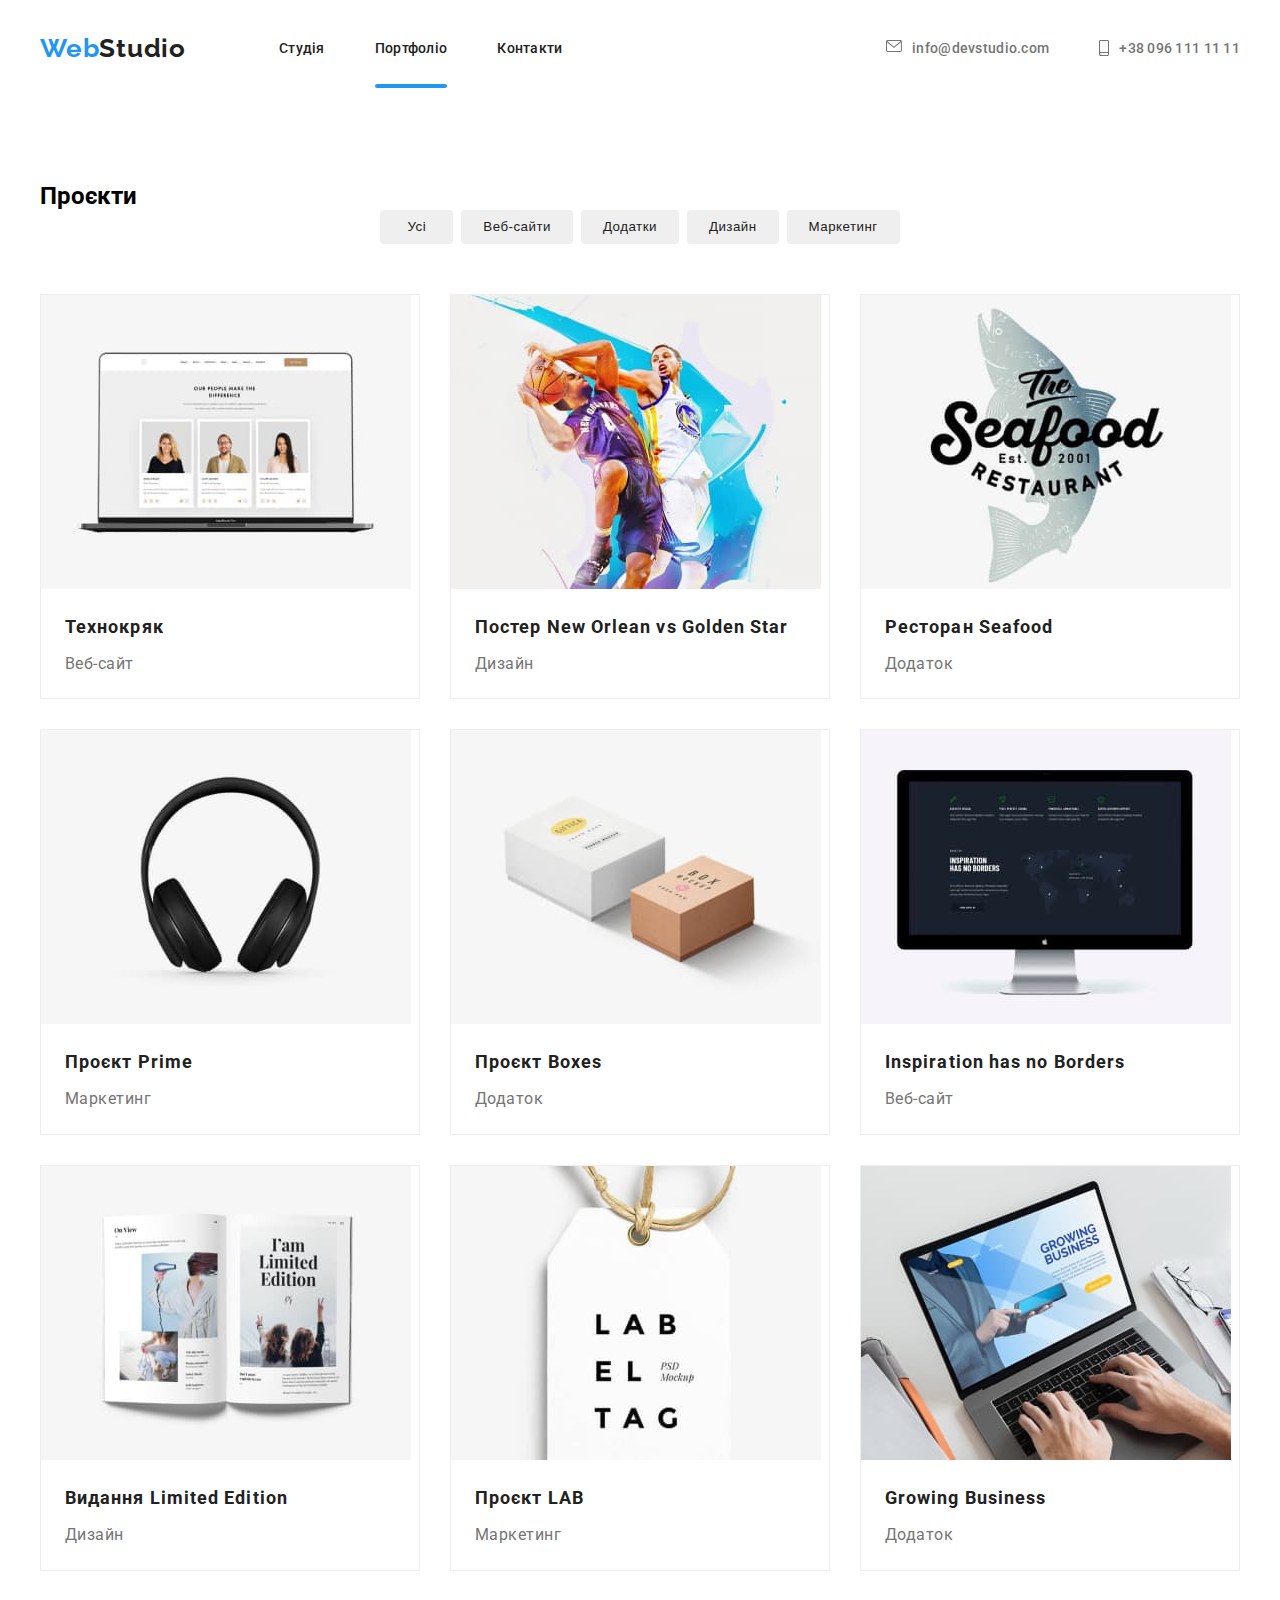
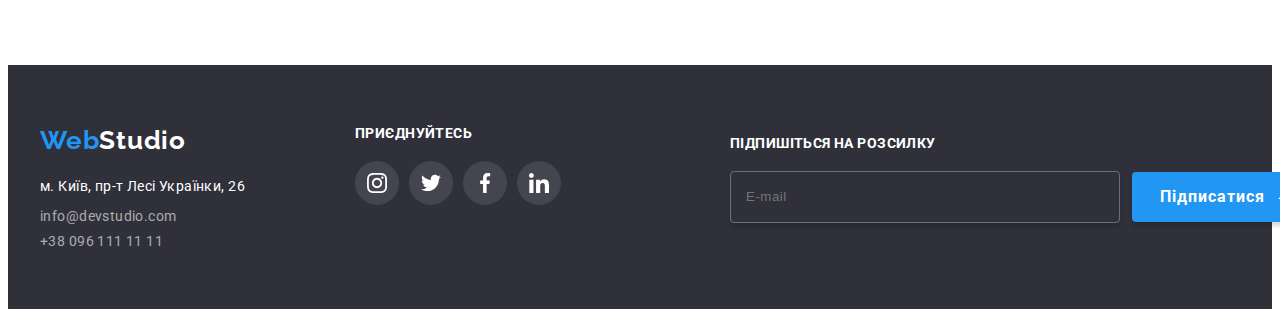
==== portfolio.html @ 6ad3b15b "finish homework" ====
<!DOCTYPE html>
<html lang="en">

<head>
  <meta charset="UTF-8" />
  <meta name="viewport" content="width=device-width, initial-scale=1.0" />
  <title>portfolio</title>
  <link rel="shortcut icon" href="./images/favicon.svg" type="image/x-icon">
  <link rel="stylesheet" href="https://cdnjs.cloudflare.com/ajax/libs/modern-normalize/2.0.0/modern-normalize.min.css"
    integrity="sha512-4xo8blKMVCiXpTaLzQSLSw3KFOVPWhm/TRtuPVc4WG6kUgjH6J03IBuG7JZPkcWMxJ5huwaBpOpnwYElP/m6wg=="
    crossorigin="anonymous" referrerpolicy="no-referrer" />
  <link rel="preconnect" href="https://fonts.googleapis.com" />
  <link rel="preconnect" href="https://fonts.gstatic.com" crossorigin />
  <link href="https://fonts.googleapis.com/css2?family=Raleway:wght@700&family=Roboto:wght@400;500;700;900&display=swap"
    rel="stylesheet" />
  <link rel="stylesheet" href="./css/main.min.css">
</head>

<body class="body">
  <header class="header">
    <div class="container">
      <a class="header__logo" href="./index.html"><span class="logo__colortext">Web</span>Studio</a>
      <nav class="nav">
        <ul class="list nav__list">
          <li class="nav__item"><a href="./index.html" class="nav__link">Студія</a></li>
          <li class="nav__item"><a href="./portfolio.html" class="nav__link nav__link--current">Портфоліо</a></li>
          <li class="nav__item"><a href="./index.html" class=" nav__link">Контакти</a></li>
        </ul>
      </nav>
      <ul class="list contact__list">
        <li class="contact-list__item">
          <a class="contact-list__link" href="mailto:info@devstudio.com"><svg class="contact-list__icon" width="16"
              height="12">
              <use href="./images/icon/symbol-defs.svg#icon-email"></use>
            </svg>info@devstudio.com</a>
        </li>
        <li class="contact-list__item"><a class="contact-list__link" href="tel+380961111111"><svg
              class="contact-list__icon" width="10" height="16">
              <use href="./images/icon/symbol-defs.svg#icon-smartphone"></use>
            </svg>+38 096 111 11 11</a>
        </li>
      </ul>
    </div>
  </header>
  <main class="main">
    <section class="project">
      <div class="container">
        <h2 class="visually__hidden">Проєкти</h2>
        <ul class="list filters__list">
          <li class="filters__item"><button class="filters__btn" type="button">Усі</button></li>
          <li class="filters__item"><button class="filters__btn" type="button">Веб-сайти</button></li>
          <li class="filters__item"><button class="filters__btn" type="button">Додатки</button></li>
          <li class="filters__item"><button class="filters__btn" type="button">Дизайн</button></li>
          <li class="filters__item"><button class="filters__btn" type="button">Маркетинг</button></li>
        </ul>
        <ul class="list projects__list">
          <li class="projects__item">
            <a class="projects__link" href="">
              <div class="project__wrapper-img">
                <img src="./images/advertising/advertising_img9.jpg" alt="laptop" class="pages__img" />
                <div class="project__overlay">
                  <p class="text__overlay">Ресурс пропонує комплексні пропозиції з різним рівнем функціоналу та
                    сервісів.
                    Все це дозволить
                    відвідувачу отримати вичерпні відомості про компанію чи приватну особу.</p>
                </div>
              </div>
              <div class="project__wrapper-info">
                <h3 class="projects__title">Технокряк</h3>
                <p class="projects__text">Веб-сайт</p>

              </div>
            </a>
          </li>
          <li class="projects__item">
            <a class="projects__link" href="">
              <div class="project__wrapper-img">
                <img src="./images/advertising/advertising_img1.jpg" alt="poster" class="pages__img" />
                <div class="project__overlay">
                  <p class="text__overlay">Ресурс пропонує комплексні пропозиції з різним рівнем функціоналу та
                    сервісів.
                    Все це дозволить
                    відвідувачу отримати вичерпні відомості про компанію чи приватну особу.</p>
                </div>
              </div>
              <div class="project__wrapper-info">
                <h3 class="projects__title">Постер New Orlean vs Golden Star</h3>
                <p class="projects__text">Дизайн</p>
              </div>
            </a>
          </li>
          <li class="projects__item">
            <a class="projects__link" href="">
              <div class="project__wrapper-img">
                <img src="./images/advertising/advertising_img2.jpg" alt="restaurant" class="pages__img" />
                <div class="project__overlay">
                  <p class="text__overlay">Ресурс пропонує комплексні пропозиції з різним рівнем функціоналу та
                    сервісів.
                    Все це дозволить
                    відвідувачу отримати вичерпні відомості про компанію чи приватну особу.</p>
                </div>
              </div>
              <div class="project__wrapper-info">
                <h3 class="projects__title">Ресторан Seafood</h3>
                <p class="projects__text">Додаток</p>
              </div>
            </a>
          </li>
          <li class="projects__item">
            <a class="projects__link" href="">
              <div class="project__wrapper-img">
                <img src="./images/advertising/advertising_img3.jpg" alt="headphone" class="pages__img" />
                <div class="project__overlay">
                  <p class="text__overlay">Ресурс пропонує комплексні пропозиції з різним рівнем функціоналу та
                    сервісів.
                    Все це дозволить
                    відвідувачу отримати вичерпні відомості про компанію чи приватну особу.</p>
                </div>
              </div>
              <div class="project__wrapper-info">
                <h3 class="projects__title">Проєкт Prime</h3>
                <p class="projects__text">Маркетинг</p>
              </div>
            </a>
          </li>
          <li class="projects__item">
            <a class="projects__link" href="">
              <div class="project__wrapper-img">
                <img src="./images/advertising/advertising_img4.jpg" alt="boxes" class="pages__img" />
                <div class="project__overlay">
                  <p class="text__overlay">Ресурс пропонує комплексні пропозиції з різним рівнем функціоналу та
                    сервісів.
                    Все це дозволить
                    відвідувачу отримати вичерпні відомості про компанію чи приватну особу.</p>
                </div>
              </div>
              <div class="project__wrapper-info">
                <h3 class="projects__title">Проєкт Boxes</h3>
                <p class="projects__text">Додаток</p>
              </div>
            </a>
          </li>
          <li class="projects__item">
            <a class="projects__link" href="">
              <div class="project__wrapper-img">
                <img src="./images/advertising/advertising_img5.jpg" alt="computer" class="pages__img" />
                <div class="project__overlay">
                  <p class="text__overlay">Ресурс пропонує комплексні пропозиції з різним рівнем функціоналу та
                    сервісів.
                    Все це дозволить
                    відвідувачу отримати вичерпні відомості про компанію чи приватну особу.</p>
                </div>
              </div>
              <div class="project__wrapper-info">
                <h3 class="projects__title">Inspiration has no Borders</h3>
                <p class="projects__text">Веб-сайт</p>
              </div>
            </a>
          </li>
          <li class="projects__item">
            <a class="projects__link" href="">
              <div class="project__wrapper-img">
                <img src="./images/advertising/advertising_img6.jpg" alt="book" class="pages__img" />
                <div class="project__overlay">
                  <p class="text__overlay">Ресурс пропонує комплексні пропозиції з різним рівнем функціоналу та
                    сервісів.
                    Все це дозволить
                    відвідувачу отримати вичерпні відомості про компанію чи приватну особу.</p>
                </div>
              </div>

              <div class="project__wrapper-info">
                <h3 class="projects__title">Видання Limited Edition</h3>
                <p class="projects__text">Дизайн</p>
              </div>
            </a>
          </li>
          <li class="projects__item">
            <a class="projects__link" href="">
              <div class="project__wrapper-img">
                <img src="./images/advertising/advertising_img7.jpg" alt="tag" class="pages__img" />
                <div class="project__overlay">
                  <p class="text__overlay">Ресурс пропонує комплексні пропозиції з різним рівнем функціоналу та
                    сервісів.
                    Все це дозволить
                    відвідувачу отримати вичерпні відомості про компанію чи приватну особу.</p>
                </div>
              </div>
              <div class="project__wrapper-info">
                <h3 class="projects__title">Проєкт LAB</h3>
                <p class="projects__text">Маркетинг</p>
              </div>
            </a>
          </li>
          <li class="projects__item">
            <a class="projects__link" href="">
              <div class="project__wrapper-img">
                <img src="./images/advertising/advertising_img8.jpg" alt="laptop" class="pages__img" />
                <div class="project__overlay">
                  <p class="text__overlay">Ресурс пропонує комплексні пропозиції з різним рівнем функціоналу та
                    сервісів.
                    Все це дозволить
                    відвідувачу отримати вичерпні відомості про компанію чи приватну особу.</p>
                </div>
              </div>
              <div class="project__wrapper-info">
                <h3 class="projects__title">Growing Business</h3>
                <p class="projects__text">Додаток</p>
              </div>
            </a>
          </li>
        </ul>
      </div>
    </section>
  </main>
  <footer class="footer">
    <div class="container">
      <div class="footer__container">
        <div class="footer__date-container">
          <p class="logo logo__footer"><span class="logo__colortext">Web</span>Studio</p>
          <address class="footer__content-address">
            <a class="footer__map" href="https://goo.gl/maps/a296i8g7qxYp3x9m8" target="_blank">м. Київ, пр-т Лесі
              Українки,
              26</a>
            <a class="footer__date" href="mailto:info@devstudio.com">info@devstudio.com</a>
            <a class="footer__date" href="tel:+380961111111">+38 096 111 11 11</a>
          </address>
        </div>
        <div class="join">
          <h2 class="join__title">приєднуйтесь</h2>
          <ul class="list footer-soc__list">
            <li class="footer-soc__item"><a href="https://www.instagram.com/" class="footer-soc__link"><svg
                  class="footer-soc__icon" width="20" height="20">
                  <use href="./images/icon/symbol-defs.svg#icon-instagram"></use>
                </svg>
              </a>
            </li>
            <li class="footer-soc__item"><a class="footer-soc__link" href="https://twitter.com/i/flow/login"><svg
                  class="footer-soc__icon" width="20" height="20">
                  <use href="./images/icon/symbol-defs.svg#icon-twitter"></use>
                </svg>
              </a>
            </li>
            <li class="footer-soc__item"><a class="footer-soc__link" href="https://pl-pl.facebook.com/facebook/"><svg
                  class="footer-soc__icon" width="20" height="20">
                  <use href="./images/icon/symbol-defs.svg#icon-facebook"></use>
                </svg>
              </a>
            </li>
            <li class="footer-soc__item"><a class="footer-soc__link" href="https://www.linkedin.com/"> <svg
                  class="footer-soc__icon" width="20" height="20">
                  <use href="./images/icon/symbol-defs.svg#icon-linkedin"></use>
                </svg>
              </a>
            </li>
          </ul>
        </div>
        <div class="footer__form-subscribe">
          <p class="footer__form-text">Підпишіться на розсилку</p>
          <form class="footer__form">
            <input type="email" name="email" placeholder="E-mail" class="footer__form-input">
            <button type="submit" class="footer__btn btn">Підписатися
              <svg class="btn__icon" width="24" height="24">
                <use href="./images/icon/symbol-defs.svg#icon-send"></use>
              </svg>
            </button>
          </form>
        </div>
      </div>
  
    </div>
  </footer>
</body>

</html>
---- css/main.min.css ----
.body{font-family:Roboto}h1,h2,h3,h4,p{margin-top:0;margin-bottom:0}ul{margin-top:0;margin-bottom:0;padding-left:0}img{display:block;max-width:100%;height:auto}.list{list-style:none;padding:0}.link{text-decoration:none}.visually-hidden{position:absolute;width:1px;height:1px;margin:-1px;border:0;padding:0;white-space:nowrap;-webkit-clip-path:inset(100%);clip-path:inset(100%);clip:rect(0 0 0 0);overflow:hidden}.container{width:1200px;margin:0 auto;padding:0 15px}.logo{font-family:Raleway;font-size:26px;font-weight:700;letter-spacing:.78px;margin-right:93px;text-decoration:none}.header__logo{font-family:Raleway;font-size:26px;font-weight:700;letter-spacing:.78px;color:#212121;margin-right:93px;text-decoration:none}.logo__footer{margin-bottom:20px;color:#fff}.btn{font-family:Roboto;color:#fff;font-weight:700;-webkit-transition:opacity 250ms cubic-bezier(0.4, 0, 0.2, 1);transition:opacity 250ms cubic-bezier(0.4, 0, 0.2, 1);background-color:#2196f3;line-height:1.87;letter-spacing:.96px;border:none;border-radius:4px;display:block;margin:0 auto;font-size:16px}.btn:hover,.btn:focus{opacity:.8;cursor:pointer}.business__btn{text-align:center;padding:10px 32px;min-width:73px}.footer__btn{display:-webkit-box;display:-ms-flexbox;display:flex;-webkit-box-align:center;-ms-flex-align:center;align-items:center;-webkit-box-shadow:0px 4px 4px 0px rgba(0,0,0,.15);box-shadow:0px 4px 4px 0px rgba(0,0,0,.15);padding-top:10px;padding-bottom:10px;padding-left:28px;position:relative;width:200px;height:50px;padding-right:28px}.order__btn-send{-webkit-box-shadow:0px 4px 4px 0px rgba(0,0,0,.15);box-shadow:0px 4px 4px 0px rgba(0,0,0,.15);padding:10px 52px;margin-top:30px}.header>.container{display:-webkit-box;display:-ms-flexbox;display:flex;-webkit-box-align:center;-ms-flex-align:center;align-items:center}.logo__colortext{color:#2196f3}.nav__list{display:-webkit-box;display:-ms-flexbox;display:flex;gap:50px}.nav__link{color:#212121;font-size:14px;font-weight:500;letter-spacing:.28px;text-decoration:none;display:block;padding:32px 0;position:relative;-webkit-transition:color 250ms cubic-bezier(0.4, 0, 0.2, 1);transition:color 250ms cubic-bezier(0.4, 0, 0.2, 1)}.nav__link:hover,.nav__link:focus{color:#2196f3}.nav__link--current::after{content:"";display:block;height:4px;width:100%;background-color:#2196f3;position:absolute;bottom:0;border-radius:4px;-webkit-transition:-webkit-transform 250ms cubic-bezier(0.4, 0, 0.2, 1);transition:-webkit-transform 250ms cubic-bezier(0.4, 0, 0.2, 1);transition:transform 250ms cubic-bezier(0.4, 0, 0.2, 1);transition:transform 250ms cubic-bezier(0.4, 0, 0.2, 1), -webkit-transform 250ms cubic-bezier(0.4, 0, 0.2, 1)}.nav__link--current::after:focus::after,.nav__link--current::after:hover::after{-webkit-transform:translateY(-10px);-ms-transform:translateY(-10px);transform:translateY(-10px)}.contact__list{display:-webkit-box;display:-ms-flexbox;display:flex;gap:50px;margin-left:auto}.contact-list__link{color:#757575;font-size:14px;font-weight:500;letter-spacing:.28px;text-decoration:none;display:-webkit-box;display:-ms-flexbox;display:flex;-webkit-box-pack:center;-ms-flex-pack:center;justify-content:center;-webkit-transition:color 250ms cubic-bezier(0.4, 0, 0.2, 1);transition:color 250ms cubic-bezier(0.4, 0, 0.2, 1)}.contact-list__link:hover,.contact-list__link:focus{color:#2196f3}.contact-list__icon{fill:#757575;margin-right:10px;-webkit-transition:fill 250ms cubic-bezier(0.4, 0, 0.2, 1);transition:fill 250ms cubic-bezier(0.4, 0, 0.2, 1)}.contact-list__link:hover .contact-list__icon,.contact-list__link:focus .contact-list__icon{fill:#2196f3}.business{padding-top:200px;padding-bottom:200px;background-image:-webkit-gradient(linear, left top, left bottom, from(rgba(47, 48, 58, 0.4)), to(rgba(47, 48, 58, 0.4))),url("../images/bussines/business_bg1.jpg");background-image:linear-gradient(rgba(47, 48, 58, 0.4), rgba(47, 48, 58, 0.4)),url("../images/bussines/business_bg1.jpg");background-repeat:no-repeat;background-position:center}.business__title{color:#fff;text-align:center;font-size:44px;line-height:1.36;letter-spacing:2.64px;text-transform:uppercase;margin-bottom:30px;white-space:nowrap}.rules{padding-top:94px;padding-bottom:94px}.rules__list{display:-webkit-box;display:-ms-flexbox;display:flex;-webkit-box-pack:center;-ms-flex-pack:center;justify-content:center;gap:30px}.rules__item::before{content:"";display:block;border-radius:4px;width:270px;height:120px;background-color:#f5f4fa;margin-bottom:30px}.rules__item::before{background-repeat:no-repeat;background-position:center}.rules__item:nth-child(1)::before{background-image:url("../images/rules/rules_img.1.svg")}.rules__item:nth-child(2)::before{background-image:url("../images/rules/rules_img.2.svg")}.rules__item:nth-child(3)::before{background-image:url("../images/rules/rules_img.3.svg")}.rules__item:nth-child(4)::before{background-image:url("../images/rules/rules_img.4.svg")}.rules__title{color:#212121;font-size:14px;letter-spacing:.42px;margin-bottom:10px}.rules__text{color:#757575;font-size:14px;line-height:1.71;letter-spacing:.42px}.do{padding-bottom:94px}.do__list{display:-webkit-box;display:-ms-flexbox;display:flex;-webkit-box-pack:center;-ms-flex-pack:center;justify-content:center;gap:30px}.do__title{color:#212121;text-align:center;font-size:36px;letter-spacing:1.08px;margin-bottom:50px}.do__item{position:relative}.do__subtitle{color:#fff;background-color:rgba(47,48,58,.8);text-align:center;font-size:14px;line-height:normal;letter-spacing:.42px;text-transform:uppercase;width:370px;position:absolute;bottom:0;padding-bottom:27px;padding-top:27px}.team{background-color:#f5f4fa;padding-top:94px;padding-bottom:94px}.team__list{display:-webkit-box;display:-ms-flexbox;display:flex;-webkit-box-pack:center;-ms-flex-pack:center;justify-content:center;gap:30px}.team__wrapper-info{background-color:#fff;padding-bottom:30px;padding-top:30px;-webkit-box-shadow:0px 2px 1px 0px rgba(0,0,0,.2),0px 1px 1px 0px rgba(0,0,0,.14),0px 1px 3px 0px rgba(0,0,0,.12);box-shadow:0px 2px 1px 0px rgba(0,0,0,.2),0px 1px 1px 0px rgba(0,0,0,.14),0px 1px 3px 0px rgba(0,0,0,.12);border-radius:0px 0px 4px 4px}.teams__title{color:#212121;text-align:center;font-size:36px;letter-spacing:1.08px;margin-bottom:50px}.team__title{color:#212121;font-size:16px;font-weight:500;letter-spacing:.48px;text-align:center;margin-bottom:10px}.team__text{color:#757575;letter-spacing:.48px;text-align:center}.social{display:-webkit-box;display:-ms-flexbox;display:flex;gap:10px;-webkit-box-pack:center;-ms-flex-pack:center;justify-content:center;margin-top:16px}.social__link{display:-webkit-box;display:-ms-flexbox;display:flex;border-radius:50%;width:44px;height:44px;-webkit-box-align:center;-ms-flex-align:center;align-items:center;-webkit-box-pack:center;-ms-flex-pack:center;justify-content:center;-webkit-transition:background-color 250ms cubic-bezier(0.4, 0, 0.2, 1);transition:background-color 250ms cubic-bezier(0.4, 0, 0.2, 1)}.social__link:hover,.social__link:focus{background-color:#2196f3;fill:#fff}.social__icon{fill:#afb1b8;-webkit-transition:fill 250ms cubic-bezier(0.4, 0, 0.2, 1);transition:fill 250ms cubic-bezier(0.4, 0, 0.2, 1)}.social__icon:hover,.social__icon:focus{fill:#fff}.client{padding-top:94px;padding-bottom:94px}.client__title{color:#212121;text-align:center;font-size:36px;line-height:normal;letter-spacing:1.08px;margin-bottom:50px}.client__list{display:-webkit-box;display:-ms-flexbox;display:flex;-webkit-box-pack:center;-ms-flex-pack:center;justify-content:center;gap:30px}.client__link{border-radius:4px;border:1px solid #afb1b8;width:170px;height:92px;display:-webkit-box;display:-ms-flexbox;display:flex;-webkit-box-align:center;-ms-flex-align:center;align-items:center;-webkit-box-pack:center;-ms-flex-pack:center;justify-content:center;-webkit-transition:border-color 250ms cubic-bezier(0.4, 0, 0.2, 1);transition:border-color 250ms cubic-bezier(0.4, 0, 0.2, 1)}.client__link:hover,.client__link:focus{border-color:#2196f3;fill:#2196f3}.client__icon{fill:#afb1b8;-webkit-transition:fill 250ms cubic-bezier(0.4, 0, 0.2, 1);transition:fill 250ms cubic-bezier(0.4, 0, 0.2, 1)}.client__icon:hover .client__icon:focus{fill:#2196f3}.footer{padding-top:60px;padding-bottom:60px;background-color:#2f303a}.footer__content-address{display:-webkit-box;display:-ms-flexbox;display:flex;-webkit-box-orient:vertical;-webkit-box-direction:normal;-ms-flex-direction:column;flex-direction:column;gap:9px}.footer__map{color:#fff;font-size:14px;font-style:normal;line-height:1.71;letter-spacing:.42px;text-decoration:none}.footer__date{color:rgba(255,255,255,.6);font-size:14px;font-style:normal;letter-spacing:.42px;text-decoration:none;-webkit-transition:opacity 250ms cubic-bezier(0.4, 0, 0.2, 1);transition:opacity 250ms cubic-bezier(0.4, 0, 0.2, 1)}.footer__date:hover,.footer__date:focus{opacity:.6}.logo__footer{margin-bottom:20px;color:#fff}.join__title{color:#fff;font-size:14px;line-height:normal;letter-spacing:.42px;text-transform:uppercase;margin-bottom:20px}.footer-soc__list{display:-webkit-box;display:-ms-flexbox;display:flex;gap:10px;-webkit-box-align:center;-ms-flex-align:center;align-items:center;-webkit-box-pack:center;-ms-flex-pack:center;justify-content:center}.footer-soc__link{background-color:rgba(255,255,255,.1019607843);display:-webkit-box;display:-ms-flexbox;display:flex;-webkit-box-pack:center;-ms-flex-pack:center;justify-content:center;-webkit-box-align:center;-ms-flex-align:center;align-items:center;width:44px;height:44px;border-radius:50%;-webkit-transition:background-color 250ms cubic-bezier(0.4, 0, 0.2, 1);transition:background-color 250ms cubic-bezier(0.4, 0, 0.2, 1)}.footer-soc__link:hover,.footer-soc__link:focus{background-color:#2196f3}.footer-soc__icon{fill:#fff}.footer__container{display:-webkit-box;display:-ms-flexbox;display:flex;gap:76px}.footer__form{display:-webkit-box;display:-ms-flexbox;display:flex;-webkit-box-align:center;-ms-flex-align:center;align-items:center;gap:12px}.footer__form-subscribe{margin-left:93px;padding-top:10px}.footer__form-text{color:#fff;font-size:14px;font-weight:700;line-height:normal;letter-spacing:.42px;text-transform:uppercase;margin-bottom:20px}.footer__form-input{color:rgba(255,255,255,.6);line-height:20px;letter-spacing:.48px;background:rgba(0,0,0,0);border-radius:4px;border:1px solid rgba(255,255,255,.3);-webkit-box-shadow:0px 4px 4px 0px rgba(0,0,0,.15);box-shadow:0px 4px 4px 0px rgba(0,0,0,.15);padding:15px;width:358px;-webkit-transition:border-color 250ms cubic-bezier(0.4, 0, 0.2, 1);transition:border-color 250ms cubic-bezier(0.4, 0, 0.2, 1)}.footer__form-input:hover,.footer__form-input:focus{border-color:#2196f3;outline:none}.btn__icon{fill:#fff;position:absolute;right:30px}.backdrop{position:fixed;top:0;left:0;width:100%;height:100%;background-color:rgba(0,0,0,.5);opacity:1;-webkit-transition:opacity 250ms cubic-bezier(0.4, 0, 0.2, 1);transition:opacity 250ms cubic-bezier(0.4, 0, 0.2, 1)}.backdrop.is-hidden{opacity:0;pointer-events:none}.no-scroll{overflow:hidden}.backdrop.is-hidden .order{-webkit-transform:translate(-50%, -50%) scale(0);-ms-transform:translate(-50%, -50%) scale(0);transform:translate(-50%, -50%) scale(0)}.order{position:absolute;top:50%;left:50%;min-width:528px;min-height:581px;padding:41px;background-color:#fff;-webkit-transform:translate(-50%, -50%) scale(1);-ms-transform:translate(-50%, -50%) scale(1);transform:translate(-50%, -50%) scale(1);-webkit-transition:opacity 250ms cubic-bezier(0.4, 0, 0.2, 1),-webkit-transform 250ms cubic-bezier(0.4, 0, 0.2, 1);transition:opacity 250ms cubic-bezier(0.4, 0, 0.2, 1),-webkit-transform 250ms cubic-bezier(0.4, 0, 0.2, 1);transition:transform 250ms cubic-bezier(0.4, 0, 0.2, 1),opacity 250ms cubic-bezier(0.4, 0, 0.2, 1);transition:transform 250ms cubic-bezier(0.4, 0, 0.2, 1),opacity 250ms cubic-bezier(0.4, 0, 0.2, 1),-webkit-transform 250ms cubic-bezier(0.4, 0, 0.2, 1);border-radius:4px;-webkit-box-shadow:0px 2px 1px 0px rgba(0,0,0,.2),0px 1px 1px 0px rgba(0,0,0,.14),0px 1px 3px 0px rgba(0,0,0,.12);box-shadow:0px 2px 1px 0px rgba(0,0,0,.2),0px 1px 1px 0px rgba(0,0,0,.14),0px 1px 3px 0px rgba(0,0,0,.12)}.order__btn{border:1px solid rgba(0,0,0,.1);border-radius:50%;padding:6px;display:-webkit-box;display:-ms-flexbox;display:flex;-webkit-box-align:center;-ms-flex-align:center;align-items:center;-webkit-box-pack:center;-ms-flex-pack:center;justify-content:center;background:none;position:absolute;right:8px;top:8px;-webkit-transition:fill 250ms cubic-bezier(0.4, 0, 0.2, 1);transition:fill 250ms cubic-bezier(0.4, 0, 0.2, 1)}.order__btn:focus,.order__btn:hover{fill:#2196f3;cursor:pointer}.order__title{color:#212121;text-align:center;font-size:20px;font-weight:700;line-height:normal;letter-spacing:.6px;margin-bottom:12px}.order__label{color:#757575;font-size:12px;letter-spacing:.12px;position:relative;display:-webkit-box;display:-ms-flexbox;display:flex;-webkit-box-orient:vertical;-webkit-box-direction:normal;-ms-flex-direction:column;flex-direction:column}.order__label:not(:first-child){margin-top:10px}.order__input{width:448px;height:40px;border-radius:4px;border:1px solid rgba(33,33,33,.2);display:block;padding-left:42px;outline:none;margin-top:4px;-webkit-transition:border-color 250ms cubic-bezier(0.4, 0, 0.2, 1);transition:border-color 250ms cubic-bezier(0.4, 0, 0.2, 1)}.order__input:hover,.order__input:focus{border-color:#2196f3;cursor:pointer}.order__icon{position:absolute;top:28px;left:8px;-webkit-transition:fill 250ms cubic-bezier(0.4, 0, 0.2, 1);transition:fill 250ms cubic-bezier(0.4, 0, 0.2, 1)}.order__input:hover+.order__icon,.order__input:focus+.order__icon{fill:#2196f3}.order__textarea{border-radius:4px;border:1px solid rgba(33,33,33,.2);width:448px;height:120px;resize:none;color:rgba(117,117,117,.5);line-height:normal;letter-spacing:.12px;margin-top:4px;padding:12px 16px;-webkit-transition:border-color 250ms cubic-bezier(0.4, 0, 0.2, 1);transition:border-color 250ms cubic-bezier(0.4, 0, 0.2, 1)}.order__textarea:hover,.order__textarea:focus{border-color:#2196f3}.order__label-agree{color:#757575;font-size:14px;line-height:24px;letter-spacing:.42px;display:-webkit-box;display:-ms-flexbox;display:flex;-webkit-box-align:center;-ms-flex-align:center;align-items:center;margin-top:20px;-webkit-box-pack:center;-ms-flex-pack:center;justify-content:center;gap:7px}.order__input-agree{color:#212121;margin-right:7px;margin-left:7px}.order__link{color:#2196f3;padding-left:5px}.project{padding-top:94px;padding-bottom:94px}.filters__list{display:-webkit-box;display:-ms-flexbox;display:flex;-webkit-box-pack:center;-ms-flex-pack:center;justify-content:center;gap:8px}.filters__btn{color:#212121;min-width:73px;padding:6px 22px;font-weight:500;line-height:1.62;letter-spacing:.48px;border-radius:4px;border-color:rgba(0,0,0,0);border:none;min-width:73px;-webkit-transition:color 250ms cubic-bezier(0.4, 0, 0.2, 1),background-color 250ms cubic-bezier(0.4, 0, 0.2, 1),-webkit-box-shadow 250ms cubic-bezier(0.4, 0, 0.2, 1);transition:color 250ms cubic-bezier(0.4, 0, 0.2, 1),background-color 250ms cubic-bezier(0.4, 0, 0.2, 1),-webkit-box-shadow 250ms cubic-bezier(0.4, 0, 0.2, 1);transition:color 250ms cubic-bezier(0.4, 0, 0.2, 1),background-color 250ms cubic-bezier(0.4, 0, 0.2, 1),box-shadow 250ms cubic-bezier(0.4, 0, 0.2, 1);transition:color 250ms cubic-bezier(0.4, 0, 0.2, 1),background-color 250ms cubic-bezier(0.4, 0, 0.2, 1),box-shadow 250ms cubic-bezier(0.4, 0, 0.2, 1),-webkit-box-shadow 250ms cubic-bezier(0.4, 0, 0.2, 1)}.filters__btn:hover,.filters__btn:focus{background-color:#2196f3;color:#fff;cursor:pointer;-webkit-box-shadow:0px 2px 2px 0px rgba(0,0,0,.12),0px 1px 2px 0px rgba(0,0,0,.08),0px 3px 1px 0px rgba(0,0,0,.1);box-shadow:0px 2px 2px 0px rgba(0,0,0,.12),0px 1px 2px 0px rgba(0,0,0,.08),0px 3px 1px 0px rgba(0,0,0,.1)}.projects__list{margin-top:50px;display:-webkit-box;display:-ms-flexbox;display:flex;-webkit-box-pack:center;-ms-flex-pack:center;justify-content:center;-ms-flex-wrap:wrap;flex-wrap:wrap;gap:30px}.projects__item{-ms-flex-preferred-size:calc((100% - 60px)/3);flex-basis:calc((100% - 60px)/3)}.projects__item:hover .project__overlay{-webkit-transform:translateY(0);-ms-transform:translateY(0);transform:translateY(0)}.project__overlay{position:absolute;top:0;left:0;height:100%;width:100%;background-color:rgba(33,149,243,.7882352941);-webkit-transform:translateY(100%);-ms-transform:translateY(100%);transform:translateY(100%);-webkit-transition:-webkit-transform 250ms cubic-bezier(0.4, 0, 0.2, 1);transition:-webkit-transform 250ms cubic-bezier(0.4, 0, 0.2, 1);transition:transform 250ms cubic-bezier(0.4, 0, 0.2, 1);transition:transform 250ms cubic-bezier(0.4, 0, 0.2, 1), -webkit-transform 250ms cubic-bezier(0.4, 0, 0.2, 1)}.text__overlay{color:#fff;font-size:18px;font-weight:400;line-height:28px;letter-spacing:.54px;padding:63px 24px}.project__subtitle{color:#fff;font-size:16px;line-height:1.87;letter-spacing:.48px}.project__wrapper-img{overflow:hidden;position:relative}.project__wrapper-info{background-color:#fff;padding-top:20px;padding-left:24px;padding-bottom:20px}.projects__link{text-decoration:none;display:block;border:1px solid #eee;-webkit-transition:-webkit-box-shadow 250ms cubic-bezier(0.4, 0, 0.2, 1);transition:-webkit-box-shadow 250ms cubic-bezier(0.4, 0, 0.2, 1);transition:box-shadow 250ms cubic-bezier(0.4, 0, 0.2, 1);transition:box-shadow 250ms cubic-bezier(0.4, 0, 0.2, 1), -webkit-box-shadow 250ms cubic-bezier(0.4, 0, 0.2, 1)}.projects__link:focus,.projects__link:hover{-webkit-box-shadow:1px 4px 6px 0px rgba(0,0,0,.16),0px 4px 4px 0px rgba(0,0,0,.06),0px 1px 1px 0px rgba(0,0,0,.12);box-shadow:1px 4px 6px 0px rgba(0,0,0,.16),0px 4px 4px 0px rgba(0,0,0,.06),0px 1px 1px 0px rgba(0,0,0,.12);cursor:pointer}.projects__title{color:#212121;font-size:18px;line-height:2;letter-spacing:1.08px;margin-bottom:4px}.projects__text{color:#757575;line-height:1.87;letter-spacing:.48px}/*# sourceMappingURL=main.min.css.map */
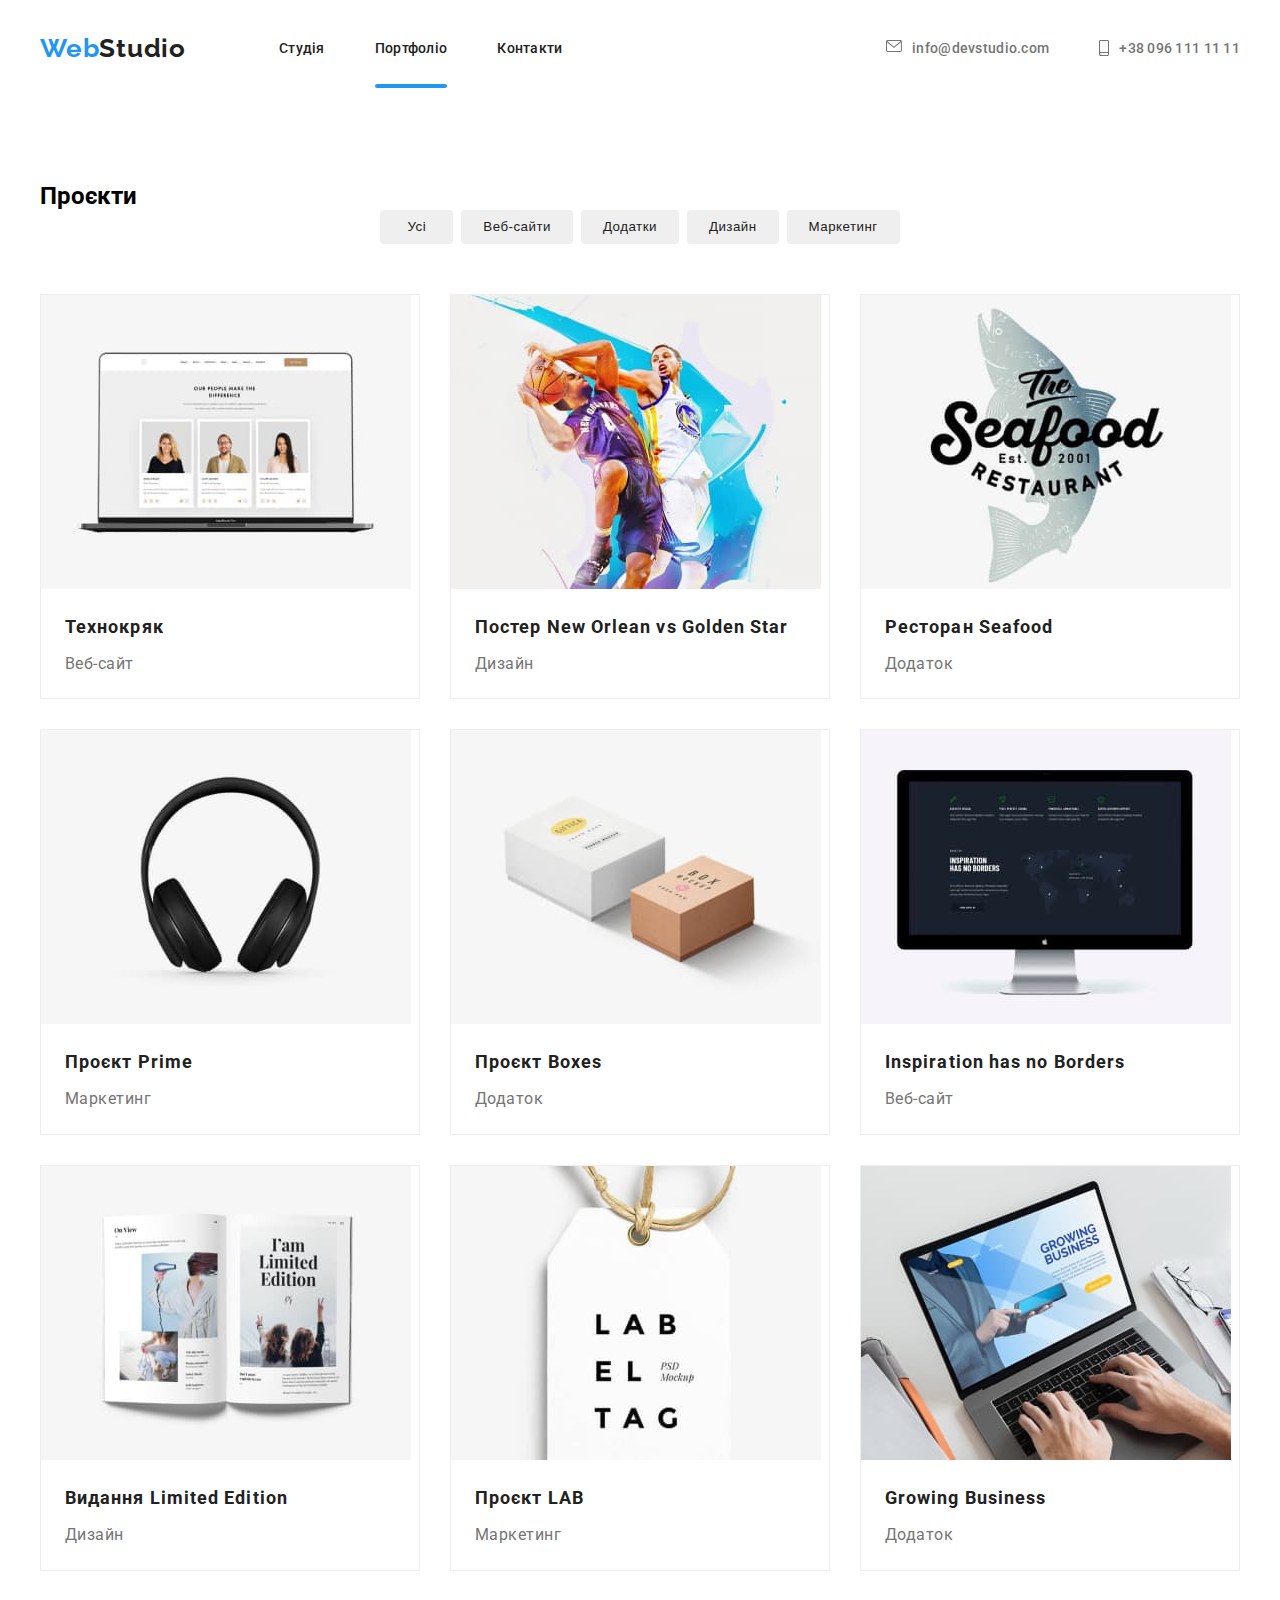
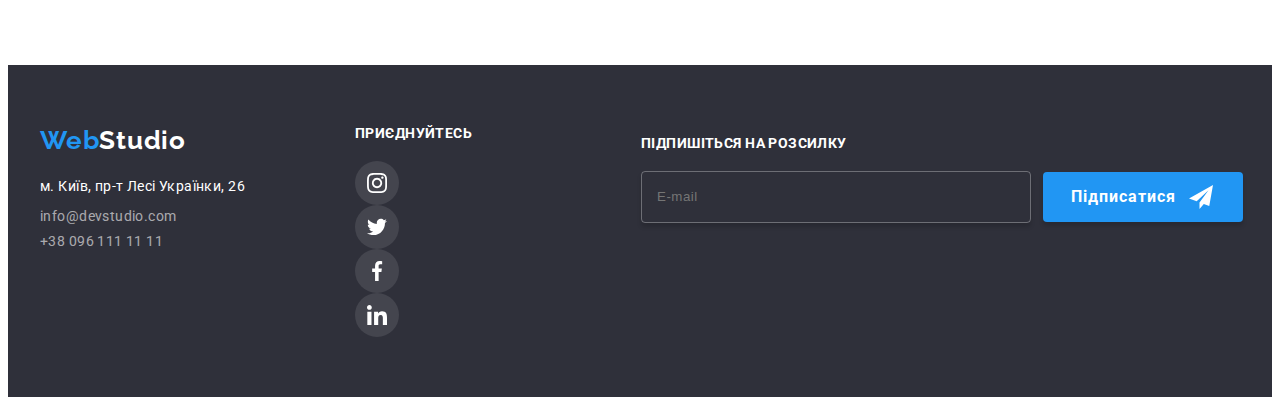
==== commit e4820c5c: "finish homework" ====
--- a/portfolio.html
+++ b/portfolio.html
@@ -19,7 +19,7 @@
 <body class="body">
   <header class="header">
     <div class="container">
-      <a class="header__logo" href="./index.html"><span class="logo__colortext">Web</span>Studio</a>
+      <a class="logo header__logo" href="./index.html"><span class="logo__colortext">Web</span>Studio</a>
       <nav class="nav">
         <ul class="list nav__list">
           <li class="nav__item"><a href="./index.html" class="nav__link">Студія</a></li>
@@ -27,7 +27,7 @@
           <li class="nav__item"><a href="./index.html" class=" nav__link">Контакти</a></li>
         </ul>
       </nav>
-      <ul class="list contact__list">
+      <ul class="list contact-list">
         <li class="contact-list__item">
           <a class="contact-list__link" href="mailto:info@devstudio.com"><svg class="contact-list__icon" width="16"
               height="12">
@@ -46,7 +46,7 @@
     <section class="project">
       <div class="container">
         <h2 class="visually__hidden">Проєкти</h2>
-        <ul class="list filters__list">
+        <ul class="list filters">
           <li class="filters__item"><button class="filters__btn" type="button">Усі</button></li>
           <li class="filters__item"><button class="filters__btn" type="button">Веб-сайти</button></li>
           <li class="filters__item"><button class="filters__btn" type="button">Додатки</button></li>
@@ -58,7 +58,7 @@
             <a class="projects__link" href="">
               <div class="project__wrapper-img">
                 <img src="./images/advertising/advertising_img9.jpg" alt="laptop" class="pages__img" />
-                <div class="project__overlay">
+                <div class="project__overlay-text">
                   <p class="text__overlay">Ресурс пропонує комплексні пропозиції з різним рівнем функціоналу та
                     сервісів.
                     Все це дозволить
@@ -76,7 +76,7 @@
             <a class="projects__link" href="">
               <div class="project__wrapper-img">
                 <img src="./images/advertising/advertising_img1.jpg" alt="poster" class="pages__img" />
-                <div class="project__overlay">
+                <div class="project__overlay-text">
                   <p class="text__overlay">Ресурс пропонує комплексні пропозиції з різним рівнем функціоналу та
                     сервісів.
                     Все це дозволить
@@ -93,7 +93,7 @@
             <a class="projects__link" href="">
               <div class="project__wrapper-img">
                 <img src="./images/advertising/advertising_img2.jpg" alt="restaurant" class="pages__img" />
-                <div class="project__overlay">
+                <div class="project__overlay-text">
                   <p class="text__overlay">Ресурс пропонує комплексні пропозиції з різним рівнем функціоналу та
                     сервісів.
                     Все це дозволить
@@ -110,7 +110,7 @@
             <a class="projects__link" href="">
               <div class="project__wrapper-img">
                 <img src="./images/advertising/advertising_img3.jpg" alt="headphone" class="pages__img" />
-                <div class="project__overlay">
+                <div class="project__overlay-text">
                   <p class="text__overlay">Ресурс пропонує комплексні пропозиції з різним рівнем функціоналу та
                     сервісів.
                     Все це дозволить
@@ -127,7 +127,7 @@
             <a class="projects__link" href="">
               <div class="project__wrapper-img">
                 <img src="./images/advertising/advertising_img4.jpg" alt="boxes" class="pages__img" />
-                <div class="project__overlay">
+                <div class="project__overlay-text">
                   <p class="text__overlay">Ресурс пропонує комплексні пропозиції з різним рівнем функціоналу та
                     сервісів.
                     Все це дозволить
@@ -144,7 +144,7 @@
             <a class="projects__link" href="">
               <div class="project__wrapper-img">
                 <img src="./images/advertising/advertising_img5.jpg" alt="computer" class="pages__img" />
-                <div class="project__overlay">
+                <div class="project__overlay-text">
                   <p class="text__overlay">Ресурс пропонує комплексні пропозиції з різним рівнем функціоналу та
                     сервісів.
                     Все це дозволить
@@ -161,7 +161,7 @@
             <a class="projects__link" href="">
               <div class="project__wrapper-img">
                 <img src="./images/advertising/advertising_img6.jpg" alt="book" class="pages__img" />
-                <div class="project__overlay">
+                <div class="project__overlay-text">
                   <p class="text__overlay">Ресурс пропонує комплексні пропозиції з різним рівнем функціоналу та
                     сервісів.
                     Все це дозволить
@@ -179,7 +179,7 @@
             <a class="projects__link" href="">
               <div class="project__wrapper-img">
                 <img src="./images/advertising/advertising_img7.jpg" alt="tag" class="pages__img" />
-                <div class="project__overlay">
+                <div class="project__overlay-text">
                   <p class="text__overlay">Ресурс пропонує комплексні пропозиції з різним рівнем функціоналу та
                     сервісів.
                     Все це дозволить
@@ -196,7 +196,7 @@
             <a class="projects__link" href="">
               <div class="project__wrapper-img">
                 <img src="./images/advertising/advertising_img8.jpg" alt="laptop" class="pages__img" />
-                <div class="project__overlay">
+                <div class="project__overlay-text">
                   <p class="text__overlay">Ресурс пропонує комплексні пропозиції з різним рівнем функціоналу та
                     сервісів.
                     Все це дозволить
@@ -267,7 +267,7 @@
           </form>
         </div>
       </div>
-  
+
     </div>
   </footer>
 </body>
--- a/css/main.min.css
+++ b/css/main.min.css
@@ -1 +1 @@
-.body{font-family:Roboto}h1,h2,h3,h4,p{margin-top:0;margin-bottom:0}ul{margin-top:0;margin-bottom:0;padding-left:0}img{display:block;max-width:100%;height:auto}.list{list-style:none;padding:0}.link{text-decoration:none}.visually-hidden{position:absolute;width:1px;height:1px;margin:-1px;border:0;padding:0;white-space:nowrap;-webkit-clip-path:inset(100%);clip-path:inset(100%);clip:rect(0 0 0 0);overflow:hidden}.container{width:1200px;margin:0 auto;padding:0 15px}.logo{font-family:Raleway;font-size:26px;font-weight:700;letter-spacing:.78px;margin-right:93px;text-decoration:none}.header__logo{font-family:Raleway;font-size:26px;font-weight:700;letter-spacing:.78px;color:#212121;margin-right:93px;text-decoration:none}.logo__footer{margin-bottom:20px;color:#fff}.btn{font-family:Roboto;color:#fff;font-weight:700;-webkit-transition:opacity 250ms cubic-bezier(0.4, 0, 0.2, 1);transition:opacity 250ms cubic-bezier(0.4, 0, 0.2, 1);background-color:#2196f3;line-height:1.87;letter-spacing:.96px;border:none;border-radius:4px;display:block;margin:0 auto;font-size:16px}.btn:hover,.btn:focus{opacity:.8;cursor:pointer}.business__btn{text-align:center;padding:10px 32px;min-width:73px}.footer__btn{display:-webkit-box;display:-ms-flexbox;display:flex;-webkit-box-align:center;-ms-flex-align:center;align-items:center;-webkit-box-shadow:0px 4px 4px 0px rgba(0,0,0,.15);box-shadow:0px 4px 4px 0px rgba(0,0,0,.15);padding-top:10px;padding-bottom:10px;padding-left:28px;position:relative;width:200px;height:50px;padding-right:28px}.order__btn-send{-webkit-box-shadow:0px 4px 4px 0px rgba(0,0,0,.15);box-shadow:0px 4px 4px 0px rgba(0,0,0,.15);padding:10px 52px;margin-top:30px}.header>.container{display:-webkit-box;display:-ms-flexbox;display:flex;-webkit-box-align:center;-ms-flex-align:center;align-items:center}.logo__colortext{color:#2196f3}.nav__list{display:-webkit-box;display:-ms-flexbox;display:flex;gap:50px}.nav__link{color:#212121;font-size:14px;font-weight:500;letter-spacing:.28px;text-decoration:none;display:block;padding:32px 0;position:relative;-webkit-transition:color 250ms cubic-bezier(0.4, 0, 0.2, 1);transition:color 250ms cubic-bezier(0.4, 0, 0.2, 1)}.nav__link:hover,.nav__link:focus{color:#2196f3}.nav__link--current::after{content:"";display:block;height:4px;width:100%;background-color:#2196f3;position:absolute;bottom:0;border-radius:4px;-webkit-transition:-webkit-transform 250ms cubic-bezier(0.4, 0, 0.2, 1);transition:-webkit-transform 250ms cubic-bezier(0.4, 0, 0.2, 1);transition:transform 250ms cubic-bezier(0.4, 0, 0.2, 1);transition:transform 250ms cubic-bezier(0.4, 0, 0.2, 1), -webkit-transform 250ms cubic-bezier(0.4, 0, 0.2, 1)}.nav__link--current::after:focus::after,.nav__link--current::after:hover::after{-webkit-transform:translateY(-10px);-ms-transform:translateY(-10px);transform:translateY(-10px)}.contact__list{display:-webkit-box;display:-ms-flexbox;display:flex;gap:50px;margin-left:auto}.contact-list__link{color:#757575;font-size:14px;font-weight:500;letter-spacing:.28px;text-decoration:none;display:-webkit-box;display:-ms-flexbox;display:flex;-webkit-box-pack:center;-ms-flex-pack:center;justify-content:center;-webkit-transition:color 250ms cubic-bezier(0.4, 0, 0.2, 1);transition:color 250ms cubic-bezier(0.4, 0, 0.2, 1)}.contact-list__link:hover,.contact-list__link:focus{color:#2196f3}.contact-list__icon{fill:#757575;margin-right:10px;-webkit-transition:fill 250ms cubic-bezier(0.4, 0, 0.2, 1);transition:fill 250ms cubic-bezier(0.4, 0, 0.2, 1)}.contact-list__link:hover .contact-list__icon,.contact-list__link:focus .contact-list__icon{fill:#2196f3}.business{padding-top:200px;padding-bottom:200px;background-image:-webkit-gradient(linear, left top, left bottom, from(rgba(47, 48, 58, 0.4)), to(rgba(47, 48, 58, 0.4))),url("../images/bussines/business_bg1.jpg");background-image:linear-gradient(rgba(47, 48, 58, 0.4), rgba(47, 48, 58, 0.4)),url("../images/bussines/business_bg1.jpg");background-repeat:no-repeat;background-position:center}.business__title{color:#fff;text-align:center;font-size:44px;line-height:1.36;letter-spacing:2.64px;text-transform:uppercase;margin-bottom:30px;white-space:nowrap}.rules{padding-top:94px;padding-bottom:94px}.rules__list{display:-webkit-box;display:-ms-flexbox;display:flex;-webkit-box-pack:center;-ms-flex-pack:center;justify-content:center;gap:30px}.rules__item::before{content:"";display:block;border-radius:4px;width:270px;height:120px;background-color:#f5f4fa;margin-bottom:30px}.rules__item::before{background-repeat:no-repeat;background-position:center}.rules__item:nth-child(1)::before{background-image:url("../images/rules/rules_img.1.svg")}.rules__item:nth-child(2)::before{background-image:url("../images/rules/rules_img.2.svg")}.rules__item:nth-child(3)::before{background-image:url("../images/rules/rules_img.3.svg")}.rules__item:nth-child(4)::before{background-image:url("../images/rules/rules_img.4.svg")}.rules__title{color:#212121;font-size:14px;letter-spacing:.42px;margin-bottom:10px}.rules__text{color:#757575;font-size:14px;line-height:1.71;letter-spacing:.42px}.do{padding-bottom:94px}.do__list{display:-webkit-box;display:-ms-flexbox;display:flex;-webkit-box-pack:center;-ms-flex-pack:center;justify-content:center;gap:30px}.do__title{color:#212121;text-align:center;font-size:36px;letter-spacing:1.08px;margin-bottom:50px}.do__item{position:relative}.do__subtitle{color:#fff;background-color:rgba(47,48,58,.8);text-align:center;font-size:14px;line-height:normal;letter-spacing:.42px;text-transform:uppercase;width:370px;position:absolute;bottom:0;padding-bottom:27px;padding-top:27px}.team{background-color:#f5f4fa;padding-top:94px;padding-bottom:94px}.team__list{display:-webkit-box;display:-ms-flexbox;display:flex;-webkit-box-pack:center;-ms-flex-pack:center;justify-content:center;gap:30px}.team__wrapper-info{background-color:#fff;padding-bottom:30px;padding-top:30px;-webkit-box-shadow:0px 2px 1px 0px rgba(0,0,0,.2),0px 1px 1px 0px rgba(0,0,0,.14),0px 1px 3px 0px rgba(0,0,0,.12);box-shadow:0px 2px 1px 0px rgba(0,0,0,.2),0px 1px 1px 0px rgba(0,0,0,.14),0px 1px 3px 0px rgba(0,0,0,.12);border-radius:0px 0px 4px 4px}.teams__title{color:#212121;text-align:center;font-size:36px;letter-spacing:1.08px;margin-bottom:50px}.team__title{color:#212121;font-size:16px;font-weight:500;letter-spacing:.48px;text-align:center;margin-bottom:10px}.team__text{color:#757575;letter-spacing:.48px;text-align:center}.social{display:-webkit-box;display:-ms-flexbox;display:flex;gap:10px;-webkit-box-pack:center;-ms-flex-pack:center;justify-content:center;margin-top:16px}.social__link{display:-webkit-box;display:-ms-flexbox;display:flex;border-radius:50%;width:44px;height:44px;-webkit-box-align:center;-ms-flex-align:center;align-items:center;-webkit-box-pack:center;-ms-flex-pack:center;justify-content:center;-webkit-transition:background-color 250ms cubic-bezier(0.4, 0, 0.2, 1);transition:background-color 250ms cubic-bezier(0.4, 0, 0.2, 1)}.social__link:hover,.social__link:focus{background-color:#2196f3;fill:#fff}.social__icon{fill:#afb1b8;-webkit-transition:fill 250ms cubic-bezier(0.4, 0, 0.2, 1);transition:fill 250ms cubic-bezier(0.4, 0, 0.2, 1)}.social__icon:hover,.social__icon:focus{fill:#fff}.client{padding-top:94px;padding-bottom:94px}.client__title{color:#212121;text-align:center;font-size:36px;line-height:normal;letter-spacing:1.08px;margin-bottom:50px}.client__list{display:-webkit-box;display:-ms-flexbox;display:flex;-webkit-box-pack:center;-ms-flex-pack:center;justify-content:center;gap:30px}.client__link{border-radius:4px;border:1px solid #afb1b8;width:170px;height:92px;display:-webkit-box;display:-ms-flexbox;display:flex;-webkit-box-align:center;-ms-flex-align:center;align-items:center;-webkit-box-pack:center;-ms-flex-pack:center;justify-content:center;-webkit-transition:border-color 250ms cubic-bezier(0.4, 0, 0.2, 1);transition:border-color 250ms cubic-bezier(0.4, 0, 0.2, 1)}.client__link:hover,.client__link:focus{border-color:#2196f3;fill:#2196f3}.client__icon{fill:#afb1b8;-webkit-transition:fill 250ms cubic-bezier(0.4, 0, 0.2, 1);transition:fill 250ms cubic-bezier(0.4, 0, 0.2, 1)}.client__icon:hover .client__icon:focus{fill:#2196f3}.footer{padding-top:60px;padding-bottom:60px;background-color:#2f303a}.footer__content-address{display:-webkit-box;display:-ms-flexbox;display:flex;-webkit-box-orient:vertical;-webkit-box-direction:normal;-ms-flex-direction:column;flex-direction:column;gap:9px}.footer__map{color:#fff;font-size:14px;font-style:normal;line-height:1.71;letter-spacing:.42px;text-decoration:none}.footer__date{color:rgba(255,255,255,.6);font-size:14px;font-style:normal;letter-spacing:.42px;text-decoration:none;-webkit-transition:opacity 250ms cubic-bezier(0.4, 0, 0.2, 1);transition:opacity 250ms cubic-bezier(0.4, 0, 0.2, 1)}.footer__date:hover,.footer__date:focus{opacity:.6}.logo__footer{margin-bottom:20px;color:#fff}.join__title{color:#fff;font-size:14px;line-height:normal;letter-spacing:.42px;text-transform:uppercase;margin-bottom:20px}.footer-soc__list{display:-webkit-box;display:-ms-flexbox;display:flex;gap:10px;-webkit-box-align:center;-ms-flex-align:center;align-items:center;-webkit-box-pack:center;-ms-flex-pack:center;justify-content:center}.footer-soc__link{background-color:rgba(255,255,255,.1019607843);display:-webkit-box;display:-ms-flexbox;display:flex;-webkit-box-pack:center;-ms-flex-pack:center;justify-content:center;-webkit-box-align:center;-ms-flex-align:center;align-items:center;width:44px;height:44px;border-radius:50%;-webkit-transition:background-color 250ms cubic-bezier(0.4, 0, 0.2, 1);transition:background-color 250ms cubic-bezier(0.4, 0, 0.2, 1)}.footer-soc__link:hover,.footer-soc__link:focus{background-color:#2196f3}.footer-soc__icon{fill:#fff}.footer__container{display:-webkit-box;display:-ms-flexbox;display:flex;gap:76px}.footer__form{display:-webkit-box;display:-ms-flexbox;display:flex;-webkit-box-align:center;-ms-flex-align:center;align-items:center;gap:12px}.footer__form-subscribe{margin-left:93px;padding-top:10px}.footer__form-text{color:#fff;font-size:14px;font-weight:700;line-height:normal;letter-spacing:.42px;text-transform:uppercase;margin-bottom:20px}.footer__form-input{color:rgba(255,255,255,.6);line-height:20px;letter-spacing:.48px;background:rgba(0,0,0,0);border-radius:4px;border:1px solid rgba(255,255,255,.3);-webkit-box-shadow:0px 4px 4px 0px rgba(0,0,0,.15);box-shadow:0px 4px 4px 0px rgba(0,0,0,.15);padding:15px;width:358px;-webkit-transition:border-color 250ms cubic-bezier(0.4, 0, 0.2, 1);transition:border-color 250ms cubic-bezier(0.4, 0, 0.2, 1)}.footer__form-input:hover,.footer__form-input:focus{border-color:#2196f3;outline:none}.btn__icon{fill:#fff;position:absolute;right:30px}.backdrop{position:fixed;top:0;left:0;width:100%;height:100%;background-color:rgba(0,0,0,.5);opacity:1;-webkit-transition:opacity 250ms cubic-bezier(0.4, 0, 0.2, 1);transition:opacity 250ms cubic-bezier(0.4, 0, 0.2, 1)}.backdrop.is-hidden{opacity:0;pointer-events:none}.no-scroll{overflow:hidden}.backdrop.is-hidden .order{-webkit-transform:translate(-50%, -50%) scale(0);-ms-transform:translate(-50%, -50%) scale(0);transform:translate(-50%, -50%) scale(0)}.order{position:absolute;top:50%;left:50%;min-width:528px;min-height:581px;padding:41px;background-color:#fff;-webkit-transform:translate(-50%, -50%) scale(1);-ms-transform:translate(-50%, -50%) scale(1);transform:translate(-50%, -50%) scale(1);-webkit-transition:opacity 250ms cubic-bezier(0.4, 0, 0.2, 1),-webkit-transform 250ms cubic-bezier(0.4, 0, 0.2, 1);transition:opacity 250ms cubic-bezier(0.4, 0, 0.2, 1),-webkit-transform 250ms cubic-bezier(0.4, 0, 0.2, 1);transition:transform 250ms cubic-bezier(0.4, 0, 0.2, 1),opacity 250ms cubic-bezier(0.4, 0, 0.2, 1);transition:transform 250ms cubic-bezier(0.4, 0, 0.2, 1),opacity 250ms cubic-bezier(0.4, 0, 0.2, 1),-webkit-transform 250ms cubic-bezier(0.4, 0, 0.2, 1);border-radius:4px;-webkit-box-shadow:0px 2px 1px 0px rgba(0,0,0,.2),0px 1px 1px 0px rgba(0,0,0,.14),0px 1px 3px 0px rgba(0,0,0,.12);box-shadow:0px 2px 1px 0px rgba(0,0,0,.2),0px 1px 1px 0px rgba(0,0,0,.14),0px 1px 3px 0px rgba(0,0,0,.12)}.order__btn{border:1px solid rgba(0,0,0,.1);border-radius:50%;padding:6px;display:-webkit-box;display:-ms-flexbox;display:flex;-webkit-box-align:center;-ms-flex-align:center;align-items:center;-webkit-box-pack:center;-ms-flex-pack:center;justify-content:center;background:none;position:absolute;right:8px;top:8px;-webkit-transition:fill 250ms cubic-bezier(0.4, 0, 0.2, 1);transition:fill 250ms cubic-bezier(0.4, 0, 0.2, 1)}.order__btn:focus,.order__btn:hover{fill:#2196f3;cursor:pointer}.order__title{color:#212121;text-align:center;font-size:20px;font-weight:700;line-height:normal;letter-spacing:.6px;margin-bottom:12px}.order__label{color:#757575;font-size:12px;letter-spacing:.12px;position:relative;display:-webkit-box;display:-ms-flexbox;display:flex;-webkit-box-orient:vertical;-webkit-box-direction:normal;-ms-flex-direction:column;flex-direction:column}.order__label:not(:first-child){margin-top:10px}.order__input{width:448px;height:40px;border-radius:4px;border:1px solid rgba(33,33,33,.2);display:block;padding-left:42px;outline:none;margin-top:4px;-webkit-transition:border-color 250ms cubic-bezier(0.4, 0, 0.2, 1);transition:border-color 250ms cubic-bezier(0.4, 0, 0.2, 1)}.order__input:hover,.order__input:focus{border-color:#2196f3;cursor:pointer}.order__icon{position:absolute;top:28px;left:8px;-webkit-transition:fill 250ms cubic-bezier(0.4, 0, 0.2, 1);transition:fill 250ms cubic-bezier(0.4, 0, 0.2, 1)}.order__input:hover+.order__icon,.order__input:focus+.order__icon{fill:#2196f3}.order__textarea{border-radius:4px;border:1px solid rgba(33,33,33,.2);width:448px;height:120px;resize:none;color:rgba(117,117,117,.5);line-height:normal;letter-spacing:.12px;margin-top:4px;padding:12px 16px;-webkit-transition:border-color 250ms cubic-bezier(0.4, 0, 0.2, 1);transition:border-color 250ms cubic-bezier(0.4, 0, 0.2, 1)}.order__textarea:hover,.order__textarea:focus{border-color:#2196f3}.order__label-agree{color:#757575;font-size:14px;line-height:24px;letter-spacing:.42px;display:-webkit-box;display:-ms-flexbox;display:flex;-webkit-box-align:center;-ms-flex-align:center;align-items:center;margin-top:20px;-webkit-box-pack:center;-ms-flex-pack:center;justify-content:center;gap:7px}.order__input-agree{color:#212121;margin-right:7px;margin-left:7px}.order__link{color:#2196f3;padding-left:5px}.project{padding-top:94px;padding-bottom:94px}.filters__list{display:-webkit-box;display:-ms-flexbox;display:flex;-webkit-box-pack:center;-ms-flex-pack:center;justify-content:center;gap:8px}.filters__btn{color:#212121;min-width:73px;padding:6px 22px;font-weight:500;line-height:1.62;letter-spacing:.48px;border-radius:4px;border-color:rgba(0,0,0,0);border:none;min-width:73px;-webkit-transition:color 250ms cubic-bezier(0.4, 0, 0.2, 1),background-color 250ms cubic-bezier(0.4, 0, 0.2, 1),-webkit-box-shadow 250ms cubic-bezier(0.4, 0, 0.2, 1);transition:color 250ms cubic-bezier(0.4, 0, 0.2, 1),background-color 250ms cubic-bezier(0.4, 0, 0.2, 1),-webkit-box-shadow 250ms cubic-bezier(0.4, 0, 0.2, 1);transition:color 250ms cubic-bezier(0.4, 0, 0.2, 1),background-color 250ms cubic-bezier(0.4, 0, 0.2, 1),box-shadow 250ms cubic-bezier(0.4, 0, 0.2, 1);transition:color 250ms cubic-bezier(0.4, 0, 0.2, 1),background-color 250ms cubic-bezier(0.4, 0, 0.2, 1),box-shadow 250ms cubic-bezier(0.4, 0, 0.2, 1),-webkit-box-shadow 250ms cubic-bezier(0.4, 0, 0.2, 1)}.filters__btn:hover,.filters__btn:focus{background-color:#2196f3;color:#fff;cursor:pointer;-webkit-box-shadow:0px 2px 2px 0px rgba(0,0,0,.12),0px 1px 2px 0px rgba(0,0,0,.08),0px 3px 1px 0px rgba(0,0,0,.1);box-shadow:0px 2px 2px 0px rgba(0,0,0,.12),0px 1px 2px 0px rgba(0,0,0,.08),0px 3px 1px 0px rgba(0,0,0,.1)}.projects__list{margin-top:50px;display:-webkit-box;display:-ms-flexbox;display:flex;-webkit-box-pack:center;-ms-flex-pack:center;justify-content:center;-ms-flex-wrap:wrap;flex-wrap:wrap;gap:30px}.projects__item{-ms-flex-preferred-size:calc((100% - 60px)/3);flex-basis:calc((100% - 60px)/3)}.projects__item:hover .project__overlay{-webkit-transform:translateY(0);-ms-transform:translateY(0);transform:translateY(0)}.project__overlay{position:absolute;top:0;left:0;height:100%;width:100%;background-color:rgba(33,149,243,.7882352941);-webkit-transform:translateY(100%);-ms-transform:translateY(100%);transform:translateY(100%);-webkit-transition:-webkit-transform 250ms cubic-bezier(0.4, 0, 0.2, 1);transition:-webkit-transform 250ms cubic-bezier(0.4, 0, 0.2, 1);transition:transform 250ms cubic-bezier(0.4, 0, 0.2, 1);transition:transform 250ms cubic-bezier(0.4, 0, 0.2, 1), -webkit-transform 250ms cubic-bezier(0.4, 0, 0.2, 1)}.text__overlay{color:#fff;font-size:18px;font-weight:400;line-height:28px;letter-spacing:.54px;padding:63px 24px}.project__subtitle{color:#fff;font-size:16px;line-height:1.87;letter-spacing:.48px}.project__wrapper-img{overflow:hidden;position:relative}.project__wrapper-info{background-color:#fff;padding-top:20px;padding-left:24px;padding-bottom:20px}.projects__link{text-decoration:none;display:block;border:1px solid #eee;-webkit-transition:-webkit-box-shadow 250ms cubic-bezier(0.4, 0, 0.2, 1);transition:-webkit-box-shadow 250ms cubic-bezier(0.4, 0, 0.2, 1);transition:box-shadow 250ms cubic-bezier(0.4, 0, 0.2, 1);transition:box-shadow 250ms cubic-bezier(0.4, 0, 0.2, 1), -webkit-box-shadow 250ms cubic-bezier(0.4, 0, 0.2, 1)}.projects__link:focus,.projects__link:hover{-webkit-box-shadow:1px 4px 6px 0px rgba(0,0,0,.16),0px 4px 4px 0px rgba(0,0,0,.06),0px 1px 1px 0px rgba(0,0,0,.12);box-shadow:1px 4px 6px 0px rgba(0,0,0,.16),0px 4px 4px 0px rgba(0,0,0,.06),0px 1px 1px 0px rgba(0,0,0,.12);cursor:pointer}.projects__title{color:#212121;font-size:18px;line-height:2;letter-spacing:1.08px;margin-bottom:4px}.projects__text{color:#757575;line-height:1.87;letter-spacing:.48px}/*# sourceMappingURL=main.min.css.map */+.body{font-family:Roboto}h1,h2,h3,h4,p{margin-top:0;margin-bottom:0}ul{margin-top:0;margin-bottom:0;padding-left:0}img{display:block;max-width:100%;height:auto}.list{list-style:none;padding:0}.link{text-decoration:none}.visually-hidden{position:absolute;width:1px;height:1px;margin:-1px;border:0;padding:0;white-space:nowrap;-webkit-clip-path:inset(100%);clip-path:inset(100%);clip:rect(0 0 0 0);overflow:hidden}.container{width:1200px;margin:0 auto;padding:0 15px}.logo{font-family:Raleway;font-size:26px;font-weight:700;letter-spacing:.78px;margin-right:93px;text-decoration:none}.header__logo{color:#212121}.logo__footer{margin-bottom:20px;color:#fff}.btn{font-family:Roboto;color:#fff;font-weight:700;-webkit-transition:opacity 250ms cubic-bezier(0.4, 0, 0.2, 1);transition:opacity 250ms cubic-bezier(0.4, 0, 0.2, 1);background-color:#2196f3;line-height:1.87;letter-spacing:.96px;border:none;border-radius:4px;display:block;margin:0 auto;font-size:16px}.btn:hover,.btn:focus{opacity:.8;cursor:pointer}.business__btn{text-align:center;padding:10px 32px;min-width:73px}.footer__btn{display:-webkit-box;display:-ms-flexbox;display:flex;-webkit-box-align:center;-ms-flex-align:center;align-items:center;-webkit-box-shadow:0px 4px 4px 0px rgba(0,0,0,.15);box-shadow:0px 4px 4px 0px rgba(0,0,0,.15);padding-top:10px;padding-bottom:10px;padding-left:28px;position:relative;width:200px;height:50px;padding-right:28px}.order__btn-send{-webkit-box-shadow:0px 4px 4px 0px rgba(0,0,0,.15);box-shadow:0px 4px 4px 0px rgba(0,0,0,.15);padding:10px 52px;margin-top:30px}.header>.container{display:-webkit-box;display:-ms-flexbox;display:flex;-webkit-box-align:center;-ms-flex-align:center;align-items:center}.logo__colortext{color:#2196f3}.nav__list{display:-webkit-box;display:-ms-flexbox;display:flex;gap:50px}.nav__link{color:#212121;font-size:14px;font-weight:500;letter-spacing:.28px;text-decoration:none;display:block;padding:32px 0;position:relative;-webkit-transition:color 250ms cubic-bezier(0.4, 0, 0.2, 1);transition:color 250ms cubic-bezier(0.4, 0, 0.2, 1)}.nav__link:hover,.nav__link:focus{color:#2196f3}.nav__link--current::after{content:"";display:block;height:4px;width:100%;background-color:#2196f3;position:absolute;bottom:0;border-radius:4px;-webkit-transition:-webkit-transform 250ms cubic-bezier(0.4, 0, 0.2, 1);transition:-webkit-transform 250ms cubic-bezier(0.4, 0, 0.2, 1);transition:transform 250ms cubic-bezier(0.4, 0, 0.2, 1);transition:transform 250ms cubic-bezier(0.4, 0, 0.2, 1), -webkit-transform 250ms cubic-bezier(0.4, 0, 0.2, 1)}.nav__link--current:focus::after,.nav__link--current:hover::after{-webkit-transform:translateY(-10px);-ms-transform:translateY(-10px);transform:translateY(-10px)}.contact-list{display:-webkit-box;display:-ms-flexbox;display:flex;gap:50px;margin-left:auto}.contact-list__link{color:#757575;font-size:14px;font-weight:500;letter-spacing:.28px;text-decoration:none;display:-webkit-box;display:-ms-flexbox;display:flex;-webkit-box-pack:center;-ms-flex-pack:center;justify-content:center;-webkit-transition:color 250ms cubic-bezier(0.4, 0, 0.2, 1);transition:color 250ms cubic-bezier(0.4, 0, 0.2, 1)}.contact-list__link:hover,.contact-list__link:focus{color:#2196f3}.contact-list__icon{fill:#757575;margin-right:10px;-webkit-transition:fill 250ms cubic-bezier(0.4, 0, 0.2, 1);transition:fill 250ms cubic-bezier(0.4, 0, 0.2, 1)}.contact-list__link:hover .contact-list__icon,.contact-list__link:focus .contact-list__icon{fill:#2196f3}.business{padding-top:200px;padding-bottom:200px;background-image:-webkit-gradient(linear, left top, left bottom, from(rgba(47, 48, 58, 0.4)), to(rgba(47, 48, 58, 0.4))),url("../images/bussines/business_bg1.jpg");background-image:linear-gradient(rgba(47, 48, 58, 0.4), rgba(47, 48, 58, 0.4)),url("../images/bussines/business_bg1.jpg");background-repeat:no-repeat;background-position:center}.business__title{color:#fff;text-align:center;font-size:44px;line-height:1.36;letter-spacing:2.64px;text-transform:uppercase;margin-bottom:30px;white-space:nowrap}.rules{padding-top:94px;padding-bottom:94px}.rules__list{display:-webkit-box;display:-ms-flexbox;display:flex;-webkit-box-pack:center;-ms-flex-pack:center;justify-content:center;gap:30px}.rules__item::before{content:"";display:block;border-radius:4px;width:270px;height:120px;background-color:#f5f4fa;margin-bottom:30px}.rules__item::before{background-repeat:no-repeat;background-position:center}.rules__item:nth-child(1)::before{background-image:url("../images/rules/rules_img.1.svg")}.rules__item:nth-child(2)::before{background-image:url("../images/rules/rules_img.2.svg")}.rules__item:nth-child(3)::before{background-image:url("../images/rules/rules_img.3.svg")}.rules__item:nth-child(4)::before{background-image:url("../images/rules/rules_img.4.svg")}.rules__title{color:#212121;font-size:14px;letter-spacing:.42px;margin-bottom:10px}.rules__text{color:#757575;font-size:14px;line-height:1.71;letter-spacing:.42px}.do{padding-bottom:94px}.do__list{display:-webkit-box;display:-ms-flexbox;display:flex;-webkit-box-pack:center;-ms-flex-pack:center;justify-content:center;gap:30px}.do__title{color:#212121;text-align:center;font-size:36px;letter-spacing:1.08px;margin-bottom:50px}.do__item{position:relative}.do__subtitle{color:#fff;background-color:rgba(47,48,58,.8);text-align:center;font-size:14px;line-height:normal;letter-spacing:.42px;text-transform:uppercase;width:370px;position:absolute;bottom:0;padding-bottom:27px;padding-top:27px}.team{background-color:#f5f4fa;padding-top:94px;padding-bottom:94px}.team__list{display:-webkit-box;display:-ms-flexbox;display:flex;-webkit-box-pack:center;-ms-flex-pack:center;justify-content:center;gap:30px}.team__wrapper-info{background-color:#fff;padding-bottom:30px;padding-top:30px;-webkit-box-shadow:0px 2px 1px 0px rgba(0,0,0,.2),0px 1px 1px 0px rgba(0,0,0,.14),0px 1px 3px 0px rgba(0,0,0,.12);box-shadow:0px 2px 1px 0px rgba(0,0,0,.2),0px 1px 1px 0px rgba(0,0,0,.14),0px 1px 3px 0px rgba(0,0,0,.12);border-radius:0px 0px 4px 4px}.teams__title{color:#212121;text-align:center;font-size:36px;letter-spacing:1.08px;margin-bottom:50px}.team__title{color:#212121;font-size:16px;font-weight:500;letter-spacing:.48px;text-align:center;margin-bottom:10px}.team__text{color:#757575;letter-spacing:.48px;text-align:center}.social{display:-webkit-box;display:-ms-flexbox;display:flex;gap:10px;-webkit-box-pack:center;-ms-flex-pack:center;justify-content:center;margin-top:16px}.social__link{display:-webkit-box;display:-ms-flexbox;display:flex;border-radius:50%;width:44px;height:44px;-webkit-box-align:center;-ms-flex-align:center;align-items:center;-webkit-box-pack:center;-ms-flex-pack:center;justify-content:center;-webkit-transition:background-color 250ms cubic-bezier(0.4, 0, 0.2, 1);transition:background-color 250ms cubic-bezier(0.4, 0, 0.2, 1)}.social__link:hover,.social__link:focus{background-color:#2196f3}.social__icon{fill:#afb1b8;-webkit-transition:fill 250ms cubic-bezier(0.4, 0, 0.2, 1);transition:fill 250ms cubic-bezier(0.4, 0, 0.2, 1)}.social__link:hover .social__icon,.social__link:focus .social__icon{fill:#fff}.client{padding-top:94px;padding-bottom:94px}.client__title{color:#212121;text-align:center;font-size:36px;line-height:normal;letter-spacing:1.08px;margin-bottom:50px}.client__list{display:-webkit-box;display:-ms-flexbox;display:flex;-webkit-box-pack:center;-ms-flex-pack:center;justify-content:center;gap:30px}.client__link{border-radius:4px;border:1px solid #afb1b8;width:170px;height:92px;display:-webkit-box;display:-ms-flexbox;display:flex;-webkit-box-align:center;-ms-flex-align:center;align-items:center;-webkit-box-pack:center;-ms-flex-pack:center;justify-content:center;-webkit-transition:border-color 250ms cubic-bezier(0.4, 0, 0.2, 1);transition:border-color 250ms cubic-bezier(0.4, 0, 0.2, 1)}.client__link:hover,.client__link:focus{border-color:#2196f3}.client__icon{fill:#afb1b8;-webkit-transition:fill 250ms cubic-bezier(0.4, 0, 0.2, 1);transition:fill 250ms cubic-bezier(0.4, 0, 0.2, 1)}.client__link:hover .client__icon,.client__link:focus .client__icon{fill:#2196f3}.footer{padding-top:60px;padding-bottom:60px;background-color:#2f303a}.footer__content-address{display:-webkit-box;display:-ms-flexbox;display:flex;-webkit-box-orient:vertical;-webkit-box-direction:normal;-ms-flex-direction:column;flex-direction:column;gap:9px}.footer__map{color:#fff;font-size:14px;font-style:normal;line-height:1.71;letter-spacing:.42px;text-decoration:none}.footer__date{color:rgba(255,255,255,.6);font-size:14px;font-style:normal;letter-spacing:.42px;text-decoration:none;-webkit-transition:opacity 250ms cubic-bezier(0.4, 0, 0.2, 1);transition:opacity 250ms cubic-bezier(0.4, 0, 0.2, 1)}.footer__date:hover,.footer__date:focus{opacity:.6}.logo__footer{margin-bottom:20px;color:#fff}.join__title{color:#fff;font-size:14px;line-height:normal;letter-spacing:.42px;text-transform:uppercase;margin-bottom:20px}.footer-soc{display:-webkit-box;display:-ms-flexbox;display:flex;gap:10px;-webkit-box-align:center;-ms-flex-align:center;align-items:center;-webkit-box-pack:center;-ms-flex-pack:center;justify-content:center}.footer-soc__link{background-color:rgba(255,255,255,.1019607843);display:-webkit-box;display:-ms-flexbox;display:flex;-webkit-box-pack:center;-ms-flex-pack:center;justify-content:center;-webkit-box-align:center;-ms-flex-align:center;align-items:center;width:44px;height:44px;border-radius:50%;-webkit-transition:background-color 250ms cubic-bezier(0.4, 0, 0.2, 1);transition:background-color 250ms cubic-bezier(0.4, 0, 0.2, 1)}.footer-soc__link:hover,.footer-soc__link:focus{background-color:#2196f3}.footer-soc__icon{fill:#fff}.footer__container{display:-webkit-box;display:-ms-flexbox;display:flex;gap:76px}.footer__form{display:-webkit-box;display:-ms-flexbox;display:flex;-webkit-box-align:center;-ms-flex-align:center;align-items:center;gap:12px}.footer__form-subscribe{margin-left:93px;padding-top:10px}.footer__form-text{color:#fff;font-size:14px;font-weight:700;line-height:normal;letter-spacing:.42px;text-transform:uppercase;margin-bottom:20px}.footer__form-input{color:rgba(255,255,255,.6);line-height:20px;letter-spacing:.48px;background:rgba(0,0,0,0);border-radius:4px;border:1px solid rgba(255,255,255,.3);-webkit-box-shadow:0px 4px 4px 0px rgba(0,0,0,.15);box-shadow:0px 4px 4px 0px rgba(0,0,0,.15);padding:15px;width:358px;-webkit-transition:border-color 250ms cubic-bezier(0.4, 0, 0.2, 1);transition:border-color 250ms cubic-bezier(0.4, 0, 0.2, 1)}.footer__form-input:hover,.footer__form-input:focus{border-color:#2196f3;outline:none}.btn__icon{fill:#fff;position:absolute;right:30px}.backdrop{position:fixed;top:0;left:0;width:100%;height:100%;background-color:rgba(0,0,0,.5);opacity:1;-webkit-transition:opacity 250ms cubic-bezier(0.4, 0, 0.2, 1);transition:opacity 250ms cubic-bezier(0.4, 0, 0.2, 1)}.backdrop.is-hidden{opacity:0;pointer-events:none}.no-scroll{overflow:hidden}.backdrop.is-hidden .order{-webkit-transform:translate(-50%, -50%) scale(0);-ms-transform:translate(-50%, -50%) scale(0);transform:translate(-50%, -50%) scale(0)}.order{position:absolute;top:50%;left:50%;min-width:528px;min-height:581px;padding:41px;background-color:#fff;-webkit-transform:translate(-50%, -50%) scale(1);-ms-transform:translate(-50%, -50%) scale(1);transform:translate(-50%, -50%) scale(1);-webkit-transition:opacity 250ms cubic-bezier(0.4, 0, 0.2, 1),-webkit-transform 250ms cubic-bezier(0.4, 0, 0.2, 1);transition:opacity 250ms cubic-bezier(0.4, 0, 0.2, 1),-webkit-transform 250ms cubic-bezier(0.4, 0, 0.2, 1);transition:transform 250ms cubic-bezier(0.4, 0, 0.2, 1),opacity 250ms cubic-bezier(0.4, 0, 0.2, 1);transition:transform 250ms cubic-bezier(0.4, 0, 0.2, 1),opacity 250ms cubic-bezier(0.4, 0, 0.2, 1),-webkit-transform 250ms cubic-bezier(0.4, 0, 0.2, 1);border-radius:4px;-webkit-box-shadow:0px 2px 1px 0px rgba(0,0,0,.2),0px 1px 1px 0px rgba(0,0,0,.14),0px 1px 3px 0px rgba(0,0,0,.12);box-shadow:0px 2px 1px 0px rgba(0,0,0,.2),0px 1px 1px 0px rgba(0,0,0,.14),0px 1px 3px 0px rgba(0,0,0,.12)}.order__btn{border:1px solid rgba(0,0,0,.1);border-radius:50%;padding:6px;display:-webkit-box;display:-ms-flexbox;display:flex;-webkit-box-align:center;-ms-flex-align:center;align-items:center;-webkit-box-pack:center;-ms-flex-pack:center;justify-content:center;background:none;position:absolute;right:8px;top:8px;-webkit-transition:fill 250ms cubic-bezier(0.4, 0, 0.2, 1);transition:fill 250ms cubic-bezier(0.4, 0, 0.2, 1)}.order__btn:focus,.order__btn:hover{fill:#2196f3;cursor:pointer}.order__title{color:#212121;text-align:center;font-size:20px;font-weight:700;line-height:normal;letter-spacing:.6px;margin-bottom:12px}.order__label{color:#757575;font-size:12px;letter-spacing:.12px;position:relative;display:-webkit-box;display:-ms-flexbox;display:flex;-webkit-box-orient:vertical;-webkit-box-direction:normal;-ms-flex-direction:column;flex-direction:column}.order__label:not(:first-child){margin-top:10px}.order__input{width:448px;height:40px;border-radius:4px;border:1px solid rgba(33,33,33,.2);display:block;padding-left:42px;outline:none;margin-top:4px;-webkit-transition:border-color 250ms cubic-bezier(0.4, 0, 0.2, 1);transition:border-color 250ms cubic-bezier(0.4, 0, 0.2, 1)}.order__input:hover,.order__input:focus{border-color:#2196f3;cursor:pointer}.order__icon{position:absolute;top:28px;left:8px;-webkit-transition:fill 250ms cubic-bezier(0.4, 0, 0.2, 1);transition:fill 250ms cubic-bezier(0.4, 0, 0.2, 1)}.order__input:hover+.order__icon,.order__input:focus+.order__icon{fill:#2196f3}.order__textarea{border-radius:4px;border:1px solid rgba(33,33,33,.2);width:448px;height:120px;resize:none;color:rgba(117,117,117,.5);line-height:normal;letter-spacing:.12px;margin-top:4px;padding:12px 16px;-webkit-transition:border-color 250ms cubic-bezier(0.4, 0, 0.2, 1);transition:border-color 250ms cubic-bezier(0.4, 0, 0.2, 1)}.order__textarea:hover,.order__textarea:focus{border-color:#2196f3}.order__label-agree{color:#757575;font-size:14px;line-height:24px;letter-spacing:.42px;display:-webkit-box;display:-ms-flexbox;display:flex;-webkit-box-align:center;-ms-flex-align:center;align-items:center;margin-top:20px;-webkit-box-pack:center;-ms-flex-pack:center;justify-content:center;gap:7px}.order__input-agree{color:#212121;margin-right:7px;margin-left:7px}.order__link{color:#2196f3;padding-left:5px}.project{padding-top:94px;padding-bottom:94px}.filters{display:-webkit-box;display:-ms-flexbox;display:flex;-webkit-box-pack:center;-ms-flex-pack:center;justify-content:center;gap:8px}.filters__btn{color:#212121;min-width:73px;padding:6px 22px;font-weight:500;line-height:1.62;letter-spacing:.48px;border-radius:4px;border-color:rgba(0,0,0,0);border:none;min-width:73px;-webkit-transition:color 250ms cubic-bezier(0.4, 0, 0.2, 1),background-color 250ms cubic-bezier(0.4, 0, 0.2, 1),-webkit-box-shadow 250ms cubic-bezier(0.4, 0, 0.2, 1);transition:color 250ms cubic-bezier(0.4, 0, 0.2, 1),background-color 250ms cubic-bezier(0.4, 0, 0.2, 1),-webkit-box-shadow 250ms cubic-bezier(0.4, 0, 0.2, 1);transition:color 250ms cubic-bezier(0.4, 0, 0.2, 1),background-color 250ms cubic-bezier(0.4, 0, 0.2, 1),box-shadow 250ms cubic-bezier(0.4, 0, 0.2, 1);transition:color 250ms cubic-bezier(0.4, 0, 0.2, 1),background-color 250ms cubic-bezier(0.4, 0, 0.2, 1),box-shadow 250ms cubic-bezier(0.4, 0, 0.2, 1),-webkit-box-shadow 250ms cubic-bezier(0.4, 0, 0.2, 1)}.filters__btn:hover,.filters__btn:focus{background-color:#2196f3;color:#fff;cursor:pointer;-webkit-box-shadow:0px 2px 2px 0px rgba(0,0,0,.12),0px 1px 2px 0px rgba(0,0,0,.08),0px 3px 1px 0px rgba(0,0,0,.1);box-shadow:0px 2px 2px 0px rgba(0,0,0,.12),0px 1px 2px 0px rgba(0,0,0,.08),0px 3px 1px 0px rgba(0,0,0,.1)}.projects__list{margin-top:50px;display:-webkit-box;display:-ms-flexbox;display:flex;-webkit-box-pack:center;-ms-flex-pack:center;justify-content:center;-ms-flex-wrap:wrap;flex-wrap:wrap;gap:30px}.projects__item{-ms-flex-preferred-size:calc((100% - 60px)/3);flex-basis:calc((100% - 60px)/3)}.projects__item:hover .project__overlay{-webkit-transform:translateY(0);-ms-transform:translateY(0);transform:translateY(0)}.project__overlay-text{position:absolute;top:0;left:0;height:100%;width:100%;background-color:rgba(33,149,243,.7882352941);-webkit-transform:translateY(100%);-ms-transform:translateY(100%);transform:translateY(100%);-webkit-transition:-webkit-transform 250ms cubic-bezier(0.4, 0, 0.2, 1);transition:-webkit-transform 250ms cubic-bezier(0.4, 0, 0.2, 1);transition:transform 250ms cubic-bezier(0.4, 0, 0.2, 1);transition:transform 250ms cubic-bezier(0.4, 0, 0.2, 1), -webkit-transform 250ms cubic-bezier(0.4, 0, 0.2, 1)}.text__overlay{color:#fff;font-size:18px;font-weight:400;line-height:28px;letter-spacing:.54px;padding:63px 24px}.project__subtitle{color:#fff;font-size:16px;line-height:1.87;letter-spacing:.48px}.project__wrapper-img{overflow:hidden;position:relative}.project__wrapper-info{background-color:#fff;padding-top:20px;padding-left:24px;padding-bottom:20px}.projects__link{text-decoration:none;display:block;border:1px solid #eee;-webkit-transition:-webkit-box-shadow 250ms cubic-bezier(0.4, 0, 0.2, 1);transition:-webkit-box-shadow 250ms cubic-bezier(0.4, 0, 0.2, 1);transition:box-shadow 250ms cubic-bezier(0.4, 0, 0.2, 1);transition:box-shadow 250ms cubic-bezier(0.4, 0, 0.2, 1), -webkit-box-shadow 250ms cubic-bezier(0.4, 0, 0.2, 1)}.projects__link:focus,.projects__link:hover{-webkit-box-shadow:1px 4px 6px 0px rgba(0,0,0,.16),0px 4px 4px 0px rgba(0,0,0,.06),0px 1px 1px 0px rgba(0,0,0,.12);box-shadow:1px 4px 6px 0px rgba(0,0,0,.16),0px 4px 4px 0px rgba(0,0,0,.06),0px 1px 1px 0px rgba(0,0,0,.12);cursor:pointer}.projects__title{color:#212121;font-size:18px;line-height:2;letter-spacing:1.08px;margin-bottom:4px}.projects__text{color:#757575;line-height:1.87;letter-spacing:.48px}/*# sourceMappingURL=main.min.css.map */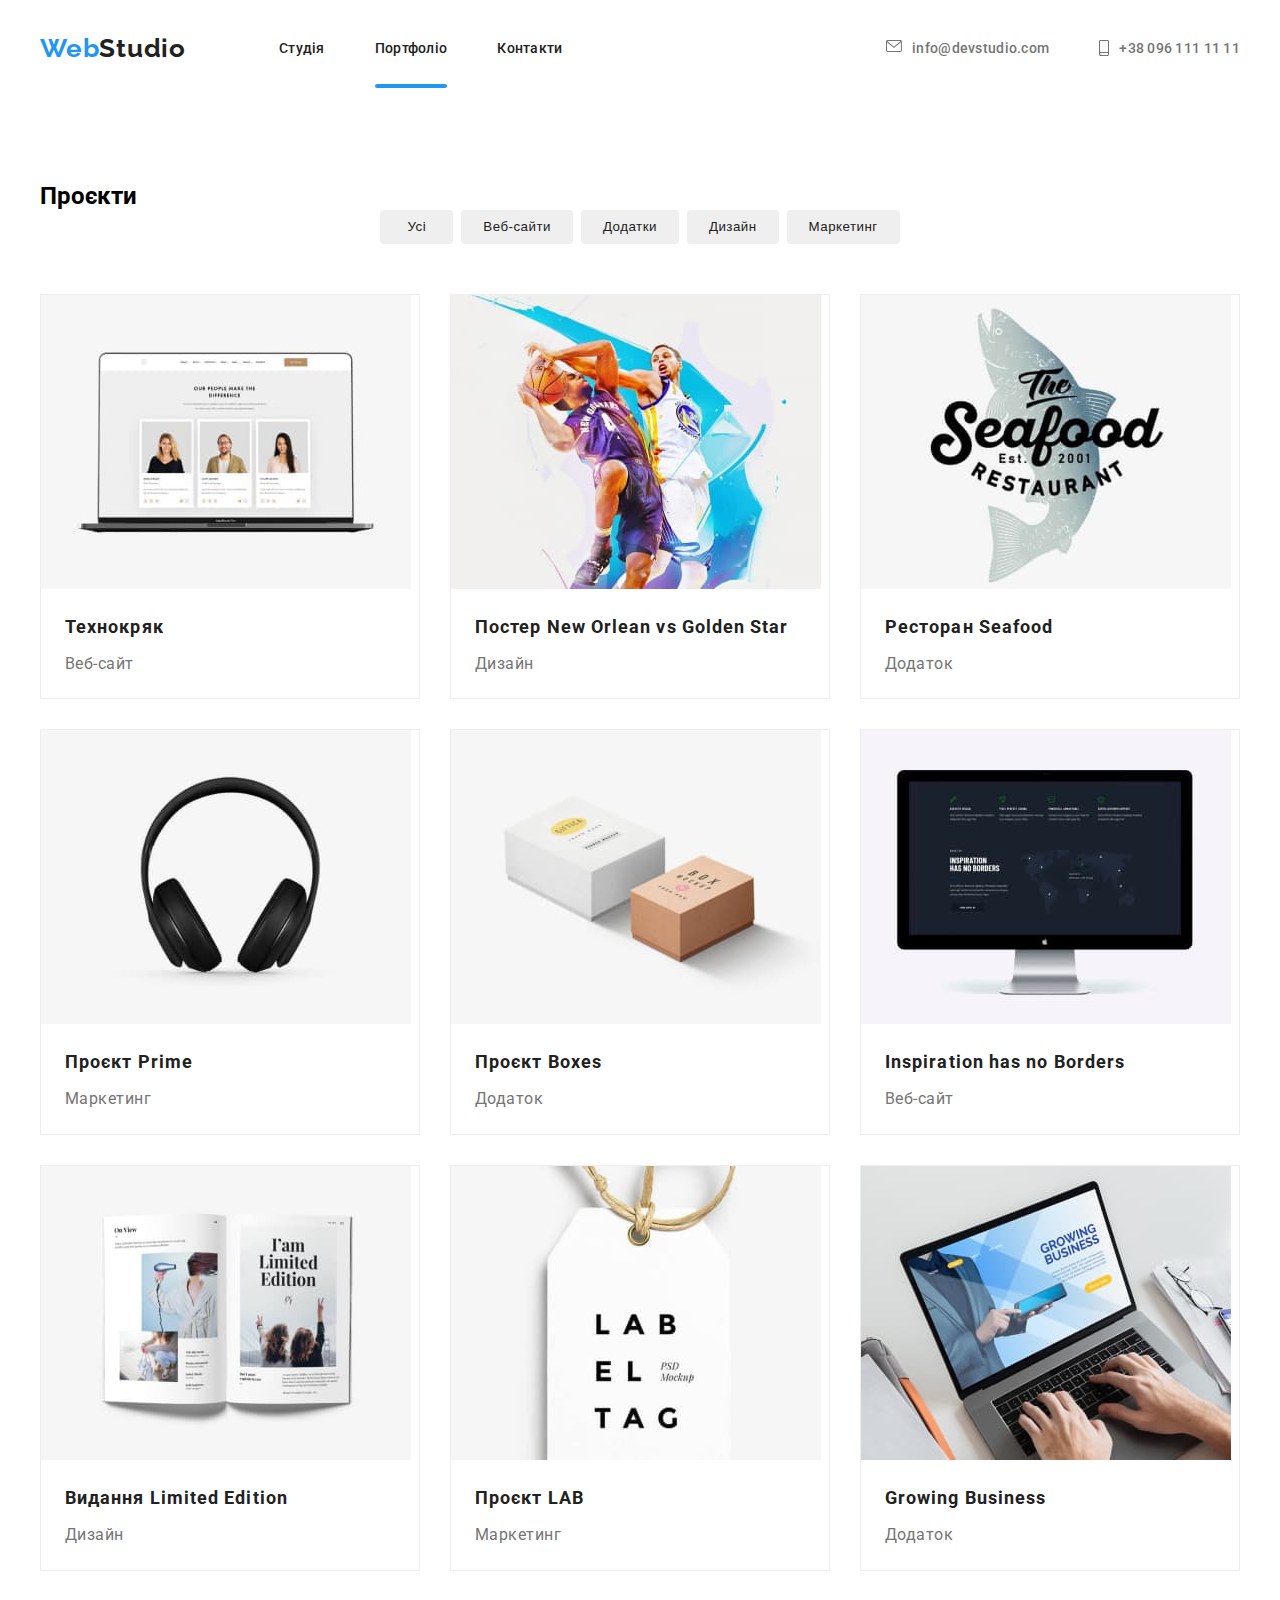
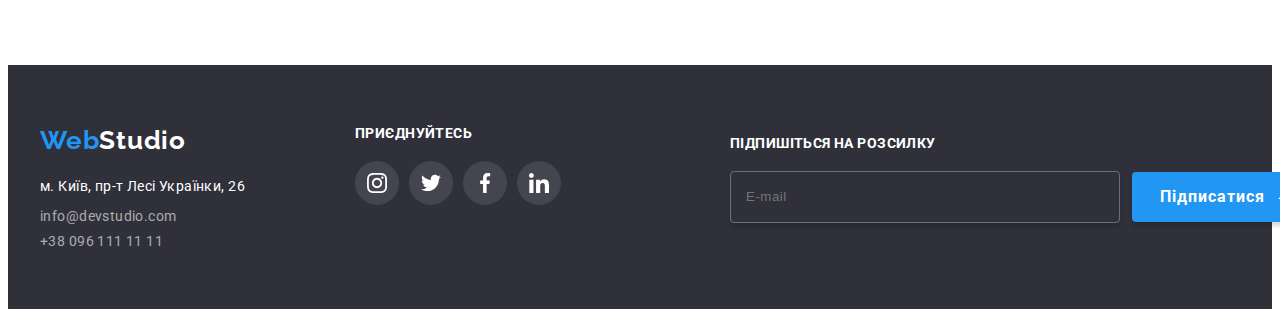
==== commit 72e09692: "finish homework" ====
--- a/portfolio.html
+++ b/portfolio.html
@@ -58,8 +58,8 @@
             <a class="projects__link" href="">
               <div class="project__wrapper-img">
                 <img src="./images/advertising/advertising_img9.jpg" alt="laptop" class="pages__img" />
-                <div class="project__overlay-text">
-                  <p class="text__overlay">Ресурс пропонує комплексні пропозиції з різним рівнем функціоналу та
+                <div class="project__overlay">
+                  <p class="project__overlay-text">Ресурс пропонує комплексні пропозиції з різним рівнем функціоналу та
                     сервісів.
                     Все це дозволить
                     відвідувачу отримати вичерпні відомості про компанію чи приватну особу.</p>
@@ -76,8 +76,8 @@
             <a class="projects__link" href="">
               <div class="project__wrapper-img">
                 <img src="./images/advertising/advertising_img1.jpg" alt="poster" class="pages__img" />
-                <div class="project__overlay-text">
-                  <p class="text__overlay">Ресурс пропонує комплексні пропозиції з різним рівнем функціоналу та
+                <div class="project__overlay">
+                  <p class="project__overlay-text">Ресурс пропонує комплексні пропозиції з різним рівнем функціоналу та
                     сервісів.
                     Все це дозволить
                     відвідувачу отримати вичерпні відомості про компанію чи приватну особу.</p>
@@ -93,8 +93,8 @@
             <a class="projects__link" href="">
               <div class="project__wrapper-img">
                 <img src="./images/advertising/advertising_img2.jpg" alt="restaurant" class="pages__img" />
-                <div class="project__overlay-text">
-                  <p class="text__overlay">Ресурс пропонує комплексні пропозиції з різним рівнем функціоналу та
+                <div class="project__overlay">
+                  <p class="project__overlay-text">Ресурс пропонує комплексні пропозиції з різним рівнем функціоналу та
                     сервісів.
                     Все це дозволить
                     відвідувачу отримати вичерпні відомості про компанію чи приватну особу.</p>
@@ -110,8 +110,8 @@
             <a class="projects__link" href="">
               <div class="project__wrapper-img">
                 <img src="./images/advertising/advertising_img3.jpg" alt="headphone" class="pages__img" />
-                <div class="project__overlay-text">
-                  <p class="text__overlay">Ресурс пропонує комплексні пропозиції з різним рівнем функціоналу та
+                <div class="project__overlay">
+                  <p class="project__overlay-text">Ресурс пропонує комплексні пропозиції з різним рівнем функціоналу та
                     сервісів.
                     Все це дозволить
                     відвідувачу отримати вичерпні відомості про компанію чи приватну особу.</p>
@@ -127,8 +127,8 @@
             <a class="projects__link" href="">
               <div class="project__wrapper-img">
                 <img src="./images/advertising/advertising_img4.jpg" alt="boxes" class="pages__img" />
-                <div class="project__overlay-text">
-                  <p class="text__overlay">Ресурс пропонує комплексні пропозиції з різним рівнем функціоналу та
+                <div class="project__overlay">
+                  <p class="project__overlay-text">Ресурс пропонує комплексні пропозиції з різним рівнем функціоналу та
                     сервісів.
                     Все це дозволить
                     відвідувачу отримати вичерпні відомості про компанію чи приватну особу.</p>
@@ -144,8 +144,8 @@
             <a class="projects__link" href="">
               <div class="project__wrapper-img">
                 <img src="./images/advertising/advertising_img5.jpg" alt="computer" class="pages__img" />
-                <div class="project__overlay-text">
-                  <p class="text__overlay">Ресурс пропонує комплексні пропозиції з різним рівнем функціоналу та
+                <div class="project__overlay">
+                  <p class="project__overlay-text">Ресурс пропонує комплексні пропозиції з різним рівнем функціоналу та
                     сервісів.
                     Все це дозволить
                     відвідувачу отримати вичерпні відомості про компанію чи приватну особу.</p>
@@ -161,8 +161,8 @@
             <a class="projects__link" href="">
               <div class="project__wrapper-img">
                 <img src="./images/advertising/advertising_img6.jpg" alt="book" class="pages__img" />
-                <div class="project__overlay-text">
-                  <p class="text__overlay">Ресурс пропонує комплексні пропозиції з різним рівнем функціоналу та
+                <div class="project__overlay">
+                  <p class="project__overlay-text">Ресурс пропонує комплексні пропозиції з різним рівнем функціоналу та
                     сервісів.
                     Все це дозволить
                     відвідувачу отримати вичерпні відомості про компанію чи приватну особу.</p>
@@ -179,8 +179,8 @@
             <a class="projects__link" href="">
               <div class="project__wrapper-img">
                 <img src="./images/advertising/advertising_img7.jpg" alt="tag" class="pages__img" />
-                <div class="project__overlay-text">
-                  <p class="text__overlay">Ресурс пропонує комплексні пропозиції з різним рівнем функціоналу та
+                <div class="project__overlay">
+                  <p class="project__overlay-text">Ресурс пропонує комплексні пропозиції з різним рівнем функціоналу та
                     сервісів.
                     Все це дозволить
                     відвідувачу отримати вичерпні відомості про компанію чи приватну особу.</p>
@@ -196,8 +196,8 @@
             <a class="projects__link" href="">
               <div class="project__wrapper-img">
                 <img src="./images/advertising/advertising_img8.jpg" alt="laptop" class="pages__img" />
-                <div class="project__overlay-text">
-                  <p class="text__overlay">Ресурс пропонує комплексні пропозиції з різним рівнем функціоналу та
+                <div class="project__overlay">
+                  <p class="project__overlay-text">Ресурс пропонує комплексні пропозиції з різним рівнем функціоналу та
                     сервісів.
                     Все це дозволить
                     відвідувачу отримати вичерпні відомості про компанію чи приватну особу.</p>
@@ -228,7 +228,7 @@
         </div>
         <div class="join">
           <h2 class="join__title">приєднуйтесь</h2>
-          <ul class="list footer-soc__list">
+          <ul class="list footer-soc">
             <li class="footer-soc__item"><a href="https://www.instagram.com/" class="footer-soc__link"><svg
                   class="footer-soc__icon" width="20" height="20">
                   <use href="./images/icon/symbol-defs.svg#icon-instagram"></use>
@@ -267,7 +267,7 @@
           </form>
         </div>
       </div>
-
+  
     </div>
   </footer>
 </body>
--- a/css/main.min.css
+++ b/css/main.min.css
@@ -1 +1 @@
-.body{font-family:Roboto}h1,h2,h3,h4,p{margin-top:0;margin-bottom:0}ul{margin-top:0;margin-bottom:0;padding-left:0}img{display:block;max-width:100%;height:auto}.list{list-style:none;padding:0}.link{text-decoration:none}.visually-hidden{position:absolute;width:1px;height:1px;margin:-1px;border:0;padding:0;white-space:nowrap;-webkit-clip-path:inset(100%);clip-path:inset(100%);clip:rect(0 0 0 0);overflow:hidden}.container{width:1200px;margin:0 auto;padding:0 15px}.logo{font-family:Raleway;font-size:26px;font-weight:700;letter-spacing:.78px;margin-right:93px;text-decoration:none}.header__logo{color:#212121}.logo__footer{margin-bottom:20px;color:#fff}.btn{font-family:Roboto;color:#fff;font-weight:700;-webkit-transition:opacity 250ms cubic-bezier(0.4, 0, 0.2, 1);transition:opacity 250ms cubic-bezier(0.4, 0, 0.2, 1);background-color:#2196f3;line-height:1.87;letter-spacing:.96px;border:none;border-radius:4px;display:block;margin:0 auto;font-size:16px}.btn:hover,.btn:focus{opacity:.8;cursor:pointer}.business__btn{text-align:center;padding:10px 32px;min-width:73px}.footer__btn{display:-webkit-box;display:-ms-flexbox;display:flex;-webkit-box-align:center;-ms-flex-align:center;align-items:center;-webkit-box-shadow:0px 4px 4px 0px rgba(0,0,0,.15);box-shadow:0px 4px 4px 0px rgba(0,0,0,.15);padding-top:10px;padding-bottom:10px;padding-left:28px;position:relative;width:200px;height:50px;padding-right:28px}.order__btn-send{-webkit-box-shadow:0px 4px 4px 0px rgba(0,0,0,.15);box-shadow:0px 4px 4px 0px rgba(0,0,0,.15);padding:10px 52px;margin-top:30px}.header>.container{display:-webkit-box;display:-ms-flexbox;display:flex;-webkit-box-align:center;-ms-flex-align:center;align-items:center}.logo__colortext{color:#2196f3}.nav__list{display:-webkit-box;display:-ms-flexbox;display:flex;gap:50px}.nav__link{color:#212121;font-size:14px;font-weight:500;letter-spacing:.28px;text-decoration:none;display:block;padding:32px 0;position:relative;-webkit-transition:color 250ms cubic-bezier(0.4, 0, 0.2, 1);transition:color 250ms cubic-bezier(0.4, 0, 0.2, 1)}.nav__link:hover,.nav__link:focus{color:#2196f3}.nav__link--current::after{content:"";display:block;height:4px;width:100%;background-color:#2196f3;position:absolute;bottom:0;border-radius:4px;-webkit-transition:-webkit-transform 250ms cubic-bezier(0.4, 0, 0.2, 1);transition:-webkit-transform 250ms cubic-bezier(0.4, 0, 0.2, 1);transition:transform 250ms cubic-bezier(0.4, 0, 0.2, 1);transition:transform 250ms cubic-bezier(0.4, 0, 0.2, 1), -webkit-transform 250ms cubic-bezier(0.4, 0, 0.2, 1)}.nav__link--current:focus::after,.nav__link--current:hover::after{-webkit-transform:translateY(-10px);-ms-transform:translateY(-10px);transform:translateY(-10px)}.contact-list{display:-webkit-box;display:-ms-flexbox;display:flex;gap:50px;margin-left:auto}.contact-list__link{color:#757575;font-size:14px;font-weight:500;letter-spacing:.28px;text-decoration:none;display:-webkit-box;display:-ms-flexbox;display:flex;-webkit-box-pack:center;-ms-flex-pack:center;justify-content:center;-webkit-transition:color 250ms cubic-bezier(0.4, 0, 0.2, 1);transition:color 250ms cubic-bezier(0.4, 0, 0.2, 1)}.contact-list__link:hover,.contact-list__link:focus{color:#2196f3}.contact-list__icon{fill:#757575;margin-right:10px;-webkit-transition:fill 250ms cubic-bezier(0.4, 0, 0.2, 1);transition:fill 250ms cubic-bezier(0.4, 0, 0.2, 1)}.contact-list__link:hover .contact-list__icon,.contact-list__link:focus .contact-list__icon{fill:#2196f3}.business{padding-top:200px;padding-bottom:200px;background-image:-webkit-gradient(linear, left top, left bottom, from(rgba(47, 48, 58, 0.4)), to(rgba(47, 48, 58, 0.4))),url("../images/bussines/business_bg1.jpg");background-image:linear-gradient(rgba(47, 48, 58, 0.4), rgba(47, 48, 58, 0.4)),url("../images/bussines/business_bg1.jpg");background-repeat:no-repeat;background-position:center}.business__title{color:#fff;text-align:center;font-size:44px;line-height:1.36;letter-spacing:2.64px;text-transform:uppercase;margin-bottom:30px;white-space:nowrap}.rules{padding-top:94px;padding-bottom:94px}.rules__list{display:-webkit-box;display:-ms-flexbox;display:flex;-webkit-box-pack:center;-ms-flex-pack:center;justify-content:center;gap:30px}.rules__item::before{content:"";display:block;border-radius:4px;width:270px;height:120px;background-color:#f5f4fa;margin-bottom:30px}.rules__item::before{background-repeat:no-repeat;background-position:center}.rules__item:nth-child(1)::before{background-image:url("../images/rules/rules_img.1.svg")}.rules__item:nth-child(2)::before{background-image:url("../images/rules/rules_img.2.svg")}.rules__item:nth-child(3)::before{background-image:url("../images/rules/rules_img.3.svg")}.rules__item:nth-child(4)::before{background-image:url("../images/rules/rules_img.4.svg")}.rules__title{color:#212121;font-size:14px;letter-spacing:.42px;margin-bottom:10px}.rules__text{color:#757575;font-size:14px;line-height:1.71;letter-spacing:.42px}.do{padding-bottom:94px}.do__list{display:-webkit-box;display:-ms-flexbox;display:flex;-webkit-box-pack:center;-ms-flex-pack:center;justify-content:center;gap:30px}.do__title{color:#212121;text-align:center;font-size:36px;letter-spacing:1.08px;margin-bottom:50px}.do__item{position:relative}.do__subtitle{color:#fff;background-color:rgba(47,48,58,.8);text-align:center;font-size:14px;line-height:normal;letter-spacing:.42px;text-transform:uppercase;width:370px;position:absolute;bottom:0;padding-bottom:27px;padding-top:27px}.team{background-color:#f5f4fa;padding-top:94px;padding-bottom:94px}.team__list{display:-webkit-box;display:-ms-flexbox;display:flex;-webkit-box-pack:center;-ms-flex-pack:center;justify-content:center;gap:30px}.team__wrapper-info{background-color:#fff;padding-bottom:30px;padding-top:30px;-webkit-box-shadow:0px 2px 1px 0px rgba(0,0,0,.2),0px 1px 1px 0px rgba(0,0,0,.14),0px 1px 3px 0px rgba(0,0,0,.12);box-shadow:0px 2px 1px 0px rgba(0,0,0,.2),0px 1px 1px 0px rgba(0,0,0,.14),0px 1px 3px 0px rgba(0,0,0,.12);border-radius:0px 0px 4px 4px}.teams__title{color:#212121;text-align:center;font-size:36px;letter-spacing:1.08px;margin-bottom:50px}.team__title{color:#212121;font-size:16px;font-weight:500;letter-spacing:.48px;text-align:center;margin-bottom:10px}.team__text{color:#757575;letter-spacing:.48px;text-align:center}.social{display:-webkit-box;display:-ms-flexbox;display:flex;gap:10px;-webkit-box-pack:center;-ms-flex-pack:center;justify-content:center;margin-top:16px}.social__link{display:-webkit-box;display:-ms-flexbox;display:flex;border-radius:50%;width:44px;height:44px;-webkit-box-align:center;-ms-flex-align:center;align-items:center;-webkit-box-pack:center;-ms-flex-pack:center;justify-content:center;-webkit-transition:background-color 250ms cubic-bezier(0.4, 0, 0.2, 1);transition:background-color 250ms cubic-bezier(0.4, 0, 0.2, 1)}.social__link:hover,.social__link:focus{background-color:#2196f3}.social__icon{fill:#afb1b8;-webkit-transition:fill 250ms cubic-bezier(0.4, 0, 0.2, 1);transition:fill 250ms cubic-bezier(0.4, 0, 0.2, 1)}.social__link:hover .social__icon,.social__link:focus .social__icon{fill:#fff}.client{padding-top:94px;padding-bottom:94px}.client__title{color:#212121;text-align:center;font-size:36px;line-height:normal;letter-spacing:1.08px;margin-bottom:50px}.client__list{display:-webkit-box;display:-ms-flexbox;display:flex;-webkit-box-pack:center;-ms-flex-pack:center;justify-content:center;gap:30px}.client__link{border-radius:4px;border:1px solid #afb1b8;width:170px;height:92px;display:-webkit-box;display:-ms-flexbox;display:flex;-webkit-box-align:center;-ms-flex-align:center;align-items:center;-webkit-box-pack:center;-ms-flex-pack:center;justify-content:center;-webkit-transition:border-color 250ms cubic-bezier(0.4, 0, 0.2, 1);transition:border-color 250ms cubic-bezier(0.4, 0, 0.2, 1)}.client__link:hover,.client__link:focus{border-color:#2196f3}.client__icon{fill:#afb1b8;-webkit-transition:fill 250ms cubic-bezier(0.4, 0, 0.2, 1);transition:fill 250ms cubic-bezier(0.4, 0, 0.2, 1)}.client__link:hover .client__icon,.client__link:focus .client__icon{fill:#2196f3}.footer{padding-top:60px;padding-bottom:60px;background-color:#2f303a}.footer__content-address{display:-webkit-box;display:-ms-flexbox;display:flex;-webkit-box-orient:vertical;-webkit-box-direction:normal;-ms-flex-direction:column;flex-direction:column;gap:9px}.footer__map{color:#fff;font-size:14px;font-style:normal;line-height:1.71;letter-spacing:.42px;text-decoration:none}.footer__date{color:rgba(255,255,255,.6);font-size:14px;font-style:normal;letter-spacing:.42px;text-decoration:none;-webkit-transition:opacity 250ms cubic-bezier(0.4, 0, 0.2, 1);transition:opacity 250ms cubic-bezier(0.4, 0, 0.2, 1)}.footer__date:hover,.footer__date:focus{opacity:.6}.logo__footer{margin-bottom:20px;color:#fff}.join__title{color:#fff;font-size:14px;line-height:normal;letter-spacing:.42px;text-transform:uppercase;margin-bottom:20px}.footer-soc{display:-webkit-box;display:-ms-flexbox;display:flex;gap:10px;-webkit-box-align:center;-ms-flex-align:center;align-items:center;-webkit-box-pack:center;-ms-flex-pack:center;justify-content:center}.footer-soc__link{background-color:rgba(255,255,255,.1019607843);display:-webkit-box;display:-ms-flexbox;display:flex;-webkit-box-pack:center;-ms-flex-pack:center;justify-content:center;-webkit-box-align:center;-ms-flex-align:center;align-items:center;width:44px;height:44px;border-radius:50%;-webkit-transition:background-color 250ms cubic-bezier(0.4, 0, 0.2, 1);transition:background-color 250ms cubic-bezier(0.4, 0, 0.2, 1)}.footer-soc__link:hover,.footer-soc__link:focus{background-color:#2196f3}.footer-soc__icon{fill:#fff}.footer__container{display:-webkit-box;display:-ms-flexbox;display:flex;gap:76px}.footer__form{display:-webkit-box;display:-ms-flexbox;display:flex;-webkit-box-align:center;-ms-flex-align:center;align-items:center;gap:12px}.footer__form-subscribe{margin-left:93px;padding-top:10px}.footer__form-text{color:#fff;font-size:14px;font-weight:700;line-height:normal;letter-spacing:.42px;text-transform:uppercase;margin-bottom:20px}.footer__form-input{color:rgba(255,255,255,.6);line-height:20px;letter-spacing:.48px;background:rgba(0,0,0,0);border-radius:4px;border:1px solid rgba(255,255,255,.3);-webkit-box-shadow:0px 4px 4px 0px rgba(0,0,0,.15);box-shadow:0px 4px 4px 0px rgba(0,0,0,.15);padding:15px;width:358px;-webkit-transition:border-color 250ms cubic-bezier(0.4, 0, 0.2, 1);transition:border-color 250ms cubic-bezier(0.4, 0, 0.2, 1)}.footer__form-input:hover,.footer__form-input:focus{border-color:#2196f3;outline:none}.btn__icon{fill:#fff;position:absolute;right:30px}.backdrop{position:fixed;top:0;left:0;width:100%;height:100%;background-color:rgba(0,0,0,.5);opacity:1;-webkit-transition:opacity 250ms cubic-bezier(0.4, 0, 0.2, 1);transition:opacity 250ms cubic-bezier(0.4, 0, 0.2, 1)}.backdrop.is-hidden{opacity:0;pointer-events:none}.no-scroll{overflow:hidden}.backdrop.is-hidden .order{-webkit-transform:translate(-50%, -50%) scale(0);-ms-transform:translate(-50%, -50%) scale(0);transform:translate(-50%, -50%) scale(0)}.order{position:absolute;top:50%;left:50%;min-width:528px;min-height:581px;padding:41px;background-color:#fff;-webkit-transform:translate(-50%, -50%) scale(1);-ms-transform:translate(-50%, -50%) scale(1);transform:translate(-50%, -50%) scale(1);-webkit-transition:opacity 250ms cubic-bezier(0.4, 0, 0.2, 1),-webkit-transform 250ms cubic-bezier(0.4, 0, 0.2, 1);transition:opacity 250ms cubic-bezier(0.4, 0, 0.2, 1),-webkit-transform 250ms cubic-bezier(0.4, 0, 0.2, 1);transition:transform 250ms cubic-bezier(0.4, 0, 0.2, 1),opacity 250ms cubic-bezier(0.4, 0, 0.2, 1);transition:transform 250ms cubic-bezier(0.4, 0, 0.2, 1),opacity 250ms cubic-bezier(0.4, 0, 0.2, 1),-webkit-transform 250ms cubic-bezier(0.4, 0, 0.2, 1);border-radius:4px;-webkit-box-shadow:0px 2px 1px 0px rgba(0,0,0,.2),0px 1px 1px 0px rgba(0,0,0,.14),0px 1px 3px 0px rgba(0,0,0,.12);box-shadow:0px 2px 1px 0px rgba(0,0,0,.2),0px 1px 1px 0px rgba(0,0,0,.14),0px 1px 3px 0px rgba(0,0,0,.12)}.order__btn{border:1px solid rgba(0,0,0,.1);border-radius:50%;padding:6px;display:-webkit-box;display:-ms-flexbox;display:flex;-webkit-box-align:center;-ms-flex-align:center;align-items:center;-webkit-box-pack:center;-ms-flex-pack:center;justify-content:center;background:none;position:absolute;right:8px;top:8px;-webkit-transition:fill 250ms cubic-bezier(0.4, 0, 0.2, 1);transition:fill 250ms cubic-bezier(0.4, 0, 0.2, 1)}.order__btn:focus,.order__btn:hover{fill:#2196f3;cursor:pointer}.order__title{color:#212121;text-align:center;font-size:20px;font-weight:700;line-height:normal;letter-spacing:.6px;margin-bottom:12px}.order__label{color:#757575;font-size:12px;letter-spacing:.12px;position:relative;display:-webkit-box;display:-ms-flexbox;display:flex;-webkit-box-orient:vertical;-webkit-box-direction:normal;-ms-flex-direction:column;flex-direction:column}.order__label:not(:first-child){margin-top:10px}.order__input{width:448px;height:40px;border-radius:4px;border:1px solid rgba(33,33,33,.2);display:block;padding-left:42px;outline:none;margin-top:4px;-webkit-transition:border-color 250ms cubic-bezier(0.4, 0, 0.2, 1);transition:border-color 250ms cubic-bezier(0.4, 0, 0.2, 1)}.order__input:hover,.order__input:focus{border-color:#2196f3;cursor:pointer}.order__icon{position:absolute;top:28px;left:8px;-webkit-transition:fill 250ms cubic-bezier(0.4, 0, 0.2, 1);transition:fill 250ms cubic-bezier(0.4, 0, 0.2, 1)}.order__input:hover+.order__icon,.order__input:focus+.order__icon{fill:#2196f3}.order__textarea{border-radius:4px;border:1px solid rgba(33,33,33,.2);width:448px;height:120px;resize:none;color:rgba(117,117,117,.5);line-height:normal;letter-spacing:.12px;margin-top:4px;padding:12px 16px;-webkit-transition:border-color 250ms cubic-bezier(0.4, 0, 0.2, 1);transition:border-color 250ms cubic-bezier(0.4, 0, 0.2, 1)}.order__textarea:hover,.order__textarea:focus{border-color:#2196f3}.order__label-agree{color:#757575;font-size:14px;line-height:24px;letter-spacing:.42px;display:-webkit-box;display:-ms-flexbox;display:flex;-webkit-box-align:center;-ms-flex-align:center;align-items:center;margin-top:20px;-webkit-box-pack:center;-ms-flex-pack:center;justify-content:center;gap:7px}.order__input-agree{color:#212121;margin-right:7px;margin-left:7px}.order__link{color:#2196f3;padding-left:5px}.project{padding-top:94px;padding-bottom:94px}.filters{display:-webkit-box;display:-ms-flexbox;display:flex;-webkit-box-pack:center;-ms-flex-pack:center;justify-content:center;gap:8px}.filters__btn{color:#212121;min-width:73px;padding:6px 22px;font-weight:500;line-height:1.62;letter-spacing:.48px;border-radius:4px;border-color:rgba(0,0,0,0);border:none;min-width:73px;-webkit-transition:color 250ms cubic-bezier(0.4, 0, 0.2, 1),background-color 250ms cubic-bezier(0.4, 0, 0.2, 1),-webkit-box-shadow 250ms cubic-bezier(0.4, 0, 0.2, 1);transition:color 250ms cubic-bezier(0.4, 0, 0.2, 1),background-color 250ms cubic-bezier(0.4, 0, 0.2, 1),-webkit-box-shadow 250ms cubic-bezier(0.4, 0, 0.2, 1);transition:color 250ms cubic-bezier(0.4, 0, 0.2, 1),background-color 250ms cubic-bezier(0.4, 0, 0.2, 1),box-shadow 250ms cubic-bezier(0.4, 0, 0.2, 1);transition:color 250ms cubic-bezier(0.4, 0, 0.2, 1),background-color 250ms cubic-bezier(0.4, 0, 0.2, 1),box-shadow 250ms cubic-bezier(0.4, 0, 0.2, 1),-webkit-box-shadow 250ms cubic-bezier(0.4, 0, 0.2, 1)}.filters__btn:hover,.filters__btn:focus{background-color:#2196f3;color:#fff;cursor:pointer;-webkit-box-shadow:0px 2px 2px 0px rgba(0,0,0,.12),0px 1px 2px 0px rgba(0,0,0,.08),0px 3px 1px 0px rgba(0,0,0,.1);box-shadow:0px 2px 2px 0px rgba(0,0,0,.12),0px 1px 2px 0px rgba(0,0,0,.08),0px 3px 1px 0px rgba(0,0,0,.1)}.projects__list{margin-top:50px;display:-webkit-box;display:-ms-flexbox;display:flex;-webkit-box-pack:center;-ms-flex-pack:center;justify-content:center;-ms-flex-wrap:wrap;flex-wrap:wrap;gap:30px}.projects__item{-ms-flex-preferred-size:calc((100% - 60px)/3);flex-basis:calc((100% - 60px)/3)}.projects__item:hover .project__overlay{-webkit-transform:translateY(0);-ms-transform:translateY(0);transform:translateY(0)}.project__overlay-text{position:absolute;top:0;left:0;height:100%;width:100%;background-color:rgba(33,149,243,.7882352941);-webkit-transform:translateY(100%);-ms-transform:translateY(100%);transform:translateY(100%);-webkit-transition:-webkit-transform 250ms cubic-bezier(0.4, 0, 0.2, 1);transition:-webkit-transform 250ms cubic-bezier(0.4, 0, 0.2, 1);transition:transform 250ms cubic-bezier(0.4, 0, 0.2, 1);transition:transform 250ms cubic-bezier(0.4, 0, 0.2, 1), -webkit-transform 250ms cubic-bezier(0.4, 0, 0.2, 1)}.text__overlay{color:#fff;font-size:18px;font-weight:400;line-height:28px;letter-spacing:.54px;padding:63px 24px}.project__subtitle{color:#fff;font-size:16px;line-height:1.87;letter-spacing:.48px}.project__wrapper-img{overflow:hidden;position:relative}.project__wrapper-info{background-color:#fff;padding-top:20px;padding-left:24px;padding-bottom:20px}.projects__link{text-decoration:none;display:block;border:1px solid #eee;-webkit-transition:-webkit-box-shadow 250ms cubic-bezier(0.4, 0, 0.2, 1);transition:-webkit-box-shadow 250ms cubic-bezier(0.4, 0, 0.2, 1);transition:box-shadow 250ms cubic-bezier(0.4, 0, 0.2, 1);transition:box-shadow 250ms cubic-bezier(0.4, 0, 0.2, 1), -webkit-box-shadow 250ms cubic-bezier(0.4, 0, 0.2, 1)}.projects__link:focus,.projects__link:hover{-webkit-box-shadow:1px 4px 6px 0px rgba(0,0,0,.16),0px 4px 4px 0px rgba(0,0,0,.06),0px 1px 1px 0px rgba(0,0,0,.12);box-shadow:1px 4px 6px 0px rgba(0,0,0,.16),0px 4px 4px 0px rgba(0,0,0,.06),0px 1px 1px 0px rgba(0,0,0,.12);cursor:pointer}.projects__title{color:#212121;font-size:18px;line-height:2;letter-spacing:1.08px;margin-bottom:4px}.projects__text{color:#757575;line-height:1.87;letter-spacing:.48px}/*# sourceMappingURL=main.min.css.map */+.body{font-family:Roboto}h1,h2,h3,h4,p{margin-top:0;margin-bottom:0}ul{margin-top:0;margin-bottom:0;padding-left:0}img{display:block;max-width:100%;height:auto}.list{list-style:none;padding:0}.link{text-decoration:none}.visually-hidden{position:absolute;width:1px;height:1px;margin:-1px;border:0;padding:0;white-space:nowrap;-webkit-clip-path:inset(100%);clip-path:inset(100%);clip:rect(0 0 0 0);overflow:hidden}.container{width:1200px;margin:0 auto;padding:0 15px}.logo{font-family:Raleway;font-size:26px;font-weight:700;letter-spacing:.78px;margin-right:93px;text-decoration:none}.logo__colortext{color:#2196f3}.header__logo{color:#212121}.logo__footer{margin-bottom:20px;color:#fff}.btn{font-family:Roboto;color:#fff;font-weight:700;-webkit-transition:opacity 250ms cubic-bezier(0.4, 0, 0.2, 1);transition:opacity 250ms cubic-bezier(0.4, 0, 0.2, 1);background-color:#2196f3;line-height:1.87;letter-spacing:.96px;border:none;border-radius:4px;display:block;margin:0 auto;font-size:16px}.btn:hover,.btn:focus{opacity:.8;cursor:pointer}.business__btn{text-align:center;padding:10px 32px;min-width:73px}.footer__btn{display:-webkit-box;display:-ms-flexbox;display:flex;-webkit-box-align:center;-ms-flex-align:center;align-items:center;-webkit-box-shadow:0px 4px 4px 0px rgba(0,0,0,.15);box-shadow:0px 4px 4px 0px rgba(0,0,0,.15);padding-top:10px;padding-bottom:10px;padding-left:28px;position:relative;width:200px;height:50px;padding-right:28px}.order__btn{-webkit-box-shadow:0px 4px 4px 0px rgba(0,0,0,.15);box-shadow:0px 4px 4px 0px rgba(0,0,0,.15);padding:10px 52px;margin-top:30px}.header>.container{display:-webkit-box;display:-ms-flexbox;display:flex;-webkit-box-align:center;-ms-flex-align:center;align-items:center}.nav__list{display:-webkit-box;display:-ms-flexbox;display:flex;gap:50px}.nav__link{color:#212121;font-size:14px;font-weight:500;letter-spacing:.28px;text-decoration:none;display:block;padding:32px 0;position:relative;-webkit-transition:color 250ms cubic-bezier(0.4, 0, 0.2, 1);transition:color 250ms cubic-bezier(0.4, 0, 0.2, 1)}.nav__link:hover,.nav__link:focus{color:#2196f3}.nav__link--current::after{content:"";display:block;height:4px;width:100%;background-color:#2196f3;position:absolute;bottom:0;border-radius:4px;-webkit-transition:-webkit-transform 250ms cubic-bezier(0.4, 0, 0.2, 1);transition:-webkit-transform 250ms cubic-bezier(0.4, 0, 0.2, 1);transition:transform 250ms cubic-bezier(0.4, 0, 0.2, 1);transition:transform 250ms cubic-bezier(0.4, 0, 0.2, 1), -webkit-transform 250ms cubic-bezier(0.4, 0, 0.2, 1)}.nav__link--current:focus::after,.nav__link--current:hover::after{-webkit-transform:translateY(-10px);-ms-transform:translateY(-10px);transform:translateY(-10px)}.contact-list{display:-webkit-box;display:-ms-flexbox;display:flex;gap:50px;margin-left:auto}.contact-list__link{color:#757575;font-size:14px;font-weight:500;letter-spacing:.28px;text-decoration:none;display:-webkit-box;display:-ms-flexbox;display:flex;-webkit-box-pack:center;-ms-flex-pack:center;justify-content:center;-webkit-transition:color 250ms cubic-bezier(0.4, 0, 0.2, 1);transition:color 250ms cubic-bezier(0.4, 0, 0.2, 1)}.contact-list__link:hover,.contact-list__link:focus{color:#2196f3}.contact-list__icon{fill:#757575;margin-right:10px;-webkit-transition:fill 250ms cubic-bezier(0.4, 0, 0.2, 1);transition:fill 250ms cubic-bezier(0.4, 0, 0.2, 1)}.contact-list__link:hover .contact-list__icon,.contact-list__link:focus .contact-list__icon{fill:#2196f3}.business{padding-top:200px;padding-bottom:200px;background-image:-webkit-gradient(linear, left top, left bottom, from(rgba(47, 48, 58, 0.4)), to(rgba(47, 48, 58, 0.4))),url("../images/bussines/business_bg1.jpg");background-image:linear-gradient(rgba(47, 48, 58, 0.4), rgba(47, 48, 58, 0.4)),url("../images/bussines/business_bg1.jpg");background-repeat:no-repeat;background-position:center}.business__title{color:#fff;text-align:center;font-size:44px;line-height:1.36;letter-spacing:2.64px;text-transform:uppercase;margin-bottom:30px;white-space:nowrap}.rules{padding-top:94px;padding-bottom:94px}.rules__list{display:-webkit-box;display:-ms-flexbox;display:flex;-webkit-box-pack:center;-ms-flex-pack:center;justify-content:center;gap:30px}.rules__item::before{content:"";display:block;border-radius:4px;width:270px;height:120px;background-color:#f5f4fa;margin-bottom:30px;background-repeat:no-repeat;background-position:center}.rules__item:nth-child(1)::before{background-image:url("../images/rules/rules_img.1.svg")}.rules__item:nth-child(2)::before{background-image:url("../images/rules/rules_img.2.svg")}.rules__item:nth-child(3)::before{background-image:url("../images/rules/rules_img.3.svg")}.rules__item:nth-child(4)::before{background-image:url("../images/rules/rules_img.4.svg")}.rules__title{color:#212121;font-size:14px;letter-spacing:.42px;margin-bottom:10px}.rules__text{color:#757575;font-size:14px;line-height:1.71;letter-spacing:.42px}.do{padding-bottom:94px}.do__list{display:-webkit-box;display:-ms-flexbox;display:flex;-webkit-box-pack:center;-ms-flex-pack:center;justify-content:center;gap:30px}.do__title{color:#212121;text-align:center;font-size:36px;letter-spacing:1.08px;margin-bottom:50px}.do__item{position:relative}.do__subtitle{color:#fff;background-color:rgba(47,48,58,.8);text-align:center;font-size:14px;line-height:normal;letter-spacing:.42px;text-transform:uppercase;width:370px;position:absolute;bottom:0;padding-bottom:27px;padding-top:27px}.team{background-color:#f5f4fa;padding-top:94px;padding-bottom:94px}.team__list{display:-webkit-box;display:-ms-flexbox;display:flex;-webkit-box-pack:center;-ms-flex-pack:center;justify-content:center;gap:30px}.team__wrapper-info{background-color:#fff;padding-bottom:30px;padding-top:30px;-webkit-box-shadow:0px 2px 1px 0px rgba(0,0,0,.2),0px 1px 1px 0px rgba(0,0,0,.14),0px 1px 3px 0px rgba(0,0,0,.12);box-shadow:0px 2px 1px 0px rgba(0,0,0,.2),0px 1px 1px 0px rgba(0,0,0,.14),0px 1px 3px 0px rgba(0,0,0,.12);border-radius:0px 0px 4px 4px}.team__title{color:#212121;text-align:center;font-size:36px;letter-spacing:1.08px;margin-bottom:50px}.team__subtitle{color:#212121;font-size:16px;font-weight:500;letter-spacing:.48px;text-align:center;margin-bottom:10px}.team__text{color:#757575;letter-spacing:.48px;text-align:center}.social{display:-webkit-box;display:-ms-flexbox;display:flex;gap:10px;-webkit-box-pack:center;-ms-flex-pack:center;justify-content:center;margin-top:16px}.social__link{display:-webkit-box;display:-ms-flexbox;display:flex;border-radius:50%;width:44px;height:44px;-webkit-box-align:center;-ms-flex-align:center;align-items:center;-webkit-box-pack:center;-ms-flex-pack:center;justify-content:center;-webkit-transition:background-color 250ms cubic-bezier(0.4, 0, 0.2, 1);transition:background-color 250ms cubic-bezier(0.4, 0, 0.2, 1)}.social__link:hover,.social__link:focus{background-color:#2196f3}.social__icon{fill:#afb1b8;-webkit-transition:fill 250ms cubic-bezier(0.4, 0, 0.2, 1);transition:fill 250ms cubic-bezier(0.4, 0, 0.2, 1)}.social__link:hover .social__icon,.social__link:focus .social__icon{fill:#fff}.client{padding-top:94px;padding-bottom:94px}.client__title{color:#212121;text-align:center;font-size:36px;line-height:normal;letter-spacing:1.08px;margin-bottom:50px}.client__list{display:-webkit-box;display:-ms-flexbox;display:flex;-webkit-box-pack:center;-ms-flex-pack:center;justify-content:center;gap:30px}.client__link{border-radius:4px;border:1px solid #afb1b8;width:170px;height:92px;display:-webkit-box;display:-ms-flexbox;display:flex;-webkit-box-align:center;-ms-flex-align:center;align-items:center;-webkit-box-pack:center;-ms-flex-pack:center;justify-content:center;-webkit-transition:border-color 250ms cubic-bezier(0.4, 0, 0.2, 1);transition:border-color 250ms cubic-bezier(0.4, 0, 0.2, 1)}.client__link:hover,.client__link:focus{border-color:#2196f3}.client__icon{fill:#afb1b8;-webkit-transition:fill 250ms cubic-bezier(0.4, 0, 0.2, 1);transition:fill 250ms cubic-bezier(0.4, 0, 0.2, 1)}.client__link:hover .client__icon,.client__link:focus .client__icon{fill:#2196f3}.footer{padding-top:60px;padding-bottom:60px;background-color:#2f303a}.footer__content-address{display:-webkit-box;display:-ms-flexbox;display:flex;-webkit-box-orient:vertical;-webkit-box-direction:normal;-ms-flex-direction:column;flex-direction:column;gap:9px}.footer__map{color:#fff;font-size:14px;font-style:normal;line-height:1.71;letter-spacing:.42px;text-decoration:none}.footer__date{color:rgba(255,255,255,.6);font-size:14px;font-style:normal;letter-spacing:.42px;text-decoration:none;-webkit-transition:opacity 250ms cubic-bezier(0.4, 0, 0.2, 1);transition:opacity 250ms cubic-bezier(0.4, 0, 0.2, 1)}.footer__date:hover,.footer__date:focus{opacity:.6}.logo__footer{margin-bottom:20px;color:#fff}.join__title{color:#fff;font-size:14px;line-height:normal;letter-spacing:.42px;text-transform:uppercase;margin-bottom:20px}.footer-soc{display:-webkit-box;display:-ms-flexbox;display:flex;gap:10px;-webkit-box-align:center;-ms-flex-align:center;align-items:center;-webkit-box-pack:center;-ms-flex-pack:center;justify-content:center}.footer-soc__link{background-color:rgba(255,255,255,.1019607843);display:-webkit-box;display:-ms-flexbox;display:flex;-webkit-box-pack:center;-ms-flex-pack:center;justify-content:center;-webkit-box-align:center;-ms-flex-align:center;align-items:center;width:44px;height:44px;border-radius:50%;-webkit-transition:background-color 250ms cubic-bezier(0.4, 0, 0.2, 1);transition:background-color 250ms cubic-bezier(0.4, 0, 0.2, 1)}.footer-soc__link:hover,.footer-soc__link:focus{background-color:#2196f3}.footer-soc__icon{fill:#fff}.footer__container{display:-webkit-box;display:-ms-flexbox;display:flex;gap:76px}.footer__form{display:-webkit-box;display:-ms-flexbox;display:flex;-webkit-box-align:center;-ms-flex-align:center;align-items:center;gap:12px}.footer__form-subscribe{margin-left:93px;padding-top:10px}.footer__form-text{color:#fff;font-size:14px;font-weight:700;line-height:normal;letter-spacing:.42px;text-transform:uppercase;margin-bottom:20px}.footer__form-input{color:rgba(255,255,255,.6);line-height:20px;letter-spacing:.48px;background:rgba(0,0,0,0);border-radius:4px;border:1px solid rgba(255,255,255,.3);-webkit-box-shadow:0px 4px 4px 0px rgba(0,0,0,.15);box-shadow:0px 4px 4px 0px rgba(0,0,0,.15);padding:15px;width:358px;-webkit-transition:border-color 250ms cubic-bezier(0.4, 0, 0.2, 1);transition:border-color 250ms cubic-bezier(0.4, 0, 0.2, 1)}.footer__form-input:hover,.footer__form-input:focus{border-color:#2196f3;outline:none}.btn__icon{fill:#fff;position:absolute;right:30px}.backdrop{position:fixed;top:0;left:0;width:100%;height:100%;background-color:rgba(0,0,0,.5);opacity:1;-webkit-transition:opacity 250ms cubic-bezier(0.4, 0, 0.2, 1);transition:opacity 250ms cubic-bezier(0.4, 0, 0.2, 1)}.backdrop.is-hidden{opacity:0;pointer-events:none}.no-scroll{overflow:hidden}.backdrop.is-hidden .order{-webkit-transform:translate(-50%, -50%) scale(0);-ms-transform:translate(-50%, -50%) scale(0);transform:translate(-50%, -50%) scale(0)}.order{position:absolute;top:50%;left:50%;min-width:528px;min-height:581px;padding:41px;background-color:#fff;-webkit-transform:translate(-50%, -50%) scale(1);-ms-transform:translate(-50%, -50%) scale(1);transform:translate(-50%, -50%) scale(1);-webkit-transition:opacity 250ms cubic-bezier(0.4, 0, 0.2, 1),-webkit-transform 250ms cubic-bezier(0.4, 0, 0.2, 1);transition:opacity 250ms cubic-bezier(0.4, 0, 0.2, 1),-webkit-transform 250ms cubic-bezier(0.4, 0, 0.2, 1);transition:transform 250ms cubic-bezier(0.4, 0, 0.2, 1),opacity 250ms cubic-bezier(0.4, 0, 0.2, 1);transition:transform 250ms cubic-bezier(0.4, 0, 0.2, 1),opacity 250ms cubic-bezier(0.4, 0, 0.2, 1),-webkit-transform 250ms cubic-bezier(0.4, 0, 0.2, 1);border-radius:4px;-webkit-box-shadow:0px 2px 1px 0px rgba(0,0,0,.2),0px 1px 1px 0px rgba(0,0,0,.14),0px 1px 3px 0px rgba(0,0,0,.12);box-shadow:0px 2px 1px 0px rgba(0,0,0,.2),0px 1px 1px 0px rgba(0,0,0,.14),0px 1px 3px 0px rgba(0,0,0,.12)}.order__btn-close{border:1px solid rgba(0,0,0,.1);border-radius:50%;padding:6px;display:-webkit-box;display:-ms-flexbox;display:flex;-webkit-box-align:center;-ms-flex-align:center;align-items:center;-webkit-box-pack:center;-ms-flex-pack:center;justify-content:center;background:none;position:absolute;right:8px;top:8px;-webkit-transition:fill 250ms cubic-bezier(0.4, 0, 0.2, 1);transition:fill 250ms cubic-bezier(0.4, 0, 0.2, 1)}.order__btn-close:focus,.order__btn-close:hover{fill:#2196f3;cursor:pointer}.order__title{color:#212121;text-align:center;font-size:20px;font-weight:700;line-height:normal;letter-spacing:.6px;margin-bottom:12px}.order__label{color:#757575;font-size:12px;letter-spacing:.12px;position:relative;display:-webkit-box;display:-ms-flexbox;display:flex;-webkit-box-orient:vertical;-webkit-box-direction:normal;-ms-flex-direction:column;flex-direction:column}.order__label:not(:first-child){margin-top:10px}.order__input{width:448px;height:40px;border-radius:4px;border:1px solid rgba(33,33,33,.2);display:block;padding-left:42px;outline:none;margin-top:4px;-webkit-transition:border-color 250ms cubic-bezier(0.4, 0, 0.2, 1);transition:border-color 250ms cubic-bezier(0.4, 0, 0.2, 1)}.order__input:hover,.order__input:focus{border-color:#2196f3;cursor:pointer}.order__icon{position:absolute;top:28px;left:8px;-webkit-transition:fill 250ms cubic-bezier(0.4, 0, 0.2, 1);transition:fill 250ms cubic-bezier(0.4, 0, 0.2, 1)}.order__input:hover+.order__icon,.order__input:focus+.order__icon{fill:#2196f3}.order__textarea{border-radius:4px;border:1px solid rgba(33,33,33,.2);width:448px;height:120px;resize:none;color:rgba(117,117,117,.5);line-height:normal;letter-spacing:.12px;margin-top:4px;padding:12px 16px;-webkit-transition:border-color 250ms cubic-bezier(0.4, 0, 0.2, 1);transition:border-color 250ms cubic-bezier(0.4, 0, 0.2, 1)}.order__textarea:hover,.order__textarea:focus{border-color:#2196f3}.order__label-agree{color:#757575;font-size:14px;line-height:24px;letter-spacing:.42px;display:-webkit-box;display:-ms-flexbox;display:flex;-webkit-box-align:center;-ms-flex-align:center;align-items:center;margin-top:20px;-webkit-box-pack:center;-ms-flex-pack:center;justify-content:center;gap:7px}.order__input-agree{color:#212121;margin-right:7px;margin-left:7px}.order__link{color:#2196f3;padding-left:5px}.project{padding-top:94px;padding-bottom:94px}.filters{display:-webkit-box;display:-ms-flexbox;display:flex;-webkit-box-pack:center;-ms-flex-pack:center;justify-content:center;gap:8px}.filters__btn{color:#212121;min-width:73px;padding:6px 22px;font-weight:500;line-height:1.62;letter-spacing:.48px;border-radius:4px;border-color:rgba(0,0,0,0);border:none;min-width:73px;-webkit-transition:color 250ms cubic-bezier(0.4, 0, 0.2, 1),background-color 250ms cubic-bezier(0.4, 0, 0.2, 1),-webkit-box-shadow 250ms cubic-bezier(0.4, 0, 0.2, 1);transition:color 250ms cubic-bezier(0.4, 0, 0.2, 1),background-color 250ms cubic-bezier(0.4, 0, 0.2, 1),-webkit-box-shadow 250ms cubic-bezier(0.4, 0, 0.2, 1);transition:color 250ms cubic-bezier(0.4, 0, 0.2, 1),background-color 250ms cubic-bezier(0.4, 0, 0.2, 1),box-shadow 250ms cubic-bezier(0.4, 0, 0.2, 1);transition:color 250ms cubic-bezier(0.4, 0, 0.2, 1),background-color 250ms cubic-bezier(0.4, 0, 0.2, 1),box-shadow 250ms cubic-bezier(0.4, 0, 0.2, 1),-webkit-box-shadow 250ms cubic-bezier(0.4, 0, 0.2, 1)}.filters__btn:hover,.filters__btn:focus{background-color:#2196f3;color:#fff;cursor:pointer;-webkit-box-shadow:0px 2px 2px 0px rgba(0,0,0,.12),0px 1px 2px 0px rgba(0,0,0,.08),0px 3px 1px 0px rgba(0,0,0,.1);box-shadow:0px 2px 2px 0px rgba(0,0,0,.12),0px 1px 2px 0px rgba(0,0,0,.08),0px 3px 1px 0px rgba(0,0,0,.1)}.projects__list{margin-top:50px;display:-webkit-box;display:-ms-flexbox;display:flex;-webkit-box-pack:center;-ms-flex-pack:center;justify-content:center;-ms-flex-wrap:wrap;flex-wrap:wrap;gap:30px}.projects__item{-ms-flex-preferred-size:calc((100% - 60px)/3);flex-basis:calc((100% - 60px)/3)}.projects__item:hover .project__overlay{-webkit-transform:translateY(0);-ms-transform:translateY(0);transform:translateY(0)}.project__overlay{position:absolute;top:0;left:0;height:100%;width:100%;background-color:rgba(33,149,243,.7882352941);-webkit-transform:translateY(100%);-ms-transform:translateY(100%);transform:translateY(100%);-webkit-transition:-webkit-transform 250ms cubic-bezier(0.4, 0, 0.2, 1);transition:-webkit-transform 250ms cubic-bezier(0.4, 0, 0.2, 1);transition:transform 250ms cubic-bezier(0.4, 0, 0.2, 1);transition:transform 250ms cubic-bezier(0.4, 0, 0.2, 1), -webkit-transform 250ms cubic-bezier(0.4, 0, 0.2, 1)}.project__overlay-text{color:#fff;font-size:18px;font-weight:400;line-height:28px;letter-spacing:.54px;padding:63px 24px}.project__subtitle{color:#fff;font-size:16px;line-height:1.87;letter-spacing:.48px}.project__wrapper-img{overflow:hidden;position:relative}.project__wrapper-info{background-color:#fff;padding-top:20px;padding-left:24px;padding-bottom:20px}.projects__link{text-decoration:none;display:block;border:1px solid #eee;-webkit-transition:-webkit-box-shadow 250ms cubic-bezier(0.4, 0, 0.2, 1);transition:-webkit-box-shadow 250ms cubic-bezier(0.4, 0, 0.2, 1);transition:box-shadow 250ms cubic-bezier(0.4, 0, 0.2, 1);transition:box-shadow 250ms cubic-bezier(0.4, 0, 0.2, 1), -webkit-box-shadow 250ms cubic-bezier(0.4, 0, 0.2, 1)}.projects__link:focus,.projects__link:hover{-webkit-box-shadow:1px 4px 6px 0px rgba(0,0,0,.16),0px 4px 4px 0px rgba(0,0,0,.06),0px 1px 1px 0px rgba(0,0,0,.12);box-shadow:1px 4px 6px 0px rgba(0,0,0,.16),0px 4px 4px 0px rgba(0,0,0,.06),0px 1px 1px 0px rgba(0,0,0,.12);cursor:pointer}.projects__title{color:#212121;font-size:18px;line-height:2;letter-spacing:1.08px;margin-bottom:4px}.projects__text{color:#757575;line-height:1.87;letter-spacing:.48px}/*# sourceMappingURL=main.min.css.map */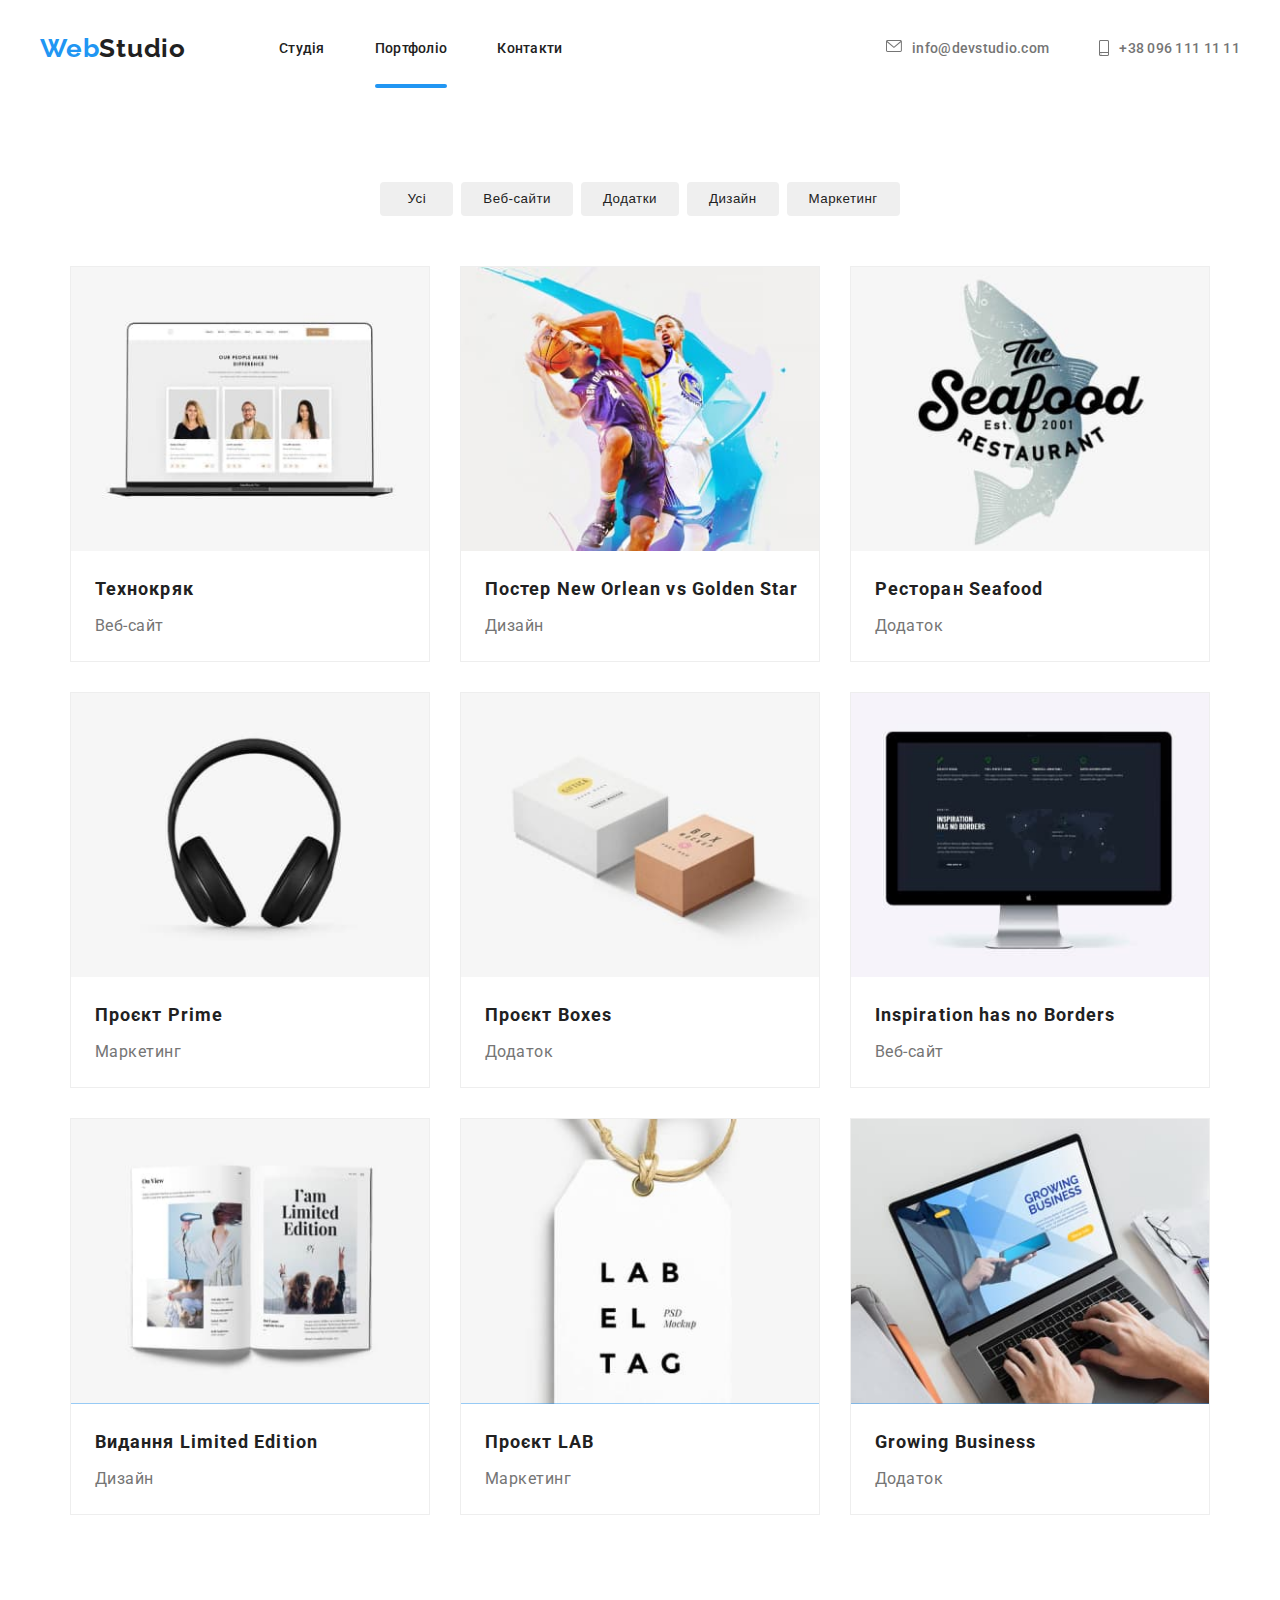
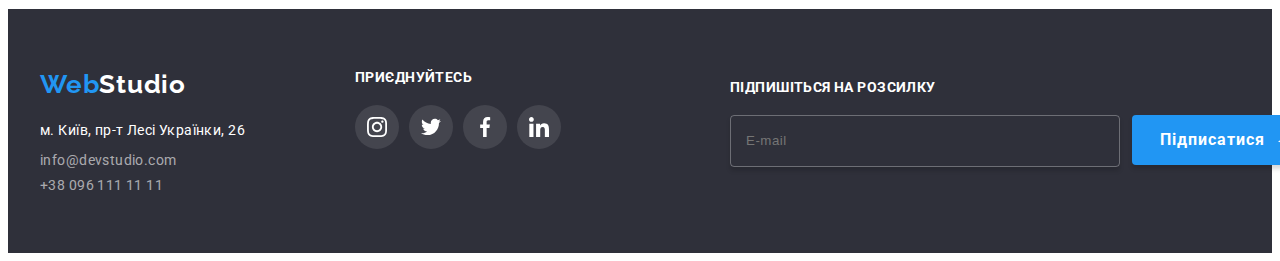
==== commit bd217e51: "finish homework" ====
--- a/portfolio.html
+++ b/portfolio.html
@@ -45,7 +45,7 @@
   <main class="main">
     <section class="project">
       <div class="container">
-        <h2 class="visually__hidden">Проєкти</h2>
+        <h2 class="visually-hidden">Проєкти</h2>
         <ul class="list filters">
           <li class="filters__item"><button class="filters__btn" type="button">Усі</button></li>
           <li class="filters__item"><button class="filters__btn" type="button">Веб-сайти</button></li>
--- a/css/main.min.css
+++ b/css/main.min.css
@@ -1 +1 @@
-.body{font-family:Roboto}h1,h2,h3,h4,p{margin-top:0;margin-bottom:0}ul{margin-top:0;margin-bottom:0;padding-left:0}img{display:block;max-width:100%;height:auto}.list{list-style:none;padding:0}.link{text-decoration:none}.visually-hidden{position:absolute;width:1px;height:1px;margin:-1px;border:0;padding:0;white-space:nowrap;-webkit-clip-path:inset(100%);clip-path:inset(100%);clip:rect(0 0 0 0);overflow:hidden}.container{width:1200px;margin:0 auto;padding:0 15px}.logo{font-family:Raleway;font-size:26px;font-weight:700;letter-spacing:.78px;margin-right:93px;text-decoration:none}.logo__colortext{color:#2196f3}.header__logo{color:#212121}.logo__footer{margin-bottom:20px;color:#fff}.btn{font-family:Roboto;color:#fff;font-weight:700;-webkit-transition:opacity 250ms cubic-bezier(0.4, 0, 0.2, 1);transition:opacity 250ms cubic-bezier(0.4, 0, 0.2, 1);background-color:#2196f3;line-height:1.87;letter-spacing:.96px;border:none;border-radius:4px;display:block;margin:0 auto;font-size:16px}.btn:hover,.btn:focus{opacity:.8;cursor:pointer}.business__btn{text-align:center;padding:10px 32px;min-width:73px}.footer__btn{display:-webkit-box;display:-ms-flexbox;display:flex;-webkit-box-align:center;-ms-flex-align:center;align-items:center;-webkit-box-shadow:0px 4px 4px 0px rgba(0,0,0,.15);box-shadow:0px 4px 4px 0px rgba(0,0,0,.15);padding-top:10px;padding-bottom:10px;padding-left:28px;position:relative;width:200px;height:50px;padding-right:28px}.order__btn{-webkit-box-shadow:0px 4px 4px 0px rgba(0,0,0,.15);box-shadow:0px 4px 4px 0px rgba(0,0,0,.15);padding:10px 52px;margin-top:30px}.header>.container{display:-webkit-box;display:-ms-flexbox;display:flex;-webkit-box-align:center;-ms-flex-align:center;align-items:center}.nav__list{display:-webkit-box;display:-ms-flexbox;display:flex;gap:50px}.nav__link{color:#212121;font-size:14px;font-weight:500;letter-spacing:.28px;text-decoration:none;display:block;padding:32px 0;position:relative;-webkit-transition:color 250ms cubic-bezier(0.4, 0, 0.2, 1);transition:color 250ms cubic-bezier(0.4, 0, 0.2, 1)}.nav__link:hover,.nav__link:focus{color:#2196f3}.nav__link--current::after{content:"";display:block;height:4px;width:100%;background-color:#2196f3;position:absolute;bottom:0;border-radius:4px;-webkit-transition:-webkit-transform 250ms cubic-bezier(0.4, 0, 0.2, 1);transition:-webkit-transform 250ms cubic-bezier(0.4, 0, 0.2, 1);transition:transform 250ms cubic-bezier(0.4, 0, 0.2, 1);transition:transform 250ms cubic-bezier(0.4, 0, 0.2, 1), -webkit-transform 250ms cubic-bezier(0.4, 0, 0.2, 1)}.nav__link--current:focus::after,.nav__link--current:hover::after{-webkit-transform:translateY(-10px);-ms-transform:translateY(-10px);transform:translateY(-10px)}.contact-list{display:-webkit-box;display:-ms-flexbox;display:flex;gap:50px;margin-left:auto}.contact-list__link{color:#757575;font-size:14px;font-weight:500;letter-spacing:.28px;text-decoration:none;display:-webkit-box;display:-ms-flexbox;display:flex;-webkit-box-pack:center;-ms-flex-pack:center;justify-content:center;-webkit-transition:color 250ms cubic-bezier(0.4, 0, 0.2, 1);transition:color 250ms cubic-bezier(0.4, 0, 0.2, 1)}.contact-list__link:hover,.contact-list__link:focus{color:#2196f3}.contact-list__icon{fill:#757575;margin-right:10px;-webkit-transition:fill 250ms cubic-bezier(0.4, 0, 0.2, 1);transition:fill 250ms cubic-bezier(0.4, 0, 0.2, 1)}.contact-list__link:hover .contact-list__icon,.contact-list__link:focus .contact-list__icon{fill:#2196f3}.business{padding-top:200px;padding-bottom:200px;background-image:-webkit-gradient(linear, left top, left bottom, from(rgba(47, 48, 58, 0.4)), to(rgba(47, 48, 58, 0.4))),url("../images/bussines/business_bg1.jpg");background-image:linear-gradient(rgba(47, 48, 58, 0.4), rgba(47, 48, 58, 0.4)),url("../images/bussines/business_bg1.jpg");background-repeat:no-repeat;background-position:center}.business__title{color:#fff;text-align:center;font-size:44px;line-height:1.36;letter-spacing:2.64px;text-transform:uppercase;margin-bottom:30px;white-space:nowrap}.rules{padding-top:94px;padding-bottom:94px}.rules__list{display:-webkit-box;display:-ms-flexbox;display:flex;-webkit-box-pack:center;-ms-flex-pack:center;justify-content:center;gap:30px}.rules__item::before{content:"";display:block;border-radius:4px;width:270px;height:120px;background-color:#f5f4fa;margin-bottom:30px;background-repeat:no-repeat;background-position:center}.rules__item:nth-child(1)::before{background-image:url("../images/rules/rules_img.1.svg")}.rules__item:nth-child(2)::before{background-image:url("../images/rules/rules_img.2.svg")}.rules__item:nth-child(3)::before{background-image:url("../images/rules/rules_img.3.svg")}.rules__item:nth-child(4)::before{background-image:url("../images/rules/rules_img.4.svg")}.rules__title{color:#212121;font-size:14px;letter-spacing:.42px;margin-bottom:10px}.rules__text{color:#757575;font-size:14px;line-height:1.71;letter-spacing:.42px}.do{padding-bottom:94px}.do__list{display:-webkit-box;display:-ms-flexbox;display:flex;-webkit-box-pack:center;-ms-flex-pack:center;justify-content:center;gap:30px}.do__title{color:#212121;text-align:center;font-size:36px;letter-spacing:1.08px;margin-bottom:50px}.do__item{position:relative}.do__subtitle{color:#fff;background-color:rgba(47,48,58,.8);text-align:center;font-size:14px;line-height:normal;letter-spacing:.42px;text-transform:uppercase;width:370px;position:absolute;bottom:0;padding-bottom:27px;padding-top:27px}.team{background-color:#f5f4fa;padding-top:94px;padding-bottom:94px}.team__list{display:-webkit-box;display:-ms-flexbox;display:flex;-webkit-box-pack:center;-ms-flex-pack:center;justify-content:center;gap:30px}.team__wrapper-info{background-color:#fff;padding-bottom:30px;padding-top:30px;-webkit-box-shadow:0px 2px 1px 0px rgba(0,0,0,.2),0px 1px 1px 0px rgba(0,0,0,.14),0px 1px 3px 0px rgba(0,0,0,.12);box-shadow:0px 2px 1px 0px rgba(0,0,0,.2),0px 1px 1px 0px rgba(0,0,0,.14),0px 1px 3px 0px rgba(0,0,0,.12);border-radius:0px 0px 4px 4px}.team__title{color:#212121;text-align:center;font-size:36px;letter-spacing:1.08px;margin-bottom:50px}.team__subtitle{color:#212121;font-size:16px;font-weight:500;letter-spacing:.48px;text-align:center;margin-bottom:10px}.team__text{color:#757575;letter-spacing:.48px;text-align:center}.social{display:-webkit-box;display:-ms-flexbox;display:flex;gap:10px;-webkit-box-pack:center;-ms-flex-pack:center;justify-content:center;margin-top:16px}.social__link{display:-webkit-box;display:-ms-flexbox;display:flex;border-radius:50%;width:44px;height:44px;-webkit-box-align:center;-ms-flex-align:center;align-items:center;-webkit-box-pack:center;-ms-flex-pack:center;justify-content:center;-webkit-transition:background-color 250ms cubic-bezier(0.4, 0, 0.2, 1);transition:background-color 250ms cubic-bezier(0.4, 0, 0.2, 1)}.social__link:hover,.social__link:focus{background-color:#2196f3}.social__icon{fill:#afb1b8;-webkit-transition:fill 250ms cubic-bezier(0.4, 0, 0.2, 1);transition:fill 250ms cubic-bezier(0.4, 0, 0.2, 1)}.social__link:hover .social__icon,.social__link:focus .social__icon{fill:#fff}.client{padding-top:94px;padding-bottom:94px}.client__title{color:#212121;text-align:center;font-size:36px;line-height:normal;letter-spacing:1.08px;margin-bottom:50px}.client__list{display:-webkit-box;display:-ms-flexbox;display:flex;-webkit-box-pack:center;-ms-flex-pack:center;justify-content:center;gap:30px}.client__link{border-radius:4px;border:1px solid #afb1b8;width:170px;height:92px;display:-webkit-box;display:-ms-flexbox;display:flex;-webkit-box-align:center;-ms-flex-align:center;align-items:center;-webkit-box-pack:center;-ms-flex-pack:center;justify-content:center;-webkit-transition:border-color 250ms cubic-bezier(0.4, 0, 0.2, 1);transition:border-color 250ms cubic-bezier(0.4, 0, 0.2, 1)}.client__link:hover,.client__link:focus{border-color:#2196f3}.client__icon{fill:#afb1b8;-webkit-transition:fill 250ms cubic-bezier(0.4, 0, 0.2, 1);transition:fill 250ms cubic-bezier(0.4, 0, 0.2, 1)}.client__link:hover .client__icon,.client__link:focus .client__icon{fill:#2196f3}.footer{padding-top:60px;padding-bottom:60px;background-color:#2f303a}.footer__content-address{display:-webkit-box;display:-ms-flexbox;display:flex;-webkit-box-orient:vertical;-webkit-box-direction:normal;-ms-flex-direction:column;flex-direction:column;gap:9px}.footer__map{color:#fff;font-size:14px;font-style:normal;line-height:1.71;letter-spacing:.42px;text-decoration:none}.footer__date{color:rgba(255,255,255,.6);font-size:14px;font-style:normal;letter-spacing:.42px;text-decoration:none;-webkit-transition:opacity 250ms cubic-bezier(0.4, 0, 0.2, 1);transition:opacity 250ms cubic-bezier(0.4, 0, 0.2, 1)}.footer__date:hover,.footer__date:focus{opacity:.6}.logo__footer{margin-bottom:20px;color:#fff}.join__title{color:#fff;font-size:14px;line-height:normal;letter-spacing:.42px;text-transform:uppercase;margin-bottom:20px}.footer-soc{display:-webkit-box;display:-ms-flexbox;display:flex;gap:10px;-webkit-box-align:center;-ms-flex-align:center;align-items:center;-webkit-box-pack:center;-ms-flex-pack:center;justify-content:center}.footer-soc__link{background-color:rgba(255,255,255,.1019607843);display:-webkit-box;display:-ms-flexbox;display:flex;-webkit-box-pack:center;-ms-flex-pack:center;justify-content:center;-webkit-box-align:center;-ms-flex-align:center;align-items:center;width:44px;height:44px;border-radius:50%;-webkit-transition:background-color 250ms cubic-bezier(0.4, 0, 0.2, 1);transition:background-color 250ms cubic-bezier(0.4, 0, 0.2, 1)}.footer-soc__link:hover,.footer-soc__link:focus{background-color:#2196f3}.footer-soc__icon{fill:#fff}.footer__container{display:-webkit-box;display:-ms-flexbox;display:flex;gap:76px}.footer__form{display:-webkit-box;display:-ms-flexbox;display:flex;-webkit-box-align:center;-ms-flex-align:center;align-items:center;gap:12px}.footer__form-subscribe{margin-left:93px;padding-top:10px}.footer__form-text{color:#fff;font-size:14px;font-weight:700;line-height:normal;letter-spacing:.42px;text-transform:uppercase;margin-bottom:20px}.footer__form-input{color:rgba(255,255,255,.6);line-height:20px;letter-spacing:.48px;background:rgba(0,0,0,0);border-radius:4px;border:1px solid rgba(255,255,255,.3);-webkit-box-shadow:0px 4px 4px 0px rgba(0,0,0,.15);box-shadow:0px 4px 4px 0px rgba(0,0,0,.15);padding:15px;width:358px;-webkit-transition:border-color 250ms cubic-bezier(0.4, 0, 0.2, 1);transition:border-color 250ms cubic-bezier(0.4, 0, 0.2, 1)}.footer__form-input:hover,.footer__form-input:focus{border-color:#2196f3;outline:none}.btn__icon{fill:#fff;position:absolute;right:30px}.backdrop{position:fixed;top:0;left:0;width:100%;height:100%;background-color:rgba(0,0,0,.5);opacity:1;-webkit-transition:opacity 250ms cubic-bezier(0.4, 0, 0.2, 1);transition:opacity 250ms cubic-bezier(0.4, 0, 0.2, 1)}.backdrop.is-hidden{opacity:0;pointer-events:none}.no-scroll{overflow:hidden}.backdrop.is-hidden .order{-webkit-transform:translate(-50%, -50%) scale(0);-ms-transform:translate(-50%, -50%) scale(0);transform:translate(-50%, -50%) scale(0)}.order{position:absolute;top:50%;left:50%;min-width:528px;min-height:581px;padding:41px;background-color:#fff;-webkit-transform:translate(-50%, -50%) scale(1);-ms-transform:translate(-50%, -50%) scale(1);transform:translate(-50%, -50%) scale(1);-webkit-transition:opacity 250ms cubic-bezier(0.4, 0, 0.2, 1),-webkit-transform 250ms cubic-bezier(0.4, 0, 0.2, 1);transition:opacity 250ms cubic-bezier(0.4, 0, 0.2, 1),-webkit-transform 250ms cubic-bezier(0.4, 0, 0.2, 1);transition:transform 250ms cubic-bezier(0.4, 0, 0.2, 1),opacity 250ms cubic-bezier(0.4, 0, 0.2, 1);transition:transform 250ms cubic-bezier(0.4, 0, 0.2, 1),opacity 250ms cubic-bezier(0.4, 0, 0.2, 1),-webkit-transform 250ms cubic-bezier(0.4, 0, 0.2, 1);border-radius:4px;-webkit-box-shadow:0px 2px 1px 0px rgba(0,0,0,.2),0px 1px 1px 0px rgba(0,0,0,.14),0px 1px 3px 0px rgba(0,0,0,.12);box-shadow:0px 2px 1px 0px rgba(0,0,0,.2),0px 1px 1px 0px rgba(0,0,0,.14),0px 1px 3px 0px rgba(0,0,0,.12)}.order__btn-close{border:1px solid rgba(0,0,0,.1);border-radius:50%;padding:6px;display:-webkit-box;display:-ms-flexbox;display:flex;-webkit-box-align:center;-ms-flex-align:center;align-items:center;-webkit-box-pack:center;-ms-flex-pack:center;justify-content:center;background:none;position:absolute;right:8px;top:8px;-webkit-transition:fill 250ms cubic-bezier(0.4, 0, 0.2, 1);transition:fill 250ms cubic-bezier(0.4, 0, 0.2, 1)}.order__btn-close:focus,.order__btn-close:hover{fill:#2196f3;cursor:pointer}.order__title{color:#212121;text-align:center;font-size:20px;font-weight:700;line-height:normal;letter-spacing:.6px;margin-bottom:12px}.order__label{color:#757575;font-size:12px;letter-spacing:.12px;position:relative;display:-webkit-box;display:-ms-flexbox;display:flex;-webkit-box-orient:vertical;-webkit-box-direction:normal;-ms-flex-direction:column;flex-direction:column}.order__label:not(:first-child){margin-top:10px}.order__input{width:448px;height:40px;border-radius:4px;border:1px solid rgba(33,33,33,.2);display:block;padding-left:42px;outline:none;margin-top:4px;-webkit-transition:border-color 250ms cubic-bezier(0.4, 0, 0.2, 1);transition:border-color 250ms cubic-bezier(0.4, 0, 0.2, 1)}.order__input:hover,.order__input:focus{border-color:#2196f3;cursor:pointer}.order__icon{position:absolute;top:28px;left:8px;-webkit-transition:fill 250ms cubic-bezier(0.4, 0, 0.2, 1);transition:fill 250ms cubic-bezier(0.4, 0, 0.2, 1)}.order__input:hover+.order__icon,.order__input:focus+.order__icon{fill:#2196f3}.order__textarea{border-radius:4px;border:1px solid rgba(33,33,33,.2);width:448px;height:120px;resize:none;color:rgba(117,117,117,.5);line-height:normal;letter-spacing:.12px;margin-top:4px;padding:12px 16px;-webkit-transition:border-color 250ms cubic-bezier(0.4, 0, 0.2, 1);transition:border-color 250ms cubic-bezier(0.4, 0, 0.2, 1)}.order__textarea:hover,.order__textarea:focus{border-color:#2196f3}.order__label-agree{color:#757575;font-size:14px;line-height:24px;letter-spacing:.42px;display:-webkit-box;display:-ms-flexbox;display:flex;-webkit-box-align:center;-ms-flex-align:center;align-items:center;margin-top:20px;-webkit-box-pack:center;-ms-flex-pack:center;justify-content:center;gap:7px}.order__input-agree{color:#212121;margin-right:7px;margin-left:7px}.order__link{color:#2196f3;padding-left:5px}.project{padding-top:94px;padding-bottom:94px}.filters{display:-webkit-box;display:-ms-flexbox;display:flex;-webkit-box-pack:center;-ms-flex-pack:center;justify-content:center;gap:8px}.filters__btn{color:#212121;min-width:73px;padding:6px 22px;font-weight:500;line-height:1.62;letter-spacing:.48px;border-radius:4px;border-color:rgba(0,0,0,0);border:none;min-width:73px;-webkit-transition:color 250ms cubic-bezier(0.4, 0, 0.2, 1),background-color 250ms cubic-bezier(0.4, 0, 0.2, 1),-webkit-box-shadow 250ms cubic-bezier(0.4, 0, 0.2, 1);transition:color 250ms cubic-bezier(0.4, 0, 0.2, 1),background-color 250ms cubic-bezier(0.4, 0, 0.2, 1),-webkit-box-shadow 250ms cubic-bezier(0.4, 0, 0.2, 1);transition:color 250ms cubic-bezier(0.4, 0, 0.2, 1),background-color 250ms cubic-bezier(0.4, 0, 0.2, 1),box-shadow 250ms cubic-bezier(0.4, 0, 0.2, 1);transition:color 250ms cubic-bezier(0.4, 0, 0.2, 1),background-color 250ms cubic-bezier(0.4, 0, 0.2, 1),box-shadow 250ms cubic-bezier(0.4, 0, 0.2, 1),-webkit-box-shadow 250ms cubic-bezier(0.4, 0, 0.2, 1)}.filters__btn:hover,.filters__btn:focus{background-color:#2196f3;color:#fff;cursor:pointer;-webkit-box-shadow:0px 2px 2px 0px rgba(0,0,0,.12),0px 1px 2px 0px rgba(0,0,0,.08),0px 3px 1px 0px rgba(0,0,0,.1);box-shadow:0px 2px 2px 0px rgba(0,0,0,.12),0px 1px 2px 0px rgba(0,0,0,.08),0px 3px 1px 0px rgba(0,0,0,.1)}.projects__list{margin-top:50px;display:-webkit-box;display:-ms-flexbox;display:flex;-webkit-box-pack:center;-ms-flex-pack:center;justify-content:center;-ms-flex-wrap:wrap;flex-wrap:wrap;gap:30px}.projects__item{-ms-flex-preferred-size:calc((100% - 60px)/3);flex-basis:calc((100% - 60px)/3)}.projects__item:hover .project__overlay{-webkit-transform:translateY(0);-ms-transform:translateY(0);transform:translateY(0)}.project__overlay{position:absolute;top:0;left:0;height:100%;width:100%;background-color:rgba(33,149,243,.7882352941);-webkit-transform:translateY(100%);-ms-transform:translateY(100%);transform:translateY(100%);-webkit-transition:-webkit-transform 250ms cubic-bezier(0.4, 0, 0.2, 1);transition:-webkit-transform 250ms cubic-bezier(0.4, 0, 0.2, 1);transition:transform 250ms cubic-bezier(0.4, 0, 0.2, 1);transition:transform 250ms cubic-bezier(0.4, 0, 0.2, 1), -webkit-transform 250ms cubic-bezier(0.4, 0, 0.2, 1)}.project__overlay-text{color:#fff;font-size:18px;font-weight:400;line-height:28px;letter-spacing:.54px;padding:63px 24px}.project__subtitle{color:#fff;font-size:16px;line-height:1.87;letter-spacing:.48px}.project__wrapper-img{overflow:hidden;position:relative}.project__wrapper-info{background-color:#fff;padding-top:20px;padding-left:24px;padding-bottom:20px}.projects__link{text-decoration:none;display:block;border:1px solid #eee;-webkit-transition:-webkit-box-shadow 250ms cubic-bezier(0.4, 0, 0.2, 1);transition:-webkit-box-shadow 250ms cubic-bezier(0.4, 0, 0.2, 1);transition:box-shadow 250ms cubic-bezier(0.4, 0, 0.2, 1);transition:box-shadow 250ms cubic-bezier(0.4, 0, 0.2, 1), -webkit-box-shadow 250ms cubic-bezier(0.4, 0, 0.2, 1)}.projects__link:focus,.projects__link:hover{-webkit-box-shadow:1px 4px 6px 0px rgba(0,0,0,.16),0px 4px 4px 0px rgba(0,0,0,.06),0px 1px 1px 0px rgba(0,0,0,.12);box-shadow:1px 4px 6px 0px rgba(0,0,0,.16),0px 4px 4px 0px rgba(0,0,0,.06),0px 1px 1px 0px rgba(0,0,0,.12);cursor:pointer}.projects__title{color:#212121;font-size:18px;line-height:2;letter-spacing:1.08px;margin-bottom:4px}.projects__text{color:#757575;line-height:1.87;letter-spacing:.48px}/*# sourceMappingURL=main.min.css.map */+.client__title,.team__title,.do__title{color:#212121;text-align:center;font-size:36px;letter-spacing:1.08px}.footer__form-text,.join__title{color:#fff;font-size:14px;margin-bottom:20px;letter-spacing:.42px}.body{font-family:Roboto}h1,h2,h3,h4,p{margin-top:0;margin-bottom:0}ul{margin-top:0;margin-bottom:0;padding-left:0}img{display:block;max-width:100%;height:auto}.list{list-style:none;padding:0}.link{text-decoration:none}.visually-hidden{position:absolute;width:1px;height:1px;margin:-1px;border:0;padding:0;white-space:nowrap;-webkit-clip-path:inset(100%);clip-path:inset(100%);clip:rect(0 0 0 0);overflow:hidden}.container{width:1200px;margin:0 auto;padding:0 15px}.logo{font-family:Raleway;font-size:26px;font-weight:700;letter-spacing:.78px;margin-right:93px;text-decoration:none}.logo__colortext{color:#2196f3}.header__logo{color:#212121}.logo__footer{margin-bottom:20px;color:#fff}.btn{font-family:Roboto;color:#fff;font-weight:700;-webkit-transition:opacity 250ms cubic-bezier(0.4, 0, 0.2, 1);transition:opacity 250ms cubic-bezier(0.4, 0, 0.2, 1);background-color:#2196f3;line-height:1.87;letter-spacing:.96px;border:none;border-radius:4px;display:block;margin:0 auto;font-size:16px}.btn:hover,.btn:focus{opacity:.8;cursor:pointer}.business__btn{text-align:center;padding:10px 32px;min-width:73px}.footer__btn{display:-webkit-box;display:-ms-flexbox;display:flex;-webkit-box-align:center;-ms-flex-align:center;align-items:center;-webkit-box-shadow:0px 4px 4px 0px rgba(0,0,0,.15);box-shadow:0px 4px 4px 0px rgba(0,0,0,.15);padding-top:10px;padding-bottom:10px;padding-left:28px;position:relative;width:200px;height:50px;padding-right:28px}.order__btn{-webkit-box-shadow:0px 4px 4px 0px rgba(0,0,0,.15);box-shadow:0px 4px 4px 0px rgba(0,0,0,.15);padding:10px 52px;margin-top:30px}.header>.container{display:-webkit-box;display:-ms-flexbox;display:flex;-webkit-box-align:center;-ms-flex-align:center;align-items:center}.nav__list{display:-webkit-box;display:-ms-flexbox;display:flex;gap:50px}.nav__link{color:#212121;font-size:14px;font-weight:500;letter-spacing:.28px;text-decoration:none;display:block;padding:32px 0;position:relative;-webkit-transition:color 250ms cubic-bezier(0.4, 0, 0.2, 1);transition:color 250ms cubic-bezier(0.4, 0, 0.2, 1)}.nav__link:hover,.nav__link:focus{color:#2196f3}.nav__link--current::after{content:"";display:block;height:4px;width:100%;background-color:#2196f3;position:absolute;bottom:0;border-radius:4px;-webkit-transition:-webkit-transform 250ms cubic-bezier(0.4, 0, 0.2, 1);transition:-webkit-transform 250ms cubic-bezier(0.4, 0, 0.2, 1);transition:transform 250ms cubic-bezier(0.4, 0, 0.2, 1);transition:transform 250ms cubic-bezier(0.4, 0, 0.2, 1), -webkit-transform 250ms cubic-bezier(0.4, 0, 0.2, 1)}.nav__link--current:focus::after,.nav__link--current:hover::after{-webkit-transform:translateY(-10px);-ms-transform:translateY(-10px);transform:translateY(-10px)}.contact-list{display:-webkit-box;display:-ms-flexbox;display:flex;gap:50px;margin-left:auto}.contact-list__link{color:#757575;font-size:14px;font-weight:500;letter-spacing:.28px;text-decoration:none;display:-webkit-box;display:-ms-flexbox;display:flex;-webkit-box-pack:center;-ms-flex-pack:center;justify-content:center;gap:0;-webkit-transition:color 250ms cubic-bezier(0.4, 0, 0.2, 1);transition:color 250ms cubic-bezier(0.4, 0, 0.2, 1)}.contact-list__link:hover,.contact-list__link:focus{color:#2196f3}.contact-list__icon{fill:#757575;margin-right:10px;-webkit-transition:fill 250ms cubic-bezier(0.4, 0, 0.2, 1);transition:fill 250ms cubic-bezier(0.4, 0, 0.2, 1)}.contact-list__link:hover .contact-list__icon,.contact-list__link:focus .contact-list__icon{fill:#2196f3}.business{padding-top:200px;padding-bottom:200px;background-image:-webkit-gradient(linear, left top, left bottom, from(rgba(47, 48, 58, 0.4)), to(rgba(47, 48, 58, 0.4))),url("../images/bussines/business_bg1.jpg");background-image:linear-gradient(rgba(47, 48, 58, 0.4), rgba(47, 48, 58, 0.4)),url("../images/bussines/business_bg1.jpg");background-repeat:no-repeat;background-position:center}.business__title{color:#fff;text-align:center;font-size:44px;line-height:1.36;letter-spacing:2.64px;text-transform:uppercase;margin-bottom:30px;white-space:nowrap}.rules{padding-top:94px;padding-bottom:94px}.rules__list{display:-webkit-box;display:-ms-flexbox;display:flex;-webkit-box-pack:center;-ms-flex-pack:center;justify-content:center;gap:30px}.rules__item::before{content:"";display:block;border-radius:4px;width:270px;height:120px;background-color:#f5f4fa;margin-bottom:30px;background-repeat:no-repeat;background-position:center}.rules__item:nth-child(1)::before{background-image:url("../images/rules/rules_img.1.svg")}.rules__item:nth-child(2)::before{background-image:url("../images/rules/rules_img.2.svg")}.rules__item:nth-child(3)::before{background-image:url("../images/rules/rules_img.3.svg")}.rules__item:nth-child(4)::before{background-image:url("../images/rules/rules_img.4.svg")}.rules__title{color:#212121;font-size:14px;letter-spacing:.42px;margin-bottom:10px}.rules__text{color:#757575;font-size:14px;line-height:1.71;letter-spacing:.42px}.do{padding-bottom:94px}.do__list{display:-webkit-box;display:-ms-flexbox;display:flex;-webkit-box-pack:center;-ms-flex-pack:center;justify-content:center;gap:30px}.do__title{margin-bottom:50px}.do__item{position:relative}.do__subtitle{color:#fff;background-color:rgba(47,48,58,.8);text-align:center;font-size:14px;line-height:normal;letter-spacing:.42px;text-transform:uppercase;width:370px;position:absolute;bottom:0;padding-bottom:27px;padding-top:27px}.team{background-color:#f5f4fa;padding-top:94px;padding-bottom:94px}.team__list{display:-webkit-box;display:-ms-flexbox;display:flex;-webkit-box-pack:center;-ms-flex-pack:center;justify-content:center;gap:30px}.team__wrapper-info{background-color:#fff;padding-bottom:30px;padding-top:30px;-webkit-box-shadow:0px 2px 1px 0px rgba(0,0,0,.2),0px 1px 1px 0px rgba(0,0,0,.14),0px 1px 3px 0px rgba(0,0,0,.12);box-shadow:0px 2px 1px 0px rgba(0,0,0,.2),0px 1px 1px 0px rgba(0,0,0,.14),0px 1px 3px 0px rgba(0,0,0,.12);border-radius:0px 0px 4px 4px}.team__title{margin-bottom:50px}.team__subtitle{color:#212121;font-size:16px;font-weight:500;letter-spacing:.48px;text-align:center;margin-bottom:10px}.team__text{color:#757575;letter-spacing:.48px;text-align:center}.social{display:-webkit-box;display:-ms-flexbox;display:flex;-webkit-box-pack:center;-ms-flex-pack:center;justify-content:center;gap:10px;margin-top:16px}.social__link{display:-webkit-box;display:-ms-flexbox;display:flex;-webkit-box-pack:center;-ms-flex-pack:center;justify-content:center;gap:0;border-radius:50%;width:44px;height:44px;-webkit-box-align:center;-ms-flex-align:center;align-items:center;-webkit-transition:background-color 250ms cubic-bezier(0.4, 0, 0.2, 1);transition:background-color 250ms cubic-bezier(0.4, 0, 0.2, 1)}.social__link:hover,.social__link:focus{background-color:#2196f3}.social__icon{fill:#afb1b8;-webkit-transition:fill 250ms cubic-bezier(0.4, 0, 0.2, 1);transition:fill 250ms cubic-bezier(0.4, 0, 0.2, 1)}.social__link:hover .social__icon,.social__link:focus .social__icon{fill:#fff}.client{padding-top:94px;padding-bottom:94px}.client__title{line-height:normal;margin-bottom:50px}.client__list{display:-webkit-box;display:-ms-flexbox;display:flex;-webkit-box-pack:center;-ms-flex-pack:center;justify-content:center;gap:30px}.client__link{border-radius:4px;border:1px solid #afb1b8;width:170px;height:92px;display:-webkit-box;display:-ms-flexbox;display:flex;-webkit-box-pack:center;-ms-flex-pack:center;justify-content:center;gap:0;-webkit-box-align:center;-ms-flex-align:center;align-items:center;-webkit-transition:border-color 250ms cubic-bezier(0.4, 0, 0.2, 1);transition:border-color 250ms cubic-bezier(0.4, 0, 0.2, 1)}.client__link:hover,.client__link:focus{border-color:#2196f3}.client__icon{fill:#afb1b8;-webkit-transition:fill 250ms cubic-bezier(0.4, 0, 0.2, 1);transition:fill 250ms cubic-bezier(0.4, 0, 0.2, 1)}.client__link:hover .client__icon,.client__link:focus .client__icon{fill:#2196f3}.footer{padding-top:60px;padding-bottom:60px;background-color:#2f303a}.footer__content-address{display:-webkit-box;display:-ms-flexbox;display:flex;-webkit-box-orient:vertical;-webkit-box-direction:normal;-ms-flex-direction:column;flex-direction:column;gap:9px}.footer__map{color:#fff;font-size:14px;font-style:normal;line-height:1.71;letter-spacing:.42px;text-decoration:none}.footer__date{color:rgba(255,255,255,.6);font-size:14px;font-style:normal;letter-spacing:.42px;text-decoration:none;-webkit-transition:opacity 250ms cubic-bezier(0.4, 0, 0.2, 1);transition:opacity 250ms cubic-bezier(0.4, 0, 0.2, 1)}.footer__date:hover,.footer__date:focus{opacity:.6}.logo__footer{margin-bottom:20px;color:#fff}.join__title{text-transform:uppercase;line-height:normal}.footer-soc{display:-webkit-box;display:-ms-flexbox;display:flex;-webkit-box-pack:center;-ms-flex-pack:center;justify-content:center;gap:10px;-webkit-box-align:center;-ms-flex-align:center;align-items:center}.footer-soc__link{background-color:rgba(255,255,255,.1019607843);display:-webkit-box;display:-ms-flexbox;display:flex;-webkit-box-pack:center;-ms-flex-pack:center;justify-content:center;gap:0;-webkit-box-align:center;-ms-flex-align:center;align-items:center;width:44px;height:44px;border-radius:50%;-webkit-transition:background-color 250ms cubic-bezier(0.4, 0, 0.2, 1);transition:background-color 250ms cubic-bezier(0.4, 0, 0.2, 1)}.footer-soc__link:hover,.footer-soc__link:focus{background-color:#2196f3}.footer-soc__icon{fill:#fff}.footer__container{display:-webkit-box;display:-ms-flexbox;display:flex;gap:76px}.footer__form{display:-webkit-box;display:-ms-flexbox;display:flex;-webkit-box-pack:center;-ms-flex-pack:center;justify-content:center;gap:12px}.footer__form-subscribe{margin-left:93px;padding-top:10px}.footer__form-text{font-weight:700;line-height:normal;text-transform:uppercase}.footer__form-input{color:rgba(255,255,255,.6);line-height:20px;letter-spacing:.48px;background:rgba(0,0,0,0);border-radius:4px;border:1px solid rgba(255,255,255,.3);-webkit-box-shadow:0px 4px 4px 0px rgba(0,0,0,.15);box-shadow:0px 4px 4px 0px rgba(0,0,0,.15);padding:15px;width:358px;-webkit-transition:border-color 250ms cubic-bezier(0.4, 0, 0.2, 1);transition:border-color 250ms cubic-bezier(0.4, 0, 0.2, 1)}.footer__form-input:hover,.footer__form-input:focus{border-color:#2196f3;outline:none}.btn__icon{fill:#fff;position:absolute;right:30px}.backdrop{position:fixed;top:0;left:0;width:100%;height:100%;background-color:rgba(0,0,0,.5);opacity:1;-webkit-transition:opacity 250ms cubic-bezier(0.4, 0, 0.2, 1);transition:opacity 250ms cubic-bezier(0.4, 0, 0.2, 1)}.backdrop.is-hidden{opacity:0;pointer-events:none}.no-scroll{overflow:hidden}.backdrop.is-hidden .order{-webkit-transform:translate(-50%, -50%) scale(0);-ms-transform:translate(-50%, -50%) scale(0);transform:translate(-50%, -50%) scale(0)}.order{position:absolute;top:50%;left:50%;min-width:528px;min-height:581px;padding:41px;background-color:#fff;-webkit-transform:translate(-50%, -50%) scale(1);-ms-transform:translate(-50%, -50%) scale(1);transform:translate(-50%, -50%) scale(1);-webkit-transition:opacity 250ms cubic-bezier(0.4, 0, 0.2, 1),-webkit-transform 250ms cubic-bezier(0.4, 0, 0.2, 1);transition:opacity 250ms cubic-bezier(0.4, 0, 0.2, 1),-webkit-transform 250ms cubic-bezier(0.4, 0, 0.2, 1);transition:transform 250ms cubic-bezier(0.4, 0, 0.2, 1),opacity 250ms cubic-bezier(0.4, 0, 0.2, 1);transition:transform 250ms cubic-bezier(0.4, 0, 0.2, 1),opacity 250ms cubic-bezier(0.4, 0, 0.2, 1),-webkit-transform 250ms cubic-bezier(0.4, 0, 0.2, 1);border-radius:4px;-webkit-box-shadow:0px 2px 1px 0px rgba(0,0,0,.2),0px 1px 1px 0px rgba(0,0,0,.14),0px 1px 3px 0px rgba(0,0,0,.12);box-shadow:0px 2px 1px 0px rgba(0,0,0,.2),0px 1px 1px 0px rgba(0,0,0,.14),0px 1px 3px 0px rgba(0,0,0,.12)}.order__btn-close{border:1px solid rgba(0,0,0,.1);border-radius:50%;padding:6px;display:-webkit-box;display:-ms-flexbox;display:flex;-webkit-box-pack:center;-ms-flex-pack:center;justify-content:center;gap:0;background:none;position:absolute;right:8px;top:8px;-webkit-transition:fill 250ms cubic-bezier(0.4, 0, 0.2, 1);transition:fill 250ms cubic-bezier(0.4, 0, 0.2, 1)}.order__btn-close:focus,.order__btn-close:hover{fill:#2196f3;cursor:pointer}.order__title{color:#212121;text-align:center;font-size:20px;font-weight:700;line-height:normal;letter-spacing:.6px;margin-bottom:12px}.order__label{color:#757575;font-size:12px;letter-spacing:.12px;position:relative;display:-webkit-box;display:-ms-flexbox;display:flex;-webkit-box-orient:vertical;-webkit-box-direction:normal;-ms-flex-direction:column;flex-direction:column}.order__label:not(:first-child){margin-top:10px}.order__input{width:448px;height:40px;border-radius:4px;border:1px solid rgba(33,33,33,.2);display:block;padding-left:42px;outline:none;margin-top:4px;-webkit-transition:border-color 250ms cubic-bezier(0.4, 0, 0.2, 1);transition:border-color 250ms cubic-bezier(0.4, 0, 0.2, 1)}.order__input:hover,.order__input:focus{border-color:#2196f3;cursor:pointer}.order__icon{position:absolute;top:28px;left:8px;-webkit-transition:fill 250ms cubic-bezier(0.4, 0, 0.2, 1);transition:fill 250ms cubic-bezier(0.4, 0, 0.2, 1)}.order__input:hover+.order__icon,.order__input:focus+.order__icon{fill:#2196f3}.order__textarea{border-radius:4px;border:1px solid rgba(33,33,33,.2);width:448px;height:120px;resize:none;color:rgba(117,117,117,.5);line-height:normal;letter-spacing:.12px;margin-top:4px;padding:12px 16px;-webkit-transition:border-color 250ms cubic-bezier(0.4, 0, 0.2, 1);transition:border-color 250ms cubic-bezier(0.4, 0, 0.2, 1)}.order__textarea:hover,.order__textarea:focus{border-color:#2196f3}.order__label-agree{color:#757575;font-size:14px;line-height:24px;letter-spacing:.42px;display:-webkit-box;display:-ms-flexbox;display:flex;-webkit-box-pack:center;-ms-flex-pack:center;justify-content:center;gap:7px;margin-top:20px}.order__input-agree{color:#212121;margin-right:7px;margin-left:7px}.order__link{color:#2196f3;padding-left:5px}.project{padding-top:94px;padding-bottom:94px}.filters{display:-webkit-box;display:-ms-flexbox;display:flex;-webkit-box-pack:center;-ms-flex-pack:center;justify-content:center;gap:8px}.filters__btn{color:#212121;min-width:73px;padding:6px 22px;font-weight:500;line-height:1.62;letter-spacing:.48px;border-radius:4px;border-color:rgba(0,0,0,0);border:none;min-width:73px;-webkit-transition:color 250ms cubic-bezier(0.4, 0, 0.2, 1),background-color 250ms cubic-bezier(0.4, 0, 0.2, 1),-webkit-box-shadow 250ms cubic-bezier(0.4, 0, 0.2, 1);transition:color 250ms cubic-bezier(0.4, 0, 0.2, 1),background-color 250ms cubic-bezier(0.4, 0, 0.2, 1),-webkit-box-shadow 250ms cubic-bezier(0.4, 0, 0.2, 1);transition:color 250ms cubic-bezier(0.4, 0, 0.2, 1),background-color 250ms cubic-bezier(0.4, 0, 0.2, 1),box-shadow 250ms cubic-bezier(0.4, 0, 0.2, 1);transition:color 250ms cubic-bezier(0.4, 0, 0.2, 1),background-color 250ms cubic-bezier(0.4, 0, 0.2, 1),box-shadow 250ms cubic-bezier(0.4, 0, 0.2, 1),-webkit-box-shadow 250ms cubic-bezier(0.4, 0, 0.2, 1)}.filters__btn:hover,.filters__btn:focus{background-color:#2196f3;color:#fff;cursor:pointer;-webkit-box-shadow:0px 2px 2px 0px rgba(0,0,0,.12),0px 1px 2px 0px rgba(0,0,0,.08),0px 3px 1px 0px rgba(0,0,0,.1);box-shadow:0px 2px 2px 0px rgba(0,0,0,.12),0px 1px 2px 0px rgba(0,0,0,.08),0px 3px 1px 0px rgba(0,0,0,.1)}.projects__list{margin-top:50px;display:-webkit-box;display:-ms-flexbox;display:flex;-webkit-box-pack:center;-ms-flex-pack:center;justify-content:center;gap:30px;-ms-flex-wrap:wrap;flex-wrap:wrap}.projects__item{-ms-flex-preferred-size:calc((100% - 60px*(3 - 1))/3);flex-basis:calc((100% - 60px*(3 - 1))/3)}.projects__item:hover .project__overlay{-webkit-transform:translateY(0);-ms-transform:translateY(0);transform:translateY(0)}.project__overlay{position:absolute;top:0;left:0;height:100%;width:100%;background-color:rgba(33,149,243,.7882352941);-webkit-transform:translateY(100%);-ms-transform:translateY(100%);transform:translateY(100%);-webkit-transition:-webkit-transform 250ms cubic-bezier(0.4, 0, 0.2, 1);transition:-webkit-transform 250ms cubic-bezier(0.4, 0, 0.2, 1);transition:transform 250ms cubic-bezier(0.4, 0, 0.2, 1);transition:transform 250ms cubic-bezier(0.4, 0, 0.2, 1), -webkit-transform 250ms cubic-bezier(0.4, 0, 0.2, 1)}.project__overlay-text{color:#fff;font-size:18px;font-weight:400;line-height:28px;letter-spacing:.54px;padding:63px 24px}.project__subtitle{color:#fff;font-size:16px;line-height:1.87;letter-spacing:.48px}.project__wrapper-img{overflow:hidden;position:relative}.project__wrapper-info{background-color:#fff;padding-top:20px;padding-left:24px;padding-bottom:20px}.projects__link{text-decoration:none;display:block;border:1px solid #eee;-webkit-transition:-webkit-box-shadow 250ms cubic-bezier(0.4, 0, 0.2, 1);transition:-webkit-box-shadow 250ms cubic-bezier(0.4, 0, 0.2, 1);transition:box-shadow 250ms cubic-bezier(0.4, 0, 0.2, 1);transition:box-shadow 250ms cubic-bezier(0.4, 0, 0.2, 1), -webkit-box-shadow 250ms cubic-bezier(0.4, 0, 0.2, 1)}.projects__link:focus,.projects__link:hover{-webkit-box-shadow:1px 4px 6px 0px rgba(0,0,0,.16),0px 4px 4px 0px rgba(0,0,0,.06),0px 1px 1px 0px rgba(0,0,0,.12);box-shadow:1px 4px 6px 0px rgba(0,0,0,.16),0px 4px 4px 0px rgba(0,0,0,.06),0px 1px 1px 0px rgba(0,0,0,.12);cursor:pointer}.projects__title{color:#212121;font-size:18px;line-height:2;letter-spacing:1.08px;margin-bottom:4px}.projects__text{color:#757575;line-height:1.87;letter-spacing:.48px}/*# sourceMappingURL=main.min.css.map */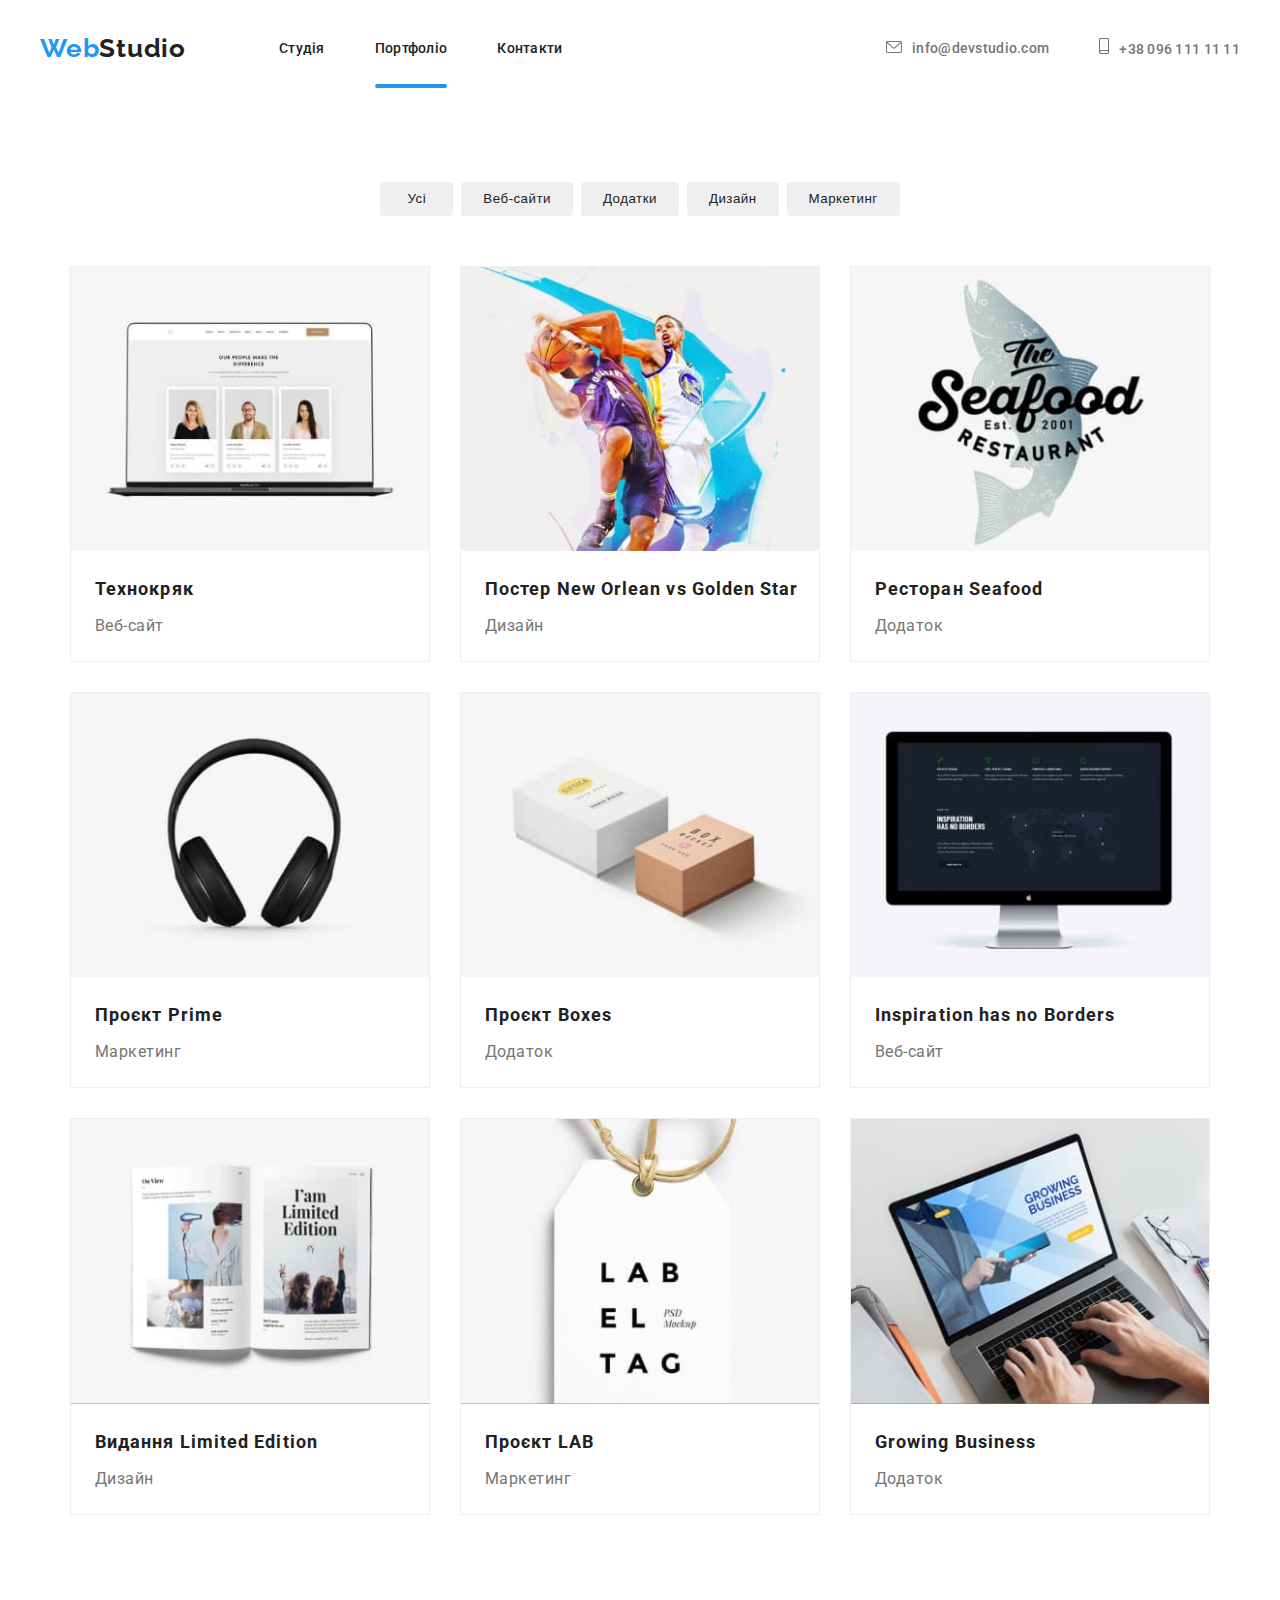
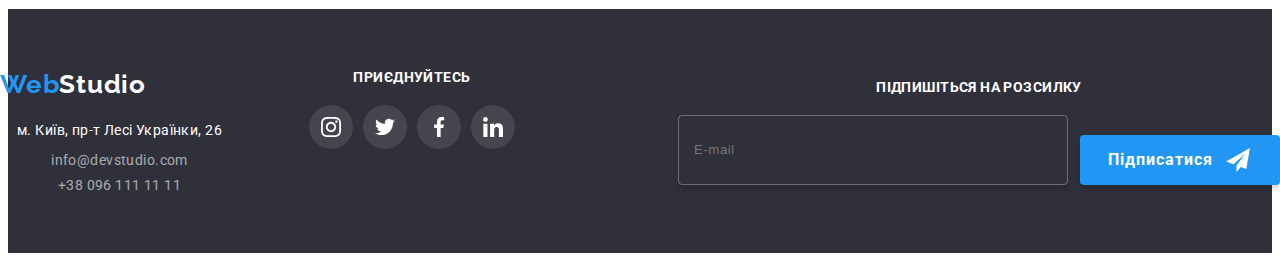
==== commit 1caf44b2: "check homework" ====
--- a/portfolio.html
+++ b/portfolio.html
@@ -20,6 +20,9 @@
   <header class="header">
     <div class="container">
       <a class="logo header__logo" href="./index.html"><span class="logo__colortext">Web</span>Studio</a>
+      <a class="btn__menu" href=""><svg class="btn__menu-icon" width="40" height="40">
+          <use href="./images/icon/symbol-defs.svg#icon-menu"></use>
+        </svg></a>
       <nav class="nav">
         <ul class="list nav__list">
           <li class="nav__item"><a href="./index.html" class="nav__link">Студія</a></li>
--- a/css/main.min.css
+++ b/css/main.min.css
@@ -1 +1 @@
-.client__title,.team__title,.do__title{color:#212121;text-align:center;font-size:36px;letter-spacing:1.08px}.footer__form-text,.join__title{color:#fff;font-size:14px;margin-bottom:20px;letter-spacing:.42px}.body{font-family:Roboto}h1,h2,h3,h4,p{margin-top:0;margin-bottom:0}ul{margin-top:0;margin-bottom:0;padding-left:0}img{display:block;max-width:100%;height:auto}.list{list-style:none;padding:0}.link{text-decoration:none}.visually-hidden{position:absolute;width:1px;height:1px;margin:-1px;border:0;padding:0;white-space:nowrap;-webkit-clip-path:inset(100%);clip-path:inset(100%);clip:rect(0 0 0 0);overflow:hidden}.container{width:1200px;margin:0 auto;padding:0 15px}.logo{font-family:Raleway;font-size:26px;font-weight:700;letter-spacing:.78px;margin-right:93px;text-decoration:none}.logo__colortext{color:#2196f3}.header__logo{color:#212121}.logo__footer{margin-bottom:20px;color:#fff}.btn{font-family:Roboto;color:#fff;font-weight:700;-webkit-transition:opacity 250ms cubic-bezier(0.4, 0, 0.2, 1);transition:opacity 250ms cubic-bezier(0.4, 0, 0.2, 1);background-color:#2196f3;line-height:1.87;letter-spacing:.96px;border:none;border-radius:4px;display:block;margin:0 auto;font-size:16px}.btn:hover,.btn:focus{opacity:.8;cursor:pointer}.business__btn{text-align:center;padding:10px 32px;min-width:73px}.footer__btn{display:-webkit-box;display:-ms-flexbox;display:flex;-webkit-box-align:center;-ms-flex-align:center;align-items:center;-webkit-box-shadow:0px 4px 4px 0px rgba(0,0,0,.15);box-shadow:0px 4px 4px 0px rgba(0,0,0,.15);padding-top:10px;padding-bottom:10px;padding-left:28px;position:relative;width:200px;height:50px;padding-right:28px}.order__btn{-webkit-box-shadow:0px 4px 4px 0px rgba(0,0,0,.15);box-shadow:0px 4px 4px 0px rgba(0,0,0,.15);padding:10px 52px;margin-top:30px}.header>.container{display:-webkit-box;display:-ms-flexbox;display:flex;-webkit-box-align:center;-ms-flex-align:center;align-items:center}.nav__list{display:-webkit-box;display:-ms-flexbox;display:flex;gap:50px}.nav__link{color:#212121;font-size:14px;font-weight:500;letter-spacing:.28px;text-decoration:none;display:block;padding:32px 0;position:relative;-webkit-transition:color 250ms cubic-bezier(0.4, 0, 0.2, 1);transition:color 250ms cubic-bezier(0.4, 0, 0.2, 1)}.nav__link:hover,.nav__link:focus{color:#2196f3}.nav__link--current::after{content:"";display:block;height:4px;width:100%;background-color:#2196f3;position:absolute;bottom:0;border-radius:4px;-webkit-transition:-webkit-transform 250ms cubic-bezier(0.4, 0, 0.2, 1);transition:-webkit-transform 250ms cubic-bezier(0.4, 0, 0.2, 1);transition:transform 250ms cubic-bezier(0.4, 0, 0.2, 1);transition:transform 250ms cubic-bezier(0.4, 0, 0.2, 1), -webkit-transform 250ms cubic-bezier(0.4, 0, 0.2, 1)}.nav__link--current:focus::after,.nav__link--current:hover::after{-webkit-transform:translateY(-10px);-ms-transform:translateY(-10px);transform:translateY(-10px)}.contact-list{display:-webkit-box;display:-ms-flexbox;display:flex;gap:50px;margin-left:auto}.contact-list__link{color:#757575;font-size:14px;font-weight:500;letter-spacing:.28px;text-decoration:none;display:-webkit-box;display:-ms-flexbox;display:flex;-webkit-box-pack:center;-ms-flex-pack:center;justify-content:center;gap:0;-webkit-transition:color 250ms cubic-bezier(0.4, 0, 0.2, 1);transition:color 250ms cubic-bezier(0.4, 0, 0.2, 1)}.contact-list__link:hover,.contact-list__link:focus{color:#2196f3}.contact-list__icon{fill:#757575;margin-right:10px;-webkit-transition:fill 250ms cubic-bezier(0.4, 0, 0.2, 1);transition:fill 250ms cubic-bezier(0.4, 0, 0.2, 1)}.contact-list__link:hover .contact-list__icon,.contact-list__link:focus .contact-list__icon{fill:#2196f3}.business{padding-top:200px;padding-bottom:200px;background-image:-webkit-gradient(linear, left top, left bottom, from(rgba(47, 48, 58, 0.4)), to(rgba(47, 48, 58, 0.4))),url("../images/bussines/business_bg1.jpg");background-image:linear-gradient(rgba(47, 48, 58, 0.4), rgba(47, 48, 58, 0.4)),url("../images/bussines/business_bg1.jpg");background-repeat:no-repeat;background-position:center}.business__title{color:#fff;text-align:center;font-size:44px;line-height:1.36;letter-spacing:2.64px;text-transform:uppercase;margin-bottom:30px;white-space:nowrap}.rules{padding-top:94px;padding-bottom:94px}.rules__list{display:-webkit-box;display:-ms-flexbox;display:flex;-webkit-box-pack:center;-ms-flex-pack:center;justify-content:center;gap:30px}.rules__item::before{content:"";display:block;border-radius:4px;width:270px;height:120px;background-color:#f5f4fa;margin-bottom:30px;background-repeat:no-repeat;background-position:center}.rules__item:nth-child(1)::before{background-image:url("../images/rules/rules_img.1.svg")}.rules__item:nth-child(2)::before{background-image:url("../images/rules/rules_img.2.svg")}.rules__item:nth-child(3)::before{background-image:url("../images/rules/rules_img.3.svg")}.rules__item:nth-child(4)::before{background-image:url("../images/rules/rules_img.4.svg")}.rules__title{color:#212121;font-size:14px;letter-spacing:.42px;margin-bottom:10px}.rules__text{color:#757575;font-size:14px;line-height:1.71;letter-spacing:.42px}.do{padding-bottom:94px}.do__list{display:-webkit-box;display:-ms-flexbox;display:flex;-webkit-box-pack:center;-ms-flex-pack:center;justify-content:center;gap:30px}.do__title{margin-bottom:50px}.do__item{position:relative}.do__subtitle{color:#fff;background-color:rgba(47,48,58,.8);text-align:center;font-size:14px;line-height:normal;letter-spacing:.42px;text-transform:uppercase;width:370px;position:absolute;bottom:0;padding-bottom:27px;padding-top:27px}.team{background-color:#f5f4fa;padding-top:94px;padding-bottom:94px}.team__list{display:-webkit-box;display:-ms-flexbox;display:flex;-webkit-box-pack:center;-ms-flex-pack:center;justify-content:center;gap:30px}.team__wrapper-info{background-color:#fff;padding-bottom:30px;padding-top:30px;-webkit-box-shadow:0px 2px 1px 0px rgba(0,0,0,.2),0px 1px 1px 0px rgba(0,0,0,.14),0px 1px 3px 0px rgba(0,0,0,.12);box-shadow:0px 2px 1px 0px rgba(0,0,0,.2),0px 1px 1px 0px rgba(0,0,0,.14),0px 1px 3px 0px rgba(0,0,0,.12);border-radius:0px 0px 4px 4px}.team__title{margin-bottom:50px}.team__subtitle{color:#212121;font-size:16px;font-weight:500;letter-spacing:.48px;text-align:center;margin-bottom:10px}.team__text{color:#757575;letter-spacing:.48px;text-align:center}.social{display:-webkit-box;display:-ms-flexbox;display:flex;-webkit-box-pack:center;-ms-flex-pack:center;justify-content:center;gap:10px;margin-top:16px}.social__link{display:-webkit-box;display:-ms-flexbox;display:flex;-webkit-box-pack:center;-ms-flex-pack:center;justify-content:center;gap:0;border-radius:50%;width:44px;height:44px;-webkit-box-align:center;-ms-flex-align:center;align-items:center;-webkit-transition:background-color 250ms cubic-bezier(0.4, 0, 0.2, 1);transition:background-color 250ms cubic-bezier(0.4, 0, 0.2, 1)}.social__link:hover,.social__link:focus{background-color:#2196f3}.social__icon{fill:#afb1b8;-webkit-transition:fill 250ms cubic-bezier(0.4, 0, 0.2, 1);transition:fill 250ms cubic-bezier(0.4, 0, 0.2, 1)}.social__link:hover .social__icon,.social__link:focus .social__icon{fill:#fff}.client{padding-top:94px;padding-bottom:94px}.client__title{line-height:normal;margin-bottom:50px}.client__list{display:-webkit-box;display:-ms-flexbox;display:flex;-webkit-box-pack:center;-ms-flex-pack:center;justify-content:center;gap:30px}.client__link{border-radius:4px;border:1px solid #afb1b8;width:170px;height:92px;display:-webkit-box;display:-ms-flexbox;display:flex;-webkit-box-pack:center;-ms-flex-pack:center;justify-content:center;gap:0;-webkit-box-align:center;-ms-flex-align:center;align-items:center;-webkit-transition:border-color 250ms cubic-bezier(0.4, 0, 0.2, 1);transition:border-color 250ms cubic-bezier(0.4, 0, 0.2, 1)}.client__link:hover,.client__link:focus{border-color:#2196f3}.client__icon{fill:#afb1b8;-webkit-transition:fill 250ms cubic-bezier(0.4, 0, 0.2, 1);transition:fill 250ms cubic-bezier(0.4, 0, 0.2, 1)}.client__link:hover .client__icon,.client__link:focus .client__icon{fill:#2196f3}.footer{padding-top:60px;padding-bottom:60px;background-color:#2f303a}.footer__content-address{display:-webkit-box;display:-ms-flexbox;display:flex;-webkit-box-orient:vertical;-webkit-box-direction:normal;-ms-flex-direction:column;flex-direction:column;gap:9px}.footer__map{color:#fff;font-size:14px;font-style:normal;line-height:1.71;letter-spacing:.42px;text-decoration:none}.footer__date{color:rgba(255,255,255,.6);font-size:14px;font-style:normal;letter-spacing:.42px;text-decoration:none;-webkit-transition:opacity 250ms cubic-bezier(0.4, 0, 0.2, 1);transition:opacity 250ms cubic-bezier(0.4, 0, 0.2, 1)}.footer__date:hover,.footer__date:focus{opacity:.6}.logo__footer{margin-bottom:20px;color:#fff}.join__title{text-transform:uppercase;line-height:normal}.footer-soc{display:-webkit-box;display:-ms-flexbox;display:flex;-webkit-box-pack:center;-ms-flex-pack:center;justify-content:center;gap:10px;-webkit-box-align:center;-ms-flex-align:center;align-items:center}.footer-soc__link{background-color:rgba(255,255,255,.1019607843);display:-webkit-box;display:-ms-flexbox;display:flex;-webkit-box-pack:center;-ms-flex-pack:center;justify-content:center;gap:0;-webkit-box-align:center;-ms-flex-align:center;align-items:center;width:44px;height:44px;border-radius:50%;-webkit-transition:background-color 250ms cubic-bezier(0.4, 0, 0.2, 1);transition:background-color 250ms cubic-bezier(0.4, 0, 0.2, 1)}.footer-soc__link:hover,.footer-soc__link:focus{background-color:#2196f3}.footer-soc__icon{fill:#fff}.footer__container{display:-webkit-box;display:-ms-flexbox;display:flex;gap:76px}.footer__form{display:-webkit-box;display:-ms-flexbox;display:flex;-webkit-box-pack:center;-ms-flex-pack:center;justify-content:center;gap:12px}.footer__form-subscribe{margin-left:93px;padding-top:10px}.footer__form-text{font-weight:700;line-height:normal;text-transform:uppercase}.footer__form-input{color:rgba(255,255,255,.6);line-height:20px;letter-spacing:.48px;background:rgba(0,0,0,0);border-radius:4px;border:1px solid rgba(255,255,255,.3);-webkit-box-shadow:0px 4px 4px 0px rgba(0,0,0,.15);box-shadow:0px 4px 4px 0px rgba(0,0,0,.15);padding:15px;width:358px;-webkit-transition:border-color 250ms cubic-bezier(0.4, 0, 0.2, 1);transition:border-color 250ms cubic-bezier(0.4, 0, 0.2, 1)}.footer__form-input:hover,.footer__form-input:focus{border-color:#2196f3;outline:none}.btn__icon{fill:#fff;position:absolute;right:30px}.backdrop{position:fixed;top:0;left:0;width:100%;height:100%;background-color:rgba(0,0,0,.5);opacity:1;-webkit-transition:opacity 250ms cubic-bezier(0.4, 0, 0.2, 1);transition:opacity 250ms cubic-bezier(0.4, 0, 0.2, 1)}.backdrop.is-hidden{opacity:0;pointer-events:none}.no-scroll{overflow:hidden}.backdrop.is-hidden .order{-webkit-transform:translate(-50%, -50%) scale(0);-ms-transform:translate(-50%, -50%) scale(0);transform:translate(-50%, -50%) scale(0)}.order{position:absolute;top:50%;left:50%;min-width:528px;min-height:581px;padding:41px;background-color:#fff;-webkit-transform:translate(-50%, -50%) scale(1);-ms-transform:translate(-50%, -50%) scale(1);transform:translate(-50%, -50%) scale(1);-webkit-transition:opacity 250ms cubic-bezier(0.4, 0, 0.2, 1),-webkit-transform 250ms cubic-bezier(0.4, 0, 0.2, 1);transition:opacity 250ms cubic-bezier(0.4, 0, 0.2, 1),-webkit-transform 250ms cubic-bezier(0.4, 0, 0.2, 1);transition:transform 250ms cubic-bezier(0.4, 0, 0.2, 1),opacity 250ms cubic-bezier(0.4, 0, 0.2, 1);transition:transform 250ms cubic-bezier(0.4, 0, 0.2, 1),opacity 250ms cubic-bezier(0.4, 0, 0.2, 1),-webkit-transform 250ms cubic-bezier(0.4, 0, 0.2, 1);border-radius:4px;-webkit-box-shadow:0px 2px 1px 0px rgba(0,0,0,.2),0px 1px 1px 0px rgba(0,0,0,.14),0px 1px 3px 0px rgba(0,0,0,.12);box-shadow:0px 2px 1px 0px rgba(0,0,0,.2),0px 1px 1px 0px rgba(0,0,0,.14),0px 1px 3px 0px rgba(0,0,0,.12)}.order__btn-close{border:1px solid rgba(0,0,0,.1);border-radius:50%;padding:6px;display:-webkit-box;display:-ms-flexbox;display:flex;-webkit-box-pack:center;-ms-flex-pack:center;justify-content:center;gap:0;background:none;position:absolute;right:8px;top:8px;-webkit-transition:fill 250ms cubic-bezier(0.4, 0, 0.2, 1);transition:fill 250ms cubic-bezier(0.4, 0, 0.2, 1)}.order__btn-close:focus,.order__btn-close:hover{fill:#2196f3;cursor:pointer}.order__title{color:#212121;text-align:center;font-size:20px;font-weight:700;line-height:normal;letter-spacing:.6px;margin-bottom:12px}.order__label{color:#757575;font-size:12px;letter-spacing:.12px;position:relative;display:-webkit-box;display:-ms-flexbox;display:flex;-webkit-box-orient:vertical;-webkit-box-direction:normal;-ms-flex-direction:column;flex-direction:column}.order__label:not(:first-child){margin-top:10px}.order__input{width:448px;height:40px;border-radius:4px;border:1px solid rgba(33,33,33,.2);display:block;padding-left:42px;outline:none;margin-top:4px;-webkit-transition:border-color 250ms cubic-bezier(0.4, 0, 0.2, 1);transition:border-color 250ms cubic-bezier(0.4, 0, 0.2, 1)}.order__input:hover,.order__input:focus{border-color:#2196f3;cursor:pointer}.order__icon{position:absolute;top:28px;left:8px;-webkit-transition:fill 250ms cubic-bezier(0.4, 0, 0.2, 1);transition:fill 250ms cubic-bezier(0.4, 0, 0.2, 1)}.order__input:hover+.order__icon,.order__input:focus+.order__icon{fill:#2196f3}.order__textarea{border-radius:4px;border:1px solid rgba(33,33,33,.2);width:448px;height:120px;resize:none;color:rgba(117,117,117,.5);line-height:normal;letter-spacing:.12px;margin-top:4px;padding:12px 16px;-webkit-transition:border-color 250ms cubic-bezier(0.4, 0, 0.2, 1);transition:border-color 250ms cubic-bezier(0.4, 0, 0.2, 1)}.order__textarea:hover,.order__textarea:focus{border-color:#2196f3}.order__label-agree{color:#757575;font-size:14px;line-height:24px;letter-spacing:.42px;display:-webkit-box;display:-ms-flexbox;display:flex;-webkit-box-pack:center;-ms-flex-pack:center;justify-content:center;gap:7px;margin-top:20px}.order__input-agree{color:#212121;margin-right:7px;margin-left:7px}.order__link{color:#2196f3;padding-left:5px}.project{padding-top:94px;padding-bottom:94px}.filters{display:-webkit-box;display:-ms-flexbox;display:flex;-webkit-box-pack:center;-ms-flex-pack:center;justify-content:center;gap:8px}.filters__btn{color:#212121;min-width:73px;padding:6px 22px;font-weight:500;line-height:1.62;letter-spacing:.48px;border-radius:4px;border-color:rgba(0,0,0,0);border:none;min-width:73px;-webkit-transition:color 250ms cubic-bezier(0.4, 0, 0.2, 1),background-color 250ms cubic-bezier(0.4, 0, 0.2, 1),-webkit-box-shadow 250ms cubic-bezier(0.4, 0, 0.2, 1);transition:color 250ms cubic-bezier(0.4, 0, 0.2, 1),background-color 250ms cubic-bezier(0.4, 0, 0.2, 1),-webkit-box-shadow 250ms cubic-bezier(0.4, 0, 0.2, 1);transition:color 250ms cubic-bezier(0.4, 0, 0.2, 1),background-color 250ms cubic-bezier(0.4, 0, 0.2, 1),box-shadow 250ms cubic-bezier(0.4, 0, 0.2, 1);transition:color 250ms cubic-bezier(0.4, 0, 0.2, 1),background-color 250ms cubic-bezier(0.4, 0, 0.2, 1),box-shadow 250ms cubic-bezier(0.4, 0, 0.2, 1),-webkit-box-shadow 250ms cubic-bezier(0.4, 0, 0.2, 1)}.filters__btn:hover,.filters__btn:focus{background-color:#2196f3;color:#fff;cursor:pointer;-webkit-box-shadow:0px 2px 2px 0px rgba(0,0,0,.12),0px 1px 2px 0px rgba(0,0,0,.08),0px 3px 1px 0px rgba(0,0,0,.1);box-shadow:0px 2px 2px 0px rgba(0,0,0,.12),0px 1px 2px 0px rgba(0,0,0,.08),0px 3px 1px 0px rgba(0,0,0,.1)}.projects__list{margin-top:50px;display:-webkit-box;display:-ms-flexbox;display:flex;-webkit-box-pack:center;-ms-flex-pack:center;justify-content:center;gap:30px;-ms-flex-wrap:wrap;flex-wrap:wrap}.projects__item{-ms-flex-preferred-size:calc((100% - 60px*(3 - 1))/3);flex-basis:calc((100% - 60px*(3 - 1))/3)}.projects__item:hover .project__overlay{-webkit-transform:translateY(0);-ms-transform:translateY(0);transform:translateY(0)}.project__overlay{position:absolute;top:0;left:0;height:100%;width:100%;background-color:rgba(33,149,243,.7882352941);-webkit-transform:translateY(100%);-ms-transform:translateY(100%);transform:translateY(100%);-webkit-transition:-webkit-transform 250ms cubic-bezier(0.4, 0, 0.2, 1);transition:-webkit-transform 250ms cubic-bezier(0.4, 0, 0.2, 1);transition:transform 250ms cubic-bezier(0.4, 0, 0.2, 1);transition:transform 250ms cubic-bezier(0.4, 0, 0.2, 1), -webkit-transform 250ms cubic-bezier(0.4, 0, 0.2, 1)}.project__overlay-text{color:#fff;font-size:18px;font-weight:400;line-height:28px;letter-spacing:.54px;padding:63px 24px}.project__subtitle{color:#fff;font-size:16px;line-height:1.87;letter-spacing:.48px}.project__wrapper-img{overflow:hidden;position:relative}.project__wrapper-info{background-color:#fff;padding-top:20px;padding-left:24px;padding-bottom:20px}.projects__link{text-decoration:none;display:block;border:1px solid #eee;-webkit-transition:-webkit-box-shadow 250ms cubic-bezier(0.4, 0, 0.2, 1);transition:-webkit-box-shadow 250ms cubic-bezier(0.4, 0, 0.2, 1);transition:box-shadow 250ms cubic-bezier(0.4, 0, 0.2, 1);transition:box-shadow 250ms cubic-bezier(0.4, 0, 0.2, 1), -webkit-box-shadow 250ms cubic-bezier(0.4, 0, 0.2, 1)}.projects__link:focus,.projects__link:hover{-webkit-box-shadow:1px 4px 6px 0px rgba(0,0,0,.16),0px 4px 4px 0px rgba(0,0,0,.06),0px 1px 1px 0px rgba(0,0,0,.12);box-shadow:1px 4px 6px 0px rgba(0,0,0,.16),0px 4px 4px 0px rgba(0,0,0,.06),0px 1px 1px 0px rgba(0,0,0,.12);cursor:pointer}.projects__title{color:#212121;font-size:18px;line-height:2;letter-spacing:1.08px;margin-bottom:4px}.projects__text{color:#757575;line-height:1.87;letter-spacing:.48px}/*# sourceMappingURL=main.min.css.map */+.client__title,.do__title{color:#212121;text-align:center;font-size:36px;letter-spacing:1.08px}.footer__form-text,.join__title{color:#fff;font-size:14px;margin-bottom:20px;letter-spacing:.42px}.body{font-family:Roboto}h1,h2,h3,h4,p{margin-top:0;margin-bottom:0}ul{margin-top:0;margin-bottom:0;padding-left:0}img{display:block;max-width:100%;height:auto}.list{list-style:none;padding:0}.link{text-decoration:none}.visually-hidden{position:absolute;width:1px;height:1px;margin:-1px;border:0;padding:0;white-space:nowrap;-webkit-clip-path:inset(100%);clip-path:inset(100%);clip:rect(0 0 0 0);overflow:hidden}.container{min-width:320px;margin:0 auto;padding:0 15px}@media screen and (min-width: 480px){.container{min-width:480px}}@media screen and (min-width: 768px){.container{min-width:768px}}@media screen and (min-width: 1200px){.container{width:1200px}}.logo{font-family:Raleway;font-size:26px;font-weight:700;letter-spacing:.78px;margin-right:93px;text-decoration:none}.logo__colortext{color:#2196f3}.header__logo{color:#212121}.logo__footer{margin-bottom:20px;color:#fff;text-align:center}@media screen and (min-width: 1200px){.logo__footer{text-align:left}}.btn{font-family:Roboto;color:#fff;font-weight:700;-webkit-transition:opacity 250ms cubic-bezier(0.4, 0, 0.2, 1);transition:opacity 250ms cubic-bezier(0.4, 0, 0.2, 1);background-color:#2196f3;line-height:1.87;letter-spacing:.96px;border:none;border-radius:4px;display:block;margin:0 auto;font-size:16px}.btn:hover,.btn:focus{opacity:.8;cursor:pointer}.business__btn{text-align:center;padding:10px 20px;min-width:73px;display:-webkit-box;display:-ms-flexbox;display:flex}@media screen and (min-width: 1200px){.business__btn{padding:10px 32px}}@media screen and (min-width: 768px){.business__btn{padding:10px 24px}}.footer__btn{display:-webkit-box;display:-ms-flexbox;display:flex;-webkit-box-align:center;-ms-flex-align:center;align-items:center;-webkit-box-shadow:0px 4px 4px 0px rgba(0,0,0,.15);box-shadow:0px 4px 4px 0px rgba(0,0,0,.15);padding-top:10px;padding-bottom:10px;padding-left:28px;position:relative;width:200px;height:50px;padding-right:28px;margin-top:20px}.order__btn{-webkit-box-shadow:0px 4px 4px 0px rgba(0,0,0,.15);box-shadow:0px 4px 4px 0px rgba(0,0,0,.15);padding:10px 52px;margin-top:30px}.header>.container{display:-webkit-box;display:-ms-flexbox;display:flex;-webkit-box-align:center;-ms-flex-align:center;align-items:center}.header{padding-top:16px;padding-bottom:16px}@media screen and (min-width: 768px){.header{padding-top:0px;padding-bottom:0px}}.btn__menu{display:inline-block;margin-left:auto}@media screen and (min-width: 768px){.btn__menu{display:none}}.nav__list{display:none;gap:50px;margin-right:auto}@media screen and (min-width: 768px){.nav__list{display:-webkit-box;display:-ms-flexbox;display:flex}}.nav__link{color:#212121;font-size:14px;font-weight:500;letter-spacing:.28px;text-decoration:none;display:block;padding:32px 0;position:relative;-webkit-transition:color 250ms cubic-bezier(0.4, 0, 0.2, 1);transition:color 250ms cubic-bezier(0.4, 0, 0.2, 1)}.nav__link:hover,.nav__link:focus{color:#2196f3}.nav__link--current::after{content:"";display:block;height:4px;width:100%;background-color:#2196f3;position:absolute;bottom:0;border-radius:4px;-webkit-transition:-webkit-transform 250ms cubic-bezier(0.4, 0, 0.2, 1);transition:-webkit-transform 250ms cubic-bezier(0.4, 0, 0.2, 1);transition:transform 250ms cubic-bezier(0.4, 0, 0.2, 1);transition:transform 250ms cubic-bezier(0.4, 0, 0.2, 1), -webkit-transform 250ms cubic-bezier(0.4, 0, 0.2, 1)}.nav__link--current:focus::after,.nav__link--current:hover::after{-webkit-transform:translateY(-10px);-ms-transform:translateY(-10px);transform:translateY(-10px)}.contact-list{display:none;margin-left:auto}@media screen and (min-width: 768px){.contact-list{display:inline-block}}@media screen and (min-width: 1200px){.contact-list{display:-webkit-box;display:-ms-flexbox;display:flex;gap:50px}}@media screen and (max-width: 1199px){.contact-list__item:first-child{margin-bottom:10px}}.contact-list__link{color:#757575;font-size:14px;font-weight:500;letter-spacing:.28px;text-decoration:none;-webkit-transition:color 250ms cubic-bezier(0.4, 0, 0.2, 1);transition:color 250ms cubic-bezier(0.4, 0, 0.2, 1)}.contact-list__link:hover,.contact-list__link:focus{color:#2196f3}.contact-list__icon{fill:#757575;margin-right:10px;-webkit-transition:fill 250ms cubic-bezier(0.4, 0, 0.2, 1);transition:fill 250ms cubic-bezier(0.4, 0, 0.2, 1)}.contact-list__link:hover .contact-list__icon,.contact-list__link:focus .contact-list__icon{fill:#2196f3}.business{padding-top:118px;padding-bottom:118px;background-image:-webkit-gradient(linear, left top, left bottom, from(rgba(47, 48, 58, 0.4)), to(rgba(47, 48, 58, 0.4))),url("../images/bussines/business_bg1.jpg");background-image:linear-gradient(rgba(47, 48, 58, 0.4), rgba(47, 48, 58, 0.4)),url("../images/bussines/business_bg1.jpg");background-repeat:no-repeat;background-position:center;background-size:cover}@media screen and (min-width: 1200px){.business{padding-top:200px;padding-bottom:200px}}.business__title{margin-bottom:30px;color:#fff;text-align:center;font-size:26px;font-weight:900;line-height:162%;letter-spacing:2.64px;text-transform:uppercase}@media screen and (min-width: 1200px){.business__title{font-size:44px;line-height:60px}}.rules{padding-top:60px;padding-bottom:60px}@media screen and (min-width: 1200px){.rules{padding-top:94px;padding-bottom:94px}}.rules__list{-webkit-box-orient:vertical;-webkit-box-direction:normal;-ms-flex-direction:column;flex-direction:column;display:-webkit-box;display:-ms-flexbox;display:flex;gap:30px}@media screen and (min-width: 1200px){.rules__list{-webkit-box-pack:center;-ms-flex-pack:center;justify-content:center}}@media screen and (min-width: 768px){.rules__list{-webkit-box-orient:horizontal;-webkit-box-direction:normal;-ms-flex-direction:row;flex-direction:row;-ms-flex-wrap:wrap;flex-wrap:wrap}}@media screen and (min-width: 768px){.rules__item{-ms-flex-preferred-size:calc((100% - 30px*(2 - 1))/2);flex-basis:calc((100% - 30px*(2 - 1))/2)}}@media screen and (min-width: 1200px){.rules__item{-ms-flex-preferred-size:calc((100% - 30px*(4 - 1))/4);flex-basis:calc((100% - 30px*(4 - 1))/4)}}.rules__item::before{content:"";display:block;border-radius:4px;height:120px;width:270px;width:100%;background-color:#f5f4fa;margin-bottom:30px;background-repeat:no-repeat;background-position:center}.rules__item:nth-child(1)::before{background-image:url(../images/rules/rules_img.1.svg)}.rules__item:nth-child(2)::before{background-image:url(../images/rules/rules_img.2.svg)}.rules__item:nth-child(3)::before{background-image:url(../images/rules/rules_img.3.svg)}.rules__item:nth-child(4)::before{background-image:url(../images/rules/rules_img.4.svg)}.rules__title{color:#212121;font-size:14px;letter-spacing:.42px;margin-bottom:10px;display:-webkit-box;display:-ms-flexbox;display:flex;-webkit-box-pack:center;-ms-flex-pack:center;justify-content:center}@media screen and (min-width: 1200px){.rules__title{display:block}}@media screen and (min-width: 768px){.rules__title{display:block}}.rules__text{color:#757575;font-size:14px;line-height:1.71;letter-spacing:.42px}.do{display:none}@media screen and (min-width: 1200px){.do{padding-bottom:94px;display:block}}.do__list{display:-webkit-box;display:-ms-flexbox;display:flex;-webkit-box-pack:center;-ms-flex-pack:center;justify-content:center;gap:30px}.do__title{margin-bottom:50px}.do__item{position:relative}.do__subtitle{color:#fff;background-color:rgba(47,48,58,.8);text-align:center;font-size:14px;line-height:normal;letter-spacing:.42px;text-transform:uppercase;width:370px;position:absolute;bottom:0;padding-bottom:27px;padding-top:27px}.team{background-color:#f5f4fa;padding-top:60px;padding-bottom:60px}@media screen and (min-width: 1200px){.team{padding-top:94px;padding-bottom:94px}}.team__list{-webkit-box-orient:vertical;-webkit-box-direction:normal;-ms-flex-direction:column;flex-direction:column;display:-webkit-box;display:-ms-flexbox;display:flex;gap:30px}@media screen and (min-width: 1200px){.team__list{-webkit-box-pack:center;-ms-flex-pack:center;justify-content:center}}@media screen and (min-width: 768px){.team__list{-webkit-box-orient:horizontal;-webkit-box-direction:normal;-ms-flex-direction:row;flex-direction:row;-ms-flex-wrap:wrap;flex-wrap:wrap}}.team__item{background-color:#fff;-webkit-box-shadow:0px 2px 1px 0px rgba(0,0,0,.2),0px 1px 1px 0px rgba(0,0,0,.14),0px 1px 3px 0px rgba(0,0,0,.12);box-shadow:0px 2px 1px 0px rgba(0,0,0,.2),0px 1px 1px 0px rgba(0,0,0,.14),0px 1px 3px 0px rgba(0,0,0,.12);border-radius:0px 0px 4px 4px}@media screen and (min-width: 768px){.team__item{-ms-flex-preferred-size:calc((100% - 30px*(2 - 1))/2);flex-basis:calc((100% - 30px*(2 - 1))/2)}}@media screen and (min-width: 1200px){.team__item{-ms-flex-preferred-size:calc((100% - 30px*(4 - 1))/4);flex-basis:calc((100% - 30px*(4 - 1))/4)}}.team__img{width:100%}.team__wrapper-info{padding-top:30px;padding-bottom:24px}@media screen and (min-width: 1200px){.team__wrapper-info{padding-bottom:30px}}.team__title{letter-spacing:1.08px;font-size:28px;color:#212121;text-align:center;margin-bottom:30px}@media screen and (min-width: 1200px){.team__title{margin-bottom:50px;font-size:36px}}.team__subtitle{color:#212121;font-size:16px;font-weight:500;letter-spacing:.48px;text-align:center;margin-bottom:10px}.team__text{color:#757575;letter-spacing:.48px;text-align:center}.social{display:-webkit-box;display:-ms-flexbox;display:flex;-webkit-box-pack:center;-ms-flex-pack:center;justify-content:center;gap:10px;margin-top:16px}.social__link{display:-webkit-box;display:-ms-flexbox;display:flex;-webkit-box-pack:center;-ms-flex-pack:center;justify-content:center;gap:0;border-radius:50%;width:44px;height:44px;-webkit-box-align:center;-ms-flex-align:center;align-items:center;-webkit-transition:background-color 250ms cubic-bezier(0.4, 0, 0.2, 1);transition:background-color 250ms cubic-bezier(0.4, 0, 0.2, 1)}.social__link:hover,.social__link:focus{background-color:#2196f3}.social__icon{fill:#afb1b8;-webkit-transition:fill 250ms cubic-bezier(0.4, 0, 0.2, 1);transition:fill 250ms cubic-bezier(0.4, 0, 0.2, 1)}.social__link:hover .social__icon,.social__link:focus .social__icon{fill:#fff}.client{padding-top:60px;padding-bottom:60px}@media screen and (min-width: 1200px){.client{padding-top:94px;padding-bottom:94px}}.client__title{line-height:normal;margin-bottom:30px}@media screen and (min-width: 1200px){.client__title{margin-bottom:50px}}.client__list{display:-webkit-box;display:-ms-flexbox;display:flex;-webkit-box-align:center;-ms-flex-align:center;align-items:center;gap:30px;-ms-flex-pack:distribute;justify-content:space-around;-ms-flex-wrap:wrap;flex-wrap:wrap}.client__item{-ms-flex-preferred-size:calc((100% - 30px*(2 - 1))/2);flex-basis:calc((100% - 30px*(2 - 1))/2)}@media screen and (min-width: 768px){.client__item{-ms-flex-preferred-size:calc((100% - 30px*(3 - 1))/3);flex-basis:calc((100% - 30px*(3 - 1))/3)}}@media screen and (min-width: 1200px){.client__item{-ms-flex-preferred-size:calc((100% - 30px*(6 - 1))/6);flex-basis:calc((100% - 30px*(6 - 1))/6)}}.client__link{border-radius:4px;border:1px solid #afb1b8;width:100%;height:92px;display:-webkit-box;display:-ms-flexbox;display:flex;-webkit-box-pack:center;-ms-flex-pack:center;justify-content:center;gap:0;-webkit-box-align:center;-ms-flex-align:center;align-items:center;-webkit-transition:border-color 250ms cubic-bezier(0.4, 0, 0.2, 1);transition:border-color 250ms cubic-bezier(0.4, 0, 0.2, 1)}.client__link:hover,.client__link:focus{border-color:#2196f3}.client__icon{fill:#afb1b8;-webkit-transition:fill 250ms cubic-bezier(0.4, 0, 0.2, 1);transition:fill 250ms cubic-bezier(0.4, 0, 0.2, 1)}.client__link:hover .client__icon,.client__link:focus .client__icon{fill:#2196f3}.footer{padding-top:60px;padding-bottom:60px;background-color:#2f303a}.footer .footer__container{display:-webkit-box;display:-ms-flexbox;display:flex;-webkit-box-pack:center;-ms-flex-pack:center;justify-content:center;-webkit-box-orient:vertical;-webkit-box-direction:normal;-ms-flex-direction:column;flex-direction:column;gap:60px}@media screen and (min-width: 768px){.footer .footer__container{-webkit-column-gap:165px;-moz-column-gap:165px;column-gap:165px;-webkit-box-orient:horizontal;-webkit-box-direction:normal;-ms-flex-direction:row;flex-direction:row;-ms-flex-wrap:wrap;flex-wrap:wrap;-webkit-box-pack:center;-ms-flex-pack:center;justify-content:center}}@media screen and (min-width: 1200px){.footer .footer__container{-webkit-box-orient:horizontal;-webkit-box-direction:normal;-ms-flex-direction:row;flex-direction:row;-ms-flex-wrap:nowrap;flex-wrap:nowrap;gap:70px;-webkit-box-align:start;-ms-flex-align:start;align-items:flex-start}}.footer__content-address{display:-webkit-box;display:-ms-flexbox;display:flex;-webkit-box-orient:vertical;-webkit-box-direction:normal;-ms-flex-direction:column;flex-direction:column;gap:9px;text-align:center}.footer__map{color:#fff;font-size:14px;font-style:normal;line-height:1.71;letter-spacing:.42px;text-decoration:none}.footer__date{color:rgba(255,255,255,.6);font-size:14px;font-style:normal;letter-spacing:.42px;text-decoration:none;-webkit-transition:opacity 250ms cubic-bezier(0.4, 0, 0.2, 1);transition:opacity 250ms cubic-bezier(0.4, 0, 0.2, 1)}.footer__date:hover,.footer__date:focus{opacity:.6}.join__title{text-transform:uppercase;line-height:normal;text-align:center}.footer-soc{display:-webkit-box;display:-ms-flexbox;display:flex;-webkit-box-pack:center;-ms-flex-pack:center;justify-content:center;gap:10px;-webkit-box-align:center;-ms-flex-align:center;align-items:center}@media screen and (min-width: 1200px){.footer-soc{text-align:left}}.footer-soc__link{background-color:rgba(255,255,255,.1019607843);display:-webkit-box;display:-ms-flexbox;display:flex;-webkit-box-pack:center;-ms-flex-pack:center;justify-content:center;gap:0;-webkit-box-align:center;-ms-flex-align:center;align-items:center;width:44px;height:44px;border-radius:50%;-webkit-transition:background-color 250ms cubic-bezier(0.4, 0, 0.2, 1);transition:background-color 250ms cubic-bezier(0.4, 0, 0.2, 1)}.footer-soc__link:hover,.footer-soc__link:focus{background-color:#2196f3}.footer-soc__icon{fill:#fff}.footer__container{display:-webkit-box;display:-ms-flexbox;display:flex;gap:76px}.footer__form{display:block}@media screen and (min-width: 1200px){.footer__form{display:-webkit-box;display:-ms-flexbox;display:flex;-webkit-box-pack:center;-ms-flex-pack:center;justify-content:center;gap:12px}}.footer__form-subscribe{margin-left:93px;padding-top:10px}.footer__form-text{font-weight:700;line-height:normal;text-transform:uppercase;text-align:center}.footer__form-input{color:rgba(255,255,255,.6);line-height:20px;letter-spacing:.48px;background:rgba(0,0,0,0);border-radius:4px;border:1px solid rgba(255,255,255,.3);-webkit-box-shadow:0px 4px 4px 0px rgba(0,0,0,.15);box-shadow:0px 4px 4px 0px rgba(0,0,0,.15);padding:15px;width:358px;-webkit-transition:border-color 250ms cubic-bezier(0.4, 0, 0.2, 1);transition:border-color 250ms cubic-bezier(0.4, 0, 0.2, 1)}.footer__form-input:hover,.footer__form-input:focus{border-color:#2196f3;outline:none}.btn__icon{fill:#fff;position:absolute;right:30px}.backdrop{position:fixed;top:0;left:0;width:100%;height:100%;background-color:rgba(0,0,0,.5);opacity:1;-webkit-transition:opacity 250ms cubic-bezier(0.4, 0, 0.2, 1);transition:opacity 250ms cubic-bezier(0.4, 0, 0.2, 1)}.backdrop.is-hidden{opacity:0;pointer-events:none}.no-scroll{overflow:hidden}.backdrop.is-hidden .order{-webkit-transform:translate(-50%, -50%) scale(0);-ms-transform:translate(-50%, -50%) scale(0);transform:translate(-50%, -50%) scale(0)}.order{position:absolute;top:50%;left:50%;min-width:528px;min-height:581px;padding:41px;background-color:#fff;-webkit-transform:translate(-50%, -50%) scale(1);-ms-transform:translate(-50%, -50%) scale(1);transform:translate(-50%, -50%) scale(1);-webkit-transition:opacity 250ms cubic-bezier(0.4, 0, 0.2, 1),-webkit-transform 250ms cubic-bezier(0.4, 0, 0.2, 1);transition:opacity 250ms cubic-bezier(0.4, 0, 0.2, 1),-webkit-transform 250ms cubic-bezier(0.4, 0, 0.2, 1);transition:transform 250ms cubic-bezier(0.4, 0, 0.2, 1),opacity 250ms cubic-bezier(0.4, 0, 0.2, 1);transition:transform 250ms cubic-bezier(0.4, 0, 0.2, 1),opacity 250ms cubic-bezier(0.4, 0, 0.2, 1),-webkit-transform 250ms cubic-bezier(0.4, 0, 0.2, 1);border-radius:4px;-webkit-box-shadow:0px 2px 1px 0px rgba(0,0,0,.2),0px 1px 1px 0px rgba(0,0,0,.14),0px 1px 3px 0px rgba(0,0,0,.12);box-shadow:0px 2px 1px 0px rgba(0,0,0,.2),0px 1px 1px 0px rgba(0,0,0,.14),0px 1px 3px 0px rgba(0,0,0,.12)}.order__btn-close{border:1px solid rgba(0,0,0,.1);border-radius:50%;padding:6px;display:-webkit-box;display:-ms-flexbox;display:flex;-webkit-box-pack:center;-ms-flex-pack:center;justify-content:center;gap:0;background:none;position:absolute;right:8px;top:8px;-webkit-transition:fill 250ms cubic-bezier(0.4, 0, 0.2, 1);transition:fill 250ms cubic-bezier(0.4, 0, 0.2, 1)}.order__btn-close:focus,.order__btn-close:hover{fill:#2196f3;cursor:pointer}.order__title{color:#212121;text-align:center;font-size:20px;font-weight:700;line-height:normal;letter-spacing:.6px;margin-bottom:12px}.order__label{color:#757575;font-size:12px;letter-spacing:.12px;position:relative;display:-webkit-box;display:-ms-flexbox;display:flex;-webkit-box-orient:vertical;-webkit-box-direction:normal;-ms-flex-direction:column;flex-direction:column}.order__label:not(:first-child){margin-top:10px}.order__input{width:448px;height:40px;border-radius:4px;border:1px solid rgba(33,33,33,.2);display:block;padding-left:42px;outline:none;margin-top:4px;-webkit-transition:border-color 250ms cubic-bezier(0.4, 0, 0.2, 1);transition:border-color 250ms cubic-bezier(0.4, 0, 0.2, 1)}.order__input:hover,.order__input:focus{border-color:#2196f3;cursor:pointer}.order__icon{position:absolute;top:28px;left:8px;-webkit-transition:fill 250ms cubic-bezier(0.4, 0, 0.2, 1);transition:fill 250ms cubic-bezier(0.4, 0, 0.2, 1)}.order__input:hover+.order__icon,.order__input:focus+.order__icon{fill:#2196f3}.order__textarea{border-radius:4px;border:1px solid rgba(33,33,33,.2);width:448px;height:120px;resize:none;color:rgba(117,117,117,.5);line-height:normal;letter-spacing:.12px;margin-top:4px;padding:12px 16px;-webkit-transition:border-color 250ms cubic-bezier(0.4, 0, 0.2, 1);transition:border-color 250ms cubic-bezier(0.4, 0, 0.2, 1)}.order__textarea:hover,.order__textarea:focus{border-color:#2196f3}.order__label-agree{color:#757575;font-size:14px;line-height:24px;letter-spacing:.42px;display:-webkit-box;display:-ms-flexbox;display:flex;-webkit-box-pack:center;-ms-flex-pack:center;justify-content:center;gap:7px;margin-top:20px}.order__input-agree{color:#212121;margin-right:7px;margin-left:7px;-webkit-box-align:center;-ms-flex-align:center;align-items:center}.order__custom-input-agree{width:16px;height:15px;border-radius:2px;border-color:#212121;border-style:solid;border-width:2px;border:2px solid #212121}.order__custom-input-agree:hover{border-color:#2196f3}.order__input-agree:focus+.order__custom-input-agree{border-color:#2196f3}.order__input-agree:checked+.order__custom-input-agree{background-color:#2196f3;background-image:url(../images/icon-check.svg);background-repeat:no-repeat;background-position:center}.order__link{color:#2196f3;padding-left:5px}.project{padding-top:40px;padding-bottom:60px}@media screen and (min-width: 768px){.project{padding-top:60px;padding-bottom:60px}}@media screen and (min-width: 1200px){.project{padding-top:94px;padding-bottom:94px}}.filters{display:-webkit-box;display:-ms-flexbox;display:flex;-ms-flex-wrap:wrap;flex-wrap:wrap;gap:8px;margin-bottom:15px}@media screen and (min-width: 768px){.filters{-webkit-box-pack:center;-ms-flex-pack:center;justify-content:center;margin-bottom:30px}}@media screen and (min-width: 1200px){.filters{-webkit-box-pack:center;-ms-flex-pack:center;justify-content:center;margin-bottom:50px}}.filters__btn{color:#212121;min-width:73px;padding:6px 22px;font-weight:500;line-height:1.62;letter-spacing:.48px;border-radius:4px;border-color:rgba(0,0,0,0);border:none;min-width:73px;-webkit-transition:color 250ms cubic-bezier(0.4, 0, 0.2, 1),background-color 250ms cubic-bezier(0.4, 0, 0.2, 1),-webkit-box-shadow 250ms cubic-bezier(0.4, 0, 0.2, 1);transition:color 250ms cubic-bezier(0.4, 0, 0.2, 1),background-color 250ms cubic-bezier(0.4, 0, 0.2, 1),-webkit-box-shadow 250ms cubic-bezier(0.4, 0, 0.2, 1);transition:color 250ms cubic-bezier(0.4, 0, 0.2, 1),background-color 250ms cubic-bezier(0.4, 0, 0.2, 1),box-shadow 250ms cubic-bezier(0.4, 0, 0.2, 1);transition:color 250ms cubic-bezier(0.4, 0, 0.2, 1),background-color 250ms cubic-bezier(0.4, 0, 0.2, 1),box-shadow 250ms cubic-bezier(0.4, 0, 0.2, 1),-webkit-box-shadow 250ms cubic-bezier(0.4, 0, 0.2, 1)}.filters__btn:hover,.filters__btn:focus{background-color:#2196f3;color:#fff;cursor:pointer;-webkit-box-shadow:0px 2px 2px 0px rgba(0,0,0,.12),0px 1px 2px 0px rgba(0,0,0,.08),0px 3px 1px 0px rgba(0,0,0,.1);box-shadow:0px 2px 2px 0px rgba(0,0,0,.12),0px 1px 2px 0px rgba(0,0,0,.08),0px 3px 1px 0px rgba(0,0,0,.1)}.projects__list{margin-top:50px;display:-webkit-box;display:-ms-flexbox;display:flex;-webkit-box-pack:center;-ms-flex-pack:center;justify-content:center;gap:30px;-ms-flex-wrap:wrap;flex-wrap:wrap}@media screen and (min-width: 768px){.projects__item{-ms-flex-preferred-size:calc((100% - 30px*(2 - 1))/2);flex-basis:calc((100% - 30px*(2 - 1))/2)}}@media screen and (min-width: 1200px){.projects__item{-ms-flex-preferred-size:calc((100% - 60px*(3 - 1))/3);flex-basis:calc((100% - 60px*(3 - 1))/3)}}.projects__item:hover .project__overlay{-webkit-transform:translateY(0);-ms-transform:translateY(0);transform:translateY(0)}.project__overlay{position:absolute;top:0;left:0;height:100%;width:100%;background-color:rgba(33,149,243,.7882352941);-webkit-transform:translateY(100%);-ms-transform:translateY(100%);transform:translateY(100%);-webkit-transition:-webkit-transform 250ms cubic-bezier(0.4, 0, 0.2, 1);transition:-webkit-transform 250ms cubic-bezier(0.4, 0, 0.2, 1);transition:transform 250ms cubic-bezier(0.4, 0, 0.2, 1);transition:transform 250ms cubic-bezier(0.4, 0, 0.2, 1), -webkit-transform 250ms cubic-bezier(0.4, 0, 0.2, 1)}.project__overlay-text{color:#fff;font-size:18px;font-weight:400;line-height:28px;letter-spacing:.54px;padding:63px 24px}.project__subtitle{color:#fff;font-size:16px;line-height:1.87;letter-spacing:.48px}.project__wrapper-img{overflow:hidden;position:relative}.project__wrapper-info{background-color:#fff;padding-top:20px;padding-left:24px;padding-bottom:20px}.projects__link{text-decoration:none;display:block;border:1px solid #eee;-webkit-transition:-webkit-box-shadow 250ms cubic-bezier(0.4, 0, 0.2, 1);transition:-webkit-box-shadow 250ms cubic-bezier(0.4, 0, 0.2, 1);transition:box-shadow 250ms cubic-bezier(0.4, 0, 0.2, 1);transition:box-shadow 250ms cubic-bezier(0.4, 0, 0.2, 1), -webkit-box-shadow 250ms cubic-bezier(0.4, 0, 0.2, 1)}.projects__link:focus,.projects__link:hover{-webkit-box-shadow:1px 4px 6px 0px rgba(0,0,0,.16),0px 4px 4px 0px rgba(0,0,0,.06),0px 1px 1px 0px rgba(0,0,0,.12);box-shadow:1px 4px 6px 0px rgba(0,0,0,.16),0px 4px 4px 0px rgba(0,0,0,.06),0px 1px 1px 0px rgba(0,0,0,.12);cursor:pointer}.projects__title{color:#212121;font-size:18px;line-height:2;letter-spacing:1.08px;margin-bottom:4px}.projects__text{color:#757575;line-height:1.87;letter-spacing:.48px}/*# sourceMappingURL=main.min.css.map */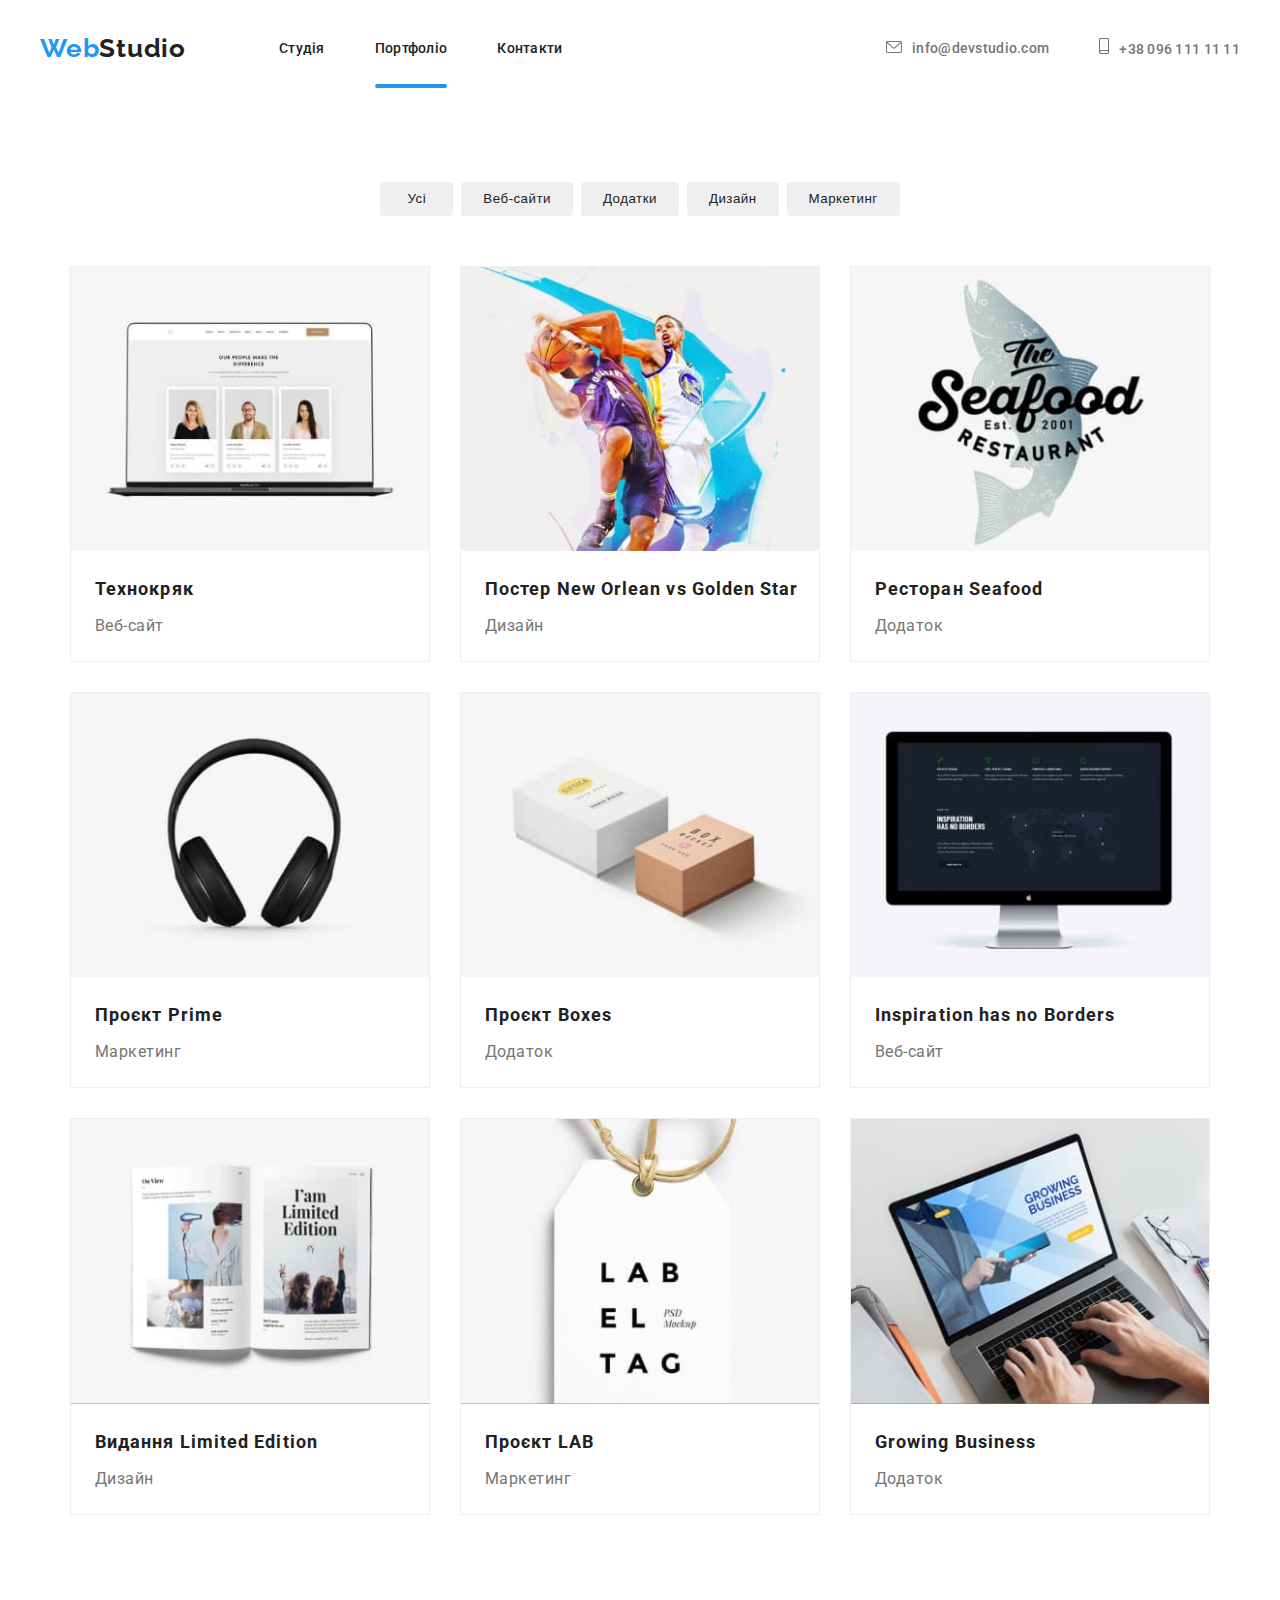
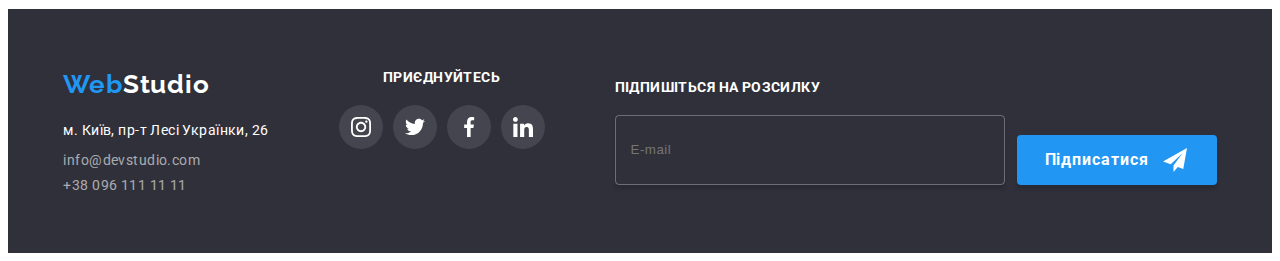
==== commit 5ffa51f0: "finish homework" ====
--- a/portfolio.html
+++ b/portfolio.html
@@ -220,7 +220,7 @@
     <div class="container">
       <div class="footer__container">
         <div class="footer__date-container">
-          <p class="logo logo__footer"><span class="logo__colortext">Web</span>Studio</p>
+          <a href="./portfolio.html" class="logo logo__footer"><span class="logo__colortext">Web</span>Studio</a>
           <address class="footer__content-address">
             <a class="footer__map" href="https://goo.gl/maps/a296i8g7qxYp3x9m8" target="_blank">м. Київ, пр-т Лесі
               Українки,
@@ -273,6 +273,7 @@
   
     </div>
   </footer>
+  <script src="./js/mobile-menu.js"></script>
 </body>
 
 </html>--- a/css/main.min.css
+++ b/css/main.min.css
@@ -1 +1 @@
-.client__title,.do__title{color:#212121;text-align:center;font-size:36px;letter-spacing:1.08px}.footer__form-text,.join__title{color:#fff;font-size:14px;margin-bottom:20px;letter-spacing:.42px}.body{font-family:Roboto}h1,h2,h3,h4,p{margin-top:0;margin-bottom:0}ul{margin-top:0;margin-bottom:0;padding-left:0}img{display:block;max-width:100%;height:auto}.list{list-style:none;padding:0}.link{text-decoration:none}.visually-hidden{position:absolute;width:1px;height:1px;margin:-1px;border:0;padding:0;white-space:nowrap;-webkit-clip-path:inset(100%);clip-path:inset(100%);clip:rect(0 0 0 0);overflow:hidden}.container{min-width:320px;margin:0 auto;padding:0 15px}@media screen and (min-width: 480px){.container{min-width:480px}}@media screen and (min-width: 768px){.container{min-width:768px}}@media screen and (min-width: 1200px){.container{width:1200px}}.logo{font-family:Raleway;font-size:26px;font-weight:700;letter-spacing:.78px;margin-right:93px;text-decoration:none}.logo__colortext{color:#2196f3}.header__logo{color:#212121}.logo__footer{margin-bottom:20px;color:#fff;text-align:center}@media screen and (min-width: 1200px){.logo__footer{text-align:left}}.btn{font-family:Roboto;color:#fff;font-weight:700;-webkit-transition:opacity 250ms cubic-bezier(0.4, 0, 0.2, 1);transition:opacity 250ms cubic-bezier(0.4, 0, 0.2, 1);background-color:#2196f3;line-height:1.87;letter-spacing:.96px;border:none;border-radius:4px;display:block;margin:0 auto;font-size:16px}.btn:hover,.btn:focus{opacity:.8;cursor:pointer}.business__btn{text-align:center;padding:10px 20px;min-width:73px;display:-webkit-box;display:-ms-flexbox;display:flex}@media screen and (min-width: 1200px){.business__btn{padding:10px 32px}}@media screen and (min-width: 768px){.business__btn{padding:10px 24px}}.footer__btn{display:-webkit-box;display:-ms-flexbox;display:flex;-webkit-box-align:center;-ms-flex-align:center;align-items:center;-webkit-box-shadow:0px 4px 4px 0px rgba(0,0,0,.15);box-shadow:0px 4px 4px 0px rgba(0,0,0,.15);padding-top:10px;padding-bottom:10px;padding-left:28px;position:relative;width:200px;height:50px;padding-right:28px;margin-top:20px}.order__btn{-webkit-box-shadow:0px 4px 4px 0px rgba(0,0,0,.15);box-shadow:0px 4px 4px 0px rgba(0,0,0,.15);padding:10px 52px;margin-top:30px}.header>.container{display:-webkit-box;display:-ms-flexbox;display:flex;-webkit-box-align:center;-ms-flex-align:center;align-items:center}.header{padding-top:16px;padding-bottom:16px}@media screen and (min-width: 768px){.header{padding-top:0px;padding-bottom:0px}}.btn__menu{display:inline-block;margin-left:auto}@media screen and (min-width: 768px){.btn__menu{display:none}}.nav__list{display:none;gap:50px;margin-right:auto}@media screen and (min-width: 768px){.nav__list{display:-webkit-box;display:-ms-flexbox;display:flex}}.nav__link{color:#212121;font-size:14px;font-weight:500;letter-spacing:.28px;text-decoration:none;display:block;padding:32px 0;position:relative;-webkit-transition:color 250ms cubic-bezier(0.4, 0, 0.2, 1);transition:color 250ms cubic-bezier(0.4, 0, 0.2, 1)}.nav__link:hover,.nav__link:focus{color:#2196f3}.nav__link--current::after{content:"";display:block;height:4px;width:100%;background-color:#2196f3;position:absolute;bottom:0;border-radius:4px;-webkit-transition:-webkit-transform 250ms cubic-bezier(0.4, 0, 0.2, 1);transition:-webkit-transform 250ms cubic-bezier(0.4, 0, 0.2, 1);transition:transform 250ms cubic-bezier(0.4, 0, 0.2, 1);transition:transform 250ms cubic-bezier(0.4, 0, 0.2, 1), -webkit-transform 250ms cubic-bezier(0.4, 0, 0.2, 1)}.nav__link--current:focus::after,.nav__link--current:hover::after{-webkit-transform:translateY(-10px);-ms-transform:translateY(-10px);transform:translateY(-10px)}.contact-list{display:none;margin-left:auto}@media screen and (min-width: 768px){.contact-list{display:inline-block}}@media screen and (min-width: 1200px){.contact-list{display:-webkit-box;display:-ms-flexbox;display:flex;gap:50px}}@media screen and (max-width: 1199px){.contact-list__item:first-child{margin-bottom:10px}}.contact-list__link{color:#757575;font-size:14px;font-weight:500;letter-spacing:.28px;text-decoration:none;-webkit-transition:color 250ms cubic-bezier(0.4, 0, 0.2, 1);transition:color 250ms cubic-bezier(0.4, 0, 0.2, 1)}.contact-list__link:hover,.contact-list__link:focus{color:#2196f3}.contact-list__icon{fill:#757575;margin-right:10px;-webkit-transition:fill 250ms cubic-bezier(0.4, 0, 0.2, 1);transition:fill 250ms cubic-bezier(0.4, 0, 0.2, 1)}.contact-list__link:hover .contact-list__icon,.contact-list__link:focus .contact-list__icon{fill:#2196f3}.business{padding-top:118px;padding-bottom:118px;background-image:-webkit-gradient(linear, left top, left bottom, from(rgba(47, 48, 58, 0.4)), to(rgba(47, 48, 58, 0.4))),url("../images/bussines/business_bg1.jpg");background-image:linear-gradient(rgba(47, 48, 58, 0.4), rgba(47, 48, 58, 0.4)),url("../images/bussines/business_bg1.jpg");background-repeat:no-repeat;background-position:center;background-size:cover}@media screen and (min-width: 1200px){.business{padding-top:200px;padding-bottom:200px}}.business__title{margin-bottom:30px;color:#fff;text-align:center;font-size:26px;font-weight:900;line-height:162%;letter-spacing:2.64px;text-transform:uppercase}@media screen and (min-width: 1200px){.business__title{font-size:44px;line-height:60px}}.rules{padding-top:60px;padding-bottom:60px}@media screen and (min-width: 1200px){.rules{padding-top:94px;padding-bottom:94px}}.rules__list{-webkit-box-orient:vertical;-webkit-box-direction:normal;-ms-flex-direction:column;flex-direction:column;display:-webkit-box;display:-ms-flexbox;display:flex;gap:30px}@media screen and (min-width: 1200px){.rules__list{-webkit-box-pack:center;-ms-flex-pack:center;justify-content:center}}@media screen and (min-width: 768px){.rules__list{-webkit-box-orient:horizontal;-webkit-box-direction:normal;-ms-flex-direction:row;flex-direction:row;-ms-flex-wrap:wrap;flex-wrap:wrap}}@media screen and (min-width: 768px){.rules__item{-ms-flex-preferred-size:calc((100% - 30px*(2 - 1))/2);flex-basis:calc((100% - 30px*(2 - 1))/2)}}@media screen and (min-width: 1200px){.rules__item{-ms-flex-preferred-size:calc((100% - 30px*(4 - 1))/4);flex-basis:calc((100% - 30px*(4 - 1))/4)}}.rules__item::before{content:"";display:block;border-radius:4px;height:120px;width:270px;width:100%;background-color:#f5f4fa;margin-bottom:30px;background-repeat:no-repeat;background-position:center}.rules__item:nth-child(1)::before{background-image:url(../images/rules/rules_img.1.svg)}.rules__item:nth-child(2)::before{background-image:url(../images/rules/rules_img.2.svg)}.rules__item:nth-child(3)::before{background-image:url(../images/rules/rules_img.3.svg)}.rules__item:nth-child(4)::before{background-image:url(../images/rules/rules_img.4.svg)}.rules__title{color:#212121;font-size:14px;letter-spacing:.42px;margin-bottom:10px;display:-webkit-box;display:-ms-flexbox;display:flex;-webkit-box-pack:center;-ms-flex-pack:center;justify-content:center}@media screen and (min-width: 1200px){.rules__title{display:block}}@media screen and (min-width: 768px){.rules__title{display:block}}.rules__text{color:#757575;font-size:14px;line-height:1.71;letter-spacing:.42px}.do{display:none}@media screen and (min-width: 1200px){.do{padding-bottom:94px;display:block}}.do__list{display:-webkit-box;display:-ms-flexbox;display:flex;-webkit-box-pack:center;-ms-flex-pack:center;justify-content:center;gap:30px}.do__title{margin-bottom:50px}.do__item{position:relative}.do__subtitle{color:#fff;background-color:rgba(47,48,58,.8);text-align:center;font-size:14px;line-height:normal;letter-spacing:.42px;text-transform:uppercase;width:370px;position:absolute;bottom:0;padding-bottom:27px;padding-top:27px}.team{background-color:#f5f4fa;padding-top:60px;padding-bottom:60px}@media screen and (min-width: 1200px){.team{padding-top:94px;padding-bottom:94px}}.team__list{-webkit-box-orient:vertical;-webkit-box-direction:normal;-ms-flex-direction:column;flex-direction:column;display:-webkit-box;display:-ms-flexbox;display:flex;gap:30px}@media screen and (min-width: 1200px){.team__list{-webkit-box-pack:center;-ms-flex-pack:center;justify-content:center}}@media screen and (min-width: 768px){.team__list{-webkit-box-orient:horizontal;-webkit-box-direction:normal;-ms-flex-direction:row;flex-direction:row;-ms-flex-wrap:wrap;flex-wrap:wrap}}.team__item{background-color:#fff;-webkit-box-shadow:0px 2px 1px 0px rgba(0,0,0,.2),0px 1px 1px 0px rgba(0,0,0,.14),0px 1px 3px 0px rgba(0,0,0,.12);box-shadow:0px 2px 1px 0px rgba(0,0,0,.2),0px 1px 1px 0px rgba(0,0,0,.14),0px 1px 3px 0px rgba(0,0,0,.12);border-radius:0px 0px 4px 4px}@media screen and (min-width: 768px){.team__item{-ms-flex-preferred-size:calc((100% - 30px*(2 - 1))/2);flex-basis:calc((100% - 30px*(2 - 1))/2)}}@media screen and (min-width: 1200px){.team__item{-ms-flex-preferred-size:calc((100% - 30px*(4 - 1))/4);flex-basis:calc((100% - 30px*(4 - 1))/4)}}.team__img{width:100%}.team__wrapper-info{padding-top:30px;padding-bottom:24px}@media screen and (min-width: 1200px){.team__wrapper-info{padding-bottom:30px}}.team__title{letter-spacing:1.08px;font-size:28px;color:#212121;text-align:center;margin-bottom:30px}@media screen and (min-width: 1200px){.team__title{margin-bottom:50px;font-size:36px}}.team__subtitle{color:#212121;font-size:16px;font-weight:500;letter-spacing:.48px;text-align:center;margin-bottom:10px}.team__text{color:#757575;letter-spacing:.48px;text-align:center}.social{display:-webkit-box;display:-ms-flexbox;display:flex;-webkit-box-pack:center;-ms-flex-pack:center;justify-content:center;gap:10px;margin-top:16px}.social__link{display:-webkit-box;display:-ms-flexbox;display:flex;-webkit-box-pack:center;-ms-flex-pack:center;justify-content:center;gap:0;border-radius:50%;width:44px;height:44px;-webkit-box-align:center;-ms-flex-align:center;align-items:center;-webkit-transition:background-color 250ms cubic-bezier(0.4, 0, 0.2, 1);transition:background-color 250ms cubic-bezier(0.4, 0, 0.2, 1)}.social__link:hover,.social__link:focus{background-color:#2196f3}.social__icon{fill:#afb1b8;-webkit-transition:fill 250ms cubic-bezier(0.4, 0, 0.2, 1);transition:fill 250ms cubic-bezier(0.4, 0, 0.2, 1)}.social__link:hover .social__icon,.social__link:focus .social__icon{fill:#fff}.client{padding-top:60px;padding-bottom:60px}@media screen and (min-width: 1200px){.client{padding-top:94px;padding-bottom:94px}}.client__title{line-height:normal;margin-bottom:30px}@media screen and (min-width: 1200px){.client__title{margin-bottom:50px}}.client__list{display:-webkit-box;display:-ms-flexbox;display:flex;-webkit-box-align:center;-ms-flex-align:center;align-items:center;gap:30px;-ms-flex-pack:distribute;justify-content:space-around;-ms-flex-wrap:wrap;flex-wrap:wrap}.client__item{-ms-flex-preferred-size:calc((100% - 30px*(2 - 1))/2);flex-basis:calc((100% - 30px*(2 - 1))/2)}@media screen and (min-width: 768px){.client__item{-ms-flex-preferred-size:calc((100% - 30px*(3 - 1))/3);flex-basis:calc((100% - 30px*(3 - 1))/3)}}@media screen and (min-width: 1200px){.client__item{-ms-flex-preferred-size:calc((100% - 30px*(6 - 1))/6);flex-basis:calc((100% - 30px*(6 - 1))/6)}}.client__link{border-radius:4px;border:1px solid #afb1b8;width:100%;height:92px;display:-webkit-box;display:-ms-flexbox;display:flex;-webkit-box-pack:center;-ms-flex-pack:center;justify-content:center;gap:0;-webkit-box-align:center;-ms-flex-align:center;align-items:center;-webkit-transition:border-color 250ms cubic-bezier(0.4, 0, 0.2, 1);transition:border-color 250ms cubic-bezier(0.4, 0, 0.2, 1)}.client__link:hover,.client__link:focus{border-color:#2196f3}.client__icon{fill:#afb1b8;-webkit-transition:fill 250ms cubic-bezier(0.4, 0, 0.2, 1);transition:fill 250ms cubic-bezier(0.4, 0, 0.2, 1)}.client__link:hover .client__icon,.client__link:focus .client__icon{fill:#2196f3}.footer{padding-top:60px;padding-bottom:60px;background-color:#2f303a}.footer .footer__container{display:-webkit-box;display:-ms-flexbox;display:flex;-webkit-box-pack:center;-ms-flex-pack:center;justify-content:center;-webkit-box-orient:vertical;-webkit-box-direction:normal;-ms-flex-direction:column;flex-direction:column;gap:60px}@media screen and (min-width: 768px){.footer .footer__container{-webkit-column-gap:165px;-moz-column-gap:165px;column-gap:165px;-webkit-box-orient:horizontal;-webkit-box-direction:normal;-ms-flex-direction:row;flex-direction:row;-ms-flex-wrap:wrap;flex-wrap:wrap;-webkit-box-pack:center;-ms-flex-pack:center;justify-content:center}}@media screen and (min-width: 1200px){.footer .footer__container{-webkit-box-orient:horizontal;-webkit-box-direction:normal;-ms-flex-direction:row;flex-direction:row;-ms-flex-wrap:nowrap;flex-wrap:nowrap;gap:70px;-webkit-box-align:start;-ms-flex-align:start;align-items:flex-start}}.footer__content-address{display:-webkit-box;display:-ms-flexbox;display:flex;-webkit-box-orient:vertical;-webkit-box-direction:normal;-ms-flex-direction:column;flex-direction:column;gap:9px;text-align:center}.footer__map{color:#fff;font-size:14px;font-style:normal;line-height:1.71;letter-spacing:.42px;text-decoration:none}.footer__date{color:rgba(255,255,255,.6);font-size:14px;font-style:normal;letter-spacing:.42px;text-decoration:none;-webkit-transition:opacity 250ms cubic-bezier(0.4, 0, 0.2, 1);transition:opacity 250ms cubic-bezier(0.4, 0, 0.2, 1)}.footer__date:hover,.footer__date:focus{opacity:.6}.join__title{text-transform:uppercase;line-height:normal;text-align:center}.footer-soc{display:-webkit-box;display:-ms-flexbox;display:flex;-webkit-box-pack:center;-ms-flex-pack:center;justify-content:center;gap:10px;-webkit-box-align:center;-ms-flex-align:center;align-items:center}@media screen and (min-width: 1200px){.footer-soc{text-align:left}}.footer-soc__link{background-color:rgba(255,255,255,.1019607843);display:-webkit-box;display:-ms-flexbox;display:flex;-webkit-box-pack:center;-ms-flex-pack:center;justify-content:center;gap:0;-webkit-box-align:center;-ms-flex-align:center;align-items:center;width:44px;height:44px;border-radius:50%;-webkit-transition:background-color 250ms cubic-bezier(0.4, 0, 0.2, 1);transition:background-color 250ms cubic-bezier(0.4, 0, 0.2, 1)}.footer-soc__link:hover,.footer-soc__link:focus{background-color:#2196f3}.footer-soc__icon{fill:#fff}.footer__container{display:-webkit-box;display:-ms-flexbox;display:flex;gap:76px}.footer__form{display:block}@media screen and (min-width: 1200px){.footer__form{display:-webkit-box;display:-ms-flexbox;display:flex;-webkit-box-pack:center;-ms-flex-pack:center;justify-content:center;gap:12px}}.footer__form-subscribe{margin-left:93px;padding-top:10px}.footer__form-text{font-weight:700;line-height:normal;text-transform:uppercase;text-align:center}.footer__form-input{color:rgba(255,255,255,.6);line-height:20px;letter-spacing:.48px;background:rgba(0,0,0,0);border-radius:4px;border:1px solid rgba(255,255,255,.3);-webkit-box-shadow:0px 4px 4px 0px rgba(0,0,0,.15);box-shadow:0px 4px 4px 0px rgba(0,0,0,.15);padding:15px;width:358px;-webkit-transition:border-color 250ms cubic-bezier(0.4, 0, 0.2, 1);transition:border-color 250ms cubic-bezier(0.4, 0, 0.2, 1)}.footer__form-input:hover,.footer__form-input:focus{border-color:#2196f3;outline:none}.btn__icon{fill:#fff;position:absolute;right:30px}.backdrop{position:fixed;top:0;left:0;width:100%;height:100%;background-color:rgba(0,0,0,.5);opacity:1;-webkit-transition:opacity 250ms cubic-bezier(0.4, 0, 0.2, 1);transition:opacity 250ms cubic-bezier(0.4, 0, 0.2, 1)}.backdrop.is-hidden{opacity:0;pointer-events:none}.no-scroll{overflow:hidden}.backdrop.is-hidden .order{-webkit-transform:translate(-50%, -50%) scale(0);-ms-transform:translate(-50%, -50%) scale(0);transform:translate(-50%, -50%) scale(0)}.order{position:absolute;top:50%;left:50%;min-width:528px;min-height:581px;padding:41px;background-color:#fff;-webkit-transform:translate(-50%, -50%) scale(1);-ms-transform:translate(-50%, -50%) scale(1);transform:translate(-50%, -50%) scale(1);-webkit-transition:opacity 250ms cubic-bezier(0.4, 0, 0.2, 1),-webkit-transform 250ms cubic-bezier(0.4, 0, 0.2, 1);transition:opacity 250ms cubic-bezier(0.4, 0, 0.2, 1),-webkit-transform 250ms cubic-bezier(0.4, 0, 0.2, 1);transition:transform 250ms cubic-bezier(0.4, 0, 0.2, 1),opacity 250ms cubic-bezier(0.4, 0, 0.2, 1);transition:transform 250ms cubic-bezier(0.4, 0, 0.2, 1),opacity 250ms cubic-bezier(0.4, 0, 0.2, 1),-webkit-transform 250ms cubic-bezier(0.4, 0, 0.2, 1);border-radius:4px;-webkit-box-shadow:0px 2px 1px 0px rgba(0,0,0,.2),0px 1px 1px 0px rgba(0,0,0,.14),0px 1px 3px 0px rgba(0,0,0,.12);box-shadow:0px 2px 1px 0px rgba(0,0,0,.2),0px 1px 1px 0px rgba(0,0,0,.14),0px 1px 3px 0px rgba(0,0,0,.12)}.order__btn-close{border:1px solid rgba(0,0,0,.1);border-radius:50%;padding:6px;display:-webkit-box;display:-ms-flexbox;display:flex;-webkit-box-pack:center;-ms-flex-pack:center;justify-content:center;gap:0;background:none;position:absolute;right:8px;top:8px;-webkit-transition:fill 250ms cubic-bezier(0.4, 0, 0.2, 1);transition:fill 250ms cubic-bezier(0.4, 0, 0.2, 1)}.order__btn-close:focus,.order__btn-close:hover{fill:#2196f3;cursor:pointer}.order__title{color:#212121;text-align:center;font-size:20px;font-weight:700;line-height:normal;letter-spacing:.6px;margin-bottom:12px}.order__label{color:#757575;font-size:12px;letter-spacing:.12px;position:relative;display:-webkit-box;display:-ms-flexbox;display:flex;-webkit-box-orient:vertical;-webkit-box-direction:normal;-ms-flex-direction:column;flex-direction:column}.order__label:not(:first-child){margin-top:10px}.order__input{width:448px;height:40px;border-radius:4px;border:1px solid rgba(33,33,33,.2);display:block;padding-left:42px;outline:none;margin-top:4px;-webkit-transition:border-color 250ms cubic-bezier(0.4, 0, 0.2, 1);transition:border-color 250ms cubic-bezier(0.4, 0, 0.2, 1)}.order__input:hover,.order__input:focus{border-color:#2196f3;cursor:pointer}.order__icon{position:absolute;top:28px;left:8px;-webkit-transition:fill 250ms cubic-bezier(0.4, 0, 0.2, 1);transition:fill 250ms cubic-bezier(0.4, 0, 0.2, 1)}.order__input:hover+.order__icon,.order__input:focus+.order__icon{fill:#2196f3}.order__textarea{border-radius:4px;border:1px solid rgba(33,33,33,.2);width:448px;height:120px;resize:none;color:rgba(117,117,117,.5);line-height:normal;letter-spacing:.12px;margin-top:4px;padding:12px 16px;-webkit-transition:border-color 250ms cubic-bezier(0.4, 0, 0.2, 1);transition:border-color 250ms cubic-bezier(0.4, 0, 0.2, 1)}.order__textarea:hover,.order__textarea:focus{border-color:#2196f3}.order__label-agree{color:#757575;font-size:14px;line-height:24px;letter-spacing:.42px;display:-webkit-box;display:-ms-flexbox;display:flex;-webkit-box-pack:center;-ms-flex-pack:center;justify-content:center;gap:7px;margin-top:20px}.order__input-agree{color:#212121;margin-right:7px;margin-left:7px;-webkit-box-align:center;-ms-flex-align:center;align-items:center}.order__custom-input-agree{width:16px;height:15px;border-radius:2px;border-color:#212121;border-style:solid;border-width:2px;border:2px solid #212121}.order__custom-input-agree:hover{border-color:#2196f3}.order__input-agree:focus+.order__custom-input-agree{border-color:#2196f3}.order__input-agree:checked+.order__custom-input-agree{background-color:#2196f3;background-image:url(../images/icon-check.svg);background-repeat:no-repeat;background-position:center}.order__link{color:#2196f3;padding-left:5px}.project{padding-top:40px;padding-bottom:60px}@media screen and (min-width: 768px){.project{padding-top:60px;padding-bottom:60px}}@media screen and (min-width: 1200px){.project{padding-top:94px;padding-bottom:94px}}.filters{display:-webkit-box;display:-ms-flexbox;display:flex;-ms-flex-wrap:wrap;flex-wrap:wrap;gap:8px;margin-bottom:15px}@media screen and (min-width: 768px){.filters{-webkit-box-pack:center;-ms-flex-pack:center;justify-content:center;margin-bottom:30px}}@media screen and (min-width: 1200px){.filters{-webkit-box-pack:center;-ms-flex-pack:center;justify-content:center;margin-bottom:50px}}.filters__btn{color:#212121;min-width:73px;padding:6px 22px;font-weight:500;line-height:1.62;letter-spacing:.48px;border-radius:4px;border-color:rgba(0,0,0,0);border:none;min-width:73px;-webkit-transition:color 250ms cubic-bezier(0.4, 0, 0.2, 1),background-color 250ms cubic-bezier(0.4, 0, 0.2, 1),-webkit-box-shadow 250ms cubic-bezier(0.4, 0, 0.2, 1);transition:color 250ms cubic-bezier(0.4, 0, 0.2, 1),background-color 250ms cubic-bezier(0.4, 0, 0.2, 1),-webkit-box-shadow 250ms cubic-bezier(0.4, 0, 0.2, 1);transition:color 250ms cubic-bezier(0.4, 0, 0.2, 1),background-color 250ms cubic-bezier(0.4, 0, 0.2, 1),box-shadow 250ms cubic-bezier(0.4, 0, 0.2, 1);transition:color 250ms cubic-bezier(0.4, 0, 0.2, 1),background-color 250ms cubic-bezier(0.4, 0, 0.2, 1),box-shadow 250ms cubic-bezier(0.4, 0, 0.2, 1),-webkit-box-shadow 250ms cubic-bezier(0.4, 0, 0.2, 1)}.filters__btn:hover,.filters__btn:focus{background-color:#2196f3;color:#fff;cursor:pointer;-webkit-box-shadow:0px 2px 2px 0px rgba(0,0,0,.12),0px 1px 2px 0px rgba(0,0,0,.08),0px 3px 1px 0px rgba(0,0,0,.1);box-shadow:0px 2px 2px 0px rgba(0,0,0,.12),0px 1px 2px 0px rgba(0,0,0,.08),0px 3px 1px 0px rgba(0,0,0,.1)}.projects__list{margin-top:50px;display:-webkit-box;display:-ms-flexbox;display:flex;-webkit-box-pack:center;-ms-flex-pack:center;justify-content:center;gap:30px;-ms-flex-wrap:wrap;flex-wrap:wrap}@media screen and (min-width: 768px){.projects__item{-ms-flex-preferred-size:calc((100% - 30px*(2 - 1))/2);flex-basis:calc((100% - 30px*(2 - 1))/2)}}@media screen and (min-width: 1200px){.projects__item{-ms-flex-preferred-size:calc((100% - 60px*(3 - 1))/3);flex-basis:calc((100% - 60px*(3 - 1))/3)}}.projects__item:hover .project__overlay{-webkit-transform:translateY(0);-ms-transform:translateY(0);transform:translateY(0)}.project__overlay{position:absolute;top:0;left:0;height:100%;width:100%;background-color:rgba(33,149,243,.7882352941);-webkit-transform:translateY(100%);-ms-transform:translateY(100%);transform:translateY(100%);-webkit-transition:-webkit-transform 250ms cubic-bezier(0.4, 0, 0.2, 1);transition:-webkit-transform 250ms cubic-bezier(0.4, 0, 0.2, 1);transition:transform 250ms cubic-bezier(0.4, 0, 0.2, 1);transition:transform 250ms cubic-bezier(0.4, 0, 0.2, 1), -webkit-transform 250ms cubic-bezier(0.4, 0, 0.2, 1)}.project__overlay-text{color:#fff;font-size:18px;font-weight:400;line-height:28px;letter-spacing:.54px;padding:63px 24px}.project__subtitle{color:#fff;font-size:16px;line-height:1.87;letter-spacing:.48px}.project__wrapper-img{overflow:hidden;position:relative}.project__wrapper-info{background-color:#fff;padding-top:20px;padding-left:24px;padding-bottom:20px}.projects__link{text-decoration:none;display:block;border:1px solid #eee;-webkit-transition:-webkit-box-shadow 250ms cubic-bezier(0.4, 0, 0.2, 1);transition:-webkit-box-shadow 250ms cubic-bezier(0.4, 0, 0.2, 1);transition:box-shadow 250ms cubic-bezier(0.4, 0, 0.2, 1);transition:box-shadow 250ms cubic-bezier(0.4, 0, 0.2, 1), -webkit-box-shadow 250ms cubic-bezier(0.4, 0, 0.2, 1)}.projects__link:focus,.projects__link:hover{-webkit-box-shadow:1px 4px 6px 0px rgba(0,0,0,.16),0px 4px 4px 0px rgba(0,0,0,.06),0px 1px 1px 0px rgba(0,0,0,.12);box-shadow:1px 4px 6px 0px rgba(0,0,0,.16),0px 4px 4px 0px rgba(0,0,0,.06),0px 1px 1px 0px rgba(0,0,0,.12);cursor:pointer}.projects__title{color:#212121;font-size:18px;line-height:2;letter-spacing:1.08px;margin-bottom:4px}.projects__text{color:#757575;line-height:1.87;letter-spacing:.48px}/*# sourceMappingURL=main.min.css.map */+.client__title,.do__title{color:#212121;text-align:center;font-size:36px;letter-spacing:1.08px}.footer__form-text,.join__title{color:#fff;font-size:14px;margin-bottom:20px;letter-spacing:.42px}.body{font-family:Roboto}h1,h2,h3,h4,p{margin-top:0;margin-bottom:0}ul{margin-top:0;margin-bottom:0;padding-left:0}img{display:block;max-width:100%;height:auto;width:100%}.list{list-style:none;padding:0}.link{text-decoration:none}.visually-hidden{position:absolute;width:1px;height:1px;margin:-1px;border:0;padding:0;white-space:nowrap;-webkit-clip-path:inset(100%);clip-path:inset(100%);clip:rect(0 0 0 0);overflow:hidden}.container{min-width:320px;margin:0 auto;padding:0 15px}@media screen and (min-width: 480px){.container{min-width:480px}}@media screen and (min-width: 768px){.container{min-width:768px}}@media screen and (min-width: 1200px){.container{width:1200px}}.logo{font-family:Raleway;font-size:26px;font-weight:700;letter-spacing:.78px;text-decoration:none}.logo__colortext{color:#2196f3}.header__logo{color:#212121;margin-right:93px}.logo__footer{margin-bottom:20px;color:#fff;display:-webkit-box;display:-ms-flexbox;display:flex;-webkit-box-pack:center;-ms-flex-pack:center;justify-content:center}@media screen and (min-width: 1200px){.logo__footer{-webkit-box-pack:left;-ms-flex-pack:left;justify-content:left}}.btn{font-family:Roboto;color:#fff;font-weight:700;-webkit-transition:opacity 250ms cubic-bezier(0.4, 0, 0.2, 1);transition:opacity 250ms cubic-bezier(0.4, 0, 0.2, 1);background-color:#2196f3;line-height:1.87;letter-spacing:.96px;border:none;border-radius:4px;display:block;margin:0 auto;font-size:16px}.btn:hover,.btn:focus{opacity:.8;cursor:pointer}.business__btn{text-align:center;padding:10px 20px;min-width:73px;display:-webkit-box;display:-ms-flexbox;display:flex}@media screen and (min-width: 1200px){.business__btn{padding:10px 32px}}@media screen and (min-width: 768px){.business__btn{padding:10px 24px}}.footer__btn{display:-webkit-box;display:-ms-flexbox;display:flex;-webkit-box-align:center;-ms-flex-align:center;align-items:center;-webkit-box-shadow:0px 4px 4px 0px rgba(0,0,0,.15);box-shadow:0px 4px 4px 0px rgba(0,0,0,.15);padding-top:10px;padding-bottom:10px;padding-left:28px;position:relative;width:200px;height:50px;padding-right:28px;margin-top:20px}@media screen and (min-width: 1200px){.footer__btn{margin:0 top}}.order__btn{-webkit-box-shadow:0px 4px 4px 0px rgba(0,0,0,.15);box-shadow:0px 4px 4px 0px rgba(0,0,0,.15);padding:10px 52px;margin-top:30px}.header>.container{display:-webkit-box;display:-ms-flexbox;display:flex;-webkit-box-align:center;-ms-flex-align:center;align-items:center}.header{padding-top:16px;padding-bottom:16px}@media screen and (min-width: 768px){.header{padding-top:0px;padding-bottom:0px}}.btn__menu{display:inline-block;margin-left:auto}@media screen and (min-width: 768px){.btn__menu{display:none}}.nav__list{display:none;gap:50px;margin-right:auto}@media screen and (min-width: 768px){.nav__list{display:-webkit-box;display:-ms-flexbox;display:flex}}.nav__link{color:#212121;font-size:14px;font-weight:500;letter-spacing:.28px;text-decoration:none;display:block;padding:32px 0;position:relative;-webkit-transition:color 250ms cubic-bezier(0.4, 0, 0.2, 1);transition:color 250ms cubic-bezier(0.4, 0, 0.2, 1)}.nav__link:hover,.nav__link:focus{color:#2196f3}.nav__link--current::after{content:"";display:block;height:4px;width:100%;background-color:#2196f3;position:absolute;bottom:0;border-radius:4px;-webkit-transition:-webkit-transform 250ms cubic-bezier(0.4, 0, 0.2, 1);transition:-webkit-transform 250ms cubic-bezier(0.4, 0, 0.2, 1);transition:transform 250ms cubic-bezier(0.4, 0, 0.2, 1);transition:transform 250ms cubic-bezier(0.4, 0, 0.2, 1), -webkit-transform 250ms cubic-bezier(0.4, 0, 0.2, 1)}.nav__link--current:focus::after,.nav__link--current:hover::after{-webkit-transform:translateY(-10px);-ms-transform:translateY(-10px);transform:translateY(-10px)}.contact-list{display:none;margin-left:auto}@media screen and (min-width: 768px){.contact-list{display:inline-block}}@media screen and (min-width: 1200px){.contact-list{display:-webkit-box;display:-ms-flexbox;display:flex;gap:50px}}@media screen and (max-width: 1199px){.contact-list__item:first-child{margin-bottom:10px}}.contact-list__link{color:#757575;font-size:14px;font-weight:500;letter-spacing:.28px;text-decoration:none;-webkit-transition:color 250ms cubic-bezier(0.4, 0, 0.2, 1);transition:color 250ms cubic-bezier(0.4, 0, 0.2, 1)}.contact-list__link:hover,.contact-list__link:focus{color:#2196f3}.contact-list__icon{fill:#757575;margin-right:10px;-webkit-transition:fill 250ms cubic-bezier(0.4, 0, 0.2, 1);transition:fill 250ms cubic-bezier(0.4, 0, 0.2, 1)}.contact-list__link:hover .contact-list__icon,.contact-list__link:focus .contact-list__icon{fill:#2196f3}.business{padding-top:118px;padding-bottom:118px;background-image:-webkit-gradient(linear, left top, left bottom, from(rgba(47, 48, 58, 0.4)), to(rgba(47, 48, 58, 0.4))),url("../images/bussines/business_bg1.jpg");background-image:linear-gradient(rgba(47, 48, 58, 0.4), rgba(47, 48, 58, 0.4)),url("../images/bussines/business_bg1.jpg");background-repeat:no-repeat;background-position:center;background-size:cover}@media screen and (min-width: 1200px){.business{padding-top:200px;padding-bottom:200px}}.business__title{margin-bottom:30px;color:#fff;text-align:center;font-size:26px;font-weight:900;line-height:162%;letter-spacing:2.64px;text-transform:uppercase}@media screen and (min-width: 1200px){.business__title{font-size:44px;line-height:60px}}.rules{padding-top:60px;padding-bottom:60px}@media screen and (min-width: 1200px){.rules{padding-top:94px;padding-bottom:94px}}.rules__list{-webkit-box-orient:vertical;-webkit-box-direction:normal;-ms-flex-direction:column;flex-direction:column;display:-webkit-box;display:-ms-flexbox;display:flex;gap:30px}@media screen and (min-width: 1200px){.rules__list{-webkit-box-pack:center;-ms-flex-pack:center;justify-content:center}}@media screen and (min-width: 768px){.rules__list{-webkit-box-orient:horizontal;-webkit-box-direction:normal;-ms-flex-direction:row;flex-direction:row;-ms-flex-wrap:wrap;flex-wrap:wrap}}@media screen and (min-width: 768px){.rules__item{-ms-flex-preferred-size:calc((100% - 30px*(2 - 1))/2);flex-basis:calc((100% - 30px*(2 - 1))/2)}}@media screen and (min-width: 1200px){.rules__item{-ms-flex-preferred-size:calc((100% - 30px*(4 - 1))/4);flex-basis:calc((100% - 30px*(4 - 1))/4)}}.rules__item::before{content:"";display:block;border-radius:4px;height:120px;width:270px;width:100%;background-color:#f5f4fa;margin-bottom:30px;background-repeat:no-repeat;background-position:center}.rules__item:nth-child(1)::before{background-image:url(../images/rules/rules_img.1.svg)}.rules__item:nth-child(2)::before{background-image:url(../images/rules/rules_img.2.svg)}.rules__item:nth-child(3)::before{background-image:url(../images/rules/rules_img.3.svg)}.rules__item:nth-child(4)::before{background-image:url(../images/rules/rules_img.4.svg)}.rules__title{color:#212121;font-size:14px;letter-spacing:.42px;margin-bottom:10px;display:-webkit-box;display:-ms-flexbox;display:flex;-webkit-box-pack:center;-ms-flex-pack:center;justify-content:center}@media screen and (min-width: 1200px){.rules__title{display:block}}@media screen and (min-width: 768px){.rules__title{display:block}}.rules__text{color:#757575;font-size:14px;line-height:1.71;letter-spacing:.42px}.do{display:none}@media screen and (min-width: 1200px){.do{padding-bottom:94px;display:block}}.do__list{display:-webkit-box;display:-ms-flexbox;display:flex;-webkit-box-pack:center;-ms-flex-pack:center;justify-content:center;gap:30px}.do__title{margin-bottom:50px}.do__item{position:relative}.do__subtitle{color:#fff;background-color:rgba(47,48,58,.8);text-align:center;font-size:14px;line-height:normal;letter-spacing:.42px;text-transform:uppercase;width:370px;position:absolute;bottom:0;padding-bottom:27px;padding-top:27px}.team{background-color:#f5f4fa;padding-top:60px;padding-bottom:60px}@media screen and (min-width: 1200px){.team{padding-top:94px;padding-bottom:94px}}.team__list{-webkit-box-orient:vertical;-webkit-box-direction:normal;-ms-flex-direction:column;flex-direction:column;display:-webkit-box;display:-ms-flexbox;display:flex;gap:30px}@media screen and (min-width: 1200px){.team__list{-webkit-box-pack:center;-ms-flex-pack:center;justify-content:center}}@media screen and (min-width: 768px){.team__list{-webkit-box-orient:horizontal;-webkit-box-direction:normal;-ms-flex-direction:row;flex-direction:row;-ms-flex-wrap:wrap;flex-wrap:wrap}}.team__item{background-color:#fff;-webkit-box-shadow:0px 2px 1px 0px rgba(0,0,0,.2),0px 1px 1px 0px rgba(0,0,0,.14),0px 1px 3px 0px rgba(0,0,0,.12);box-shadow:0px 2px 1px 0px rgba(0,0,0,.2),0px 1px 1px 0px rgba(0,0,0,.14),0px 1px 3px 0px rgba(0,0,0,.12);border-radius:0px 0px 4px 4px}@media screen and (min-width: 768px){.team__item{-ms-flex-preferred-size:calc((100% - 30px*(2 - 1))/2);flex-basis:calc((100% - 30px*(2 - 1))/2)}}@media screen and (min-width: 1200px){.team__item{-ms-flex-preferred-size:calc((100% - 30px*(4 - 1))/4);flex-basis:calc((100% - 30px*(4 - 1))/4)}}.team__img{width:100%}.team__wrapper-info{padding-top:30px;padding-bottom:24px}@media screen and (min-width: 1200px){.team__wrapper-info{padding-bottom:30px}}.team__title{letter-spacing:1.08px;font-size:28px;color:#212121;text-align:center;margin-bottom:30px}@media screen and (min-width: 1200px){.team__title{margin-bottom:50px;font-size:36px}}.team__subtitle{color:#212121;font-size:16px;font-weight:500;letter-spacing:.48px;text-align:center;margin-bottom:10px}.team__text{color:#757575;letter-spacing:.48px;text-align:center}.social{display:-webkit-box;display:-ms-flexbox;display:flex;-webkit-box-pack:center;-ms-flex-pack:center;justify-content:center;gap:10px;margin-top:16px}.social__link{display:-webkit-box;display:-ms-flexbox;display:flex;-webkit-box-pack:center;-ms-flex-pack:center;justify-content:center;gap:0;border-radius:50%;width:44px;height:44px;-webkit-box-align:center;-ms-flex-align:center;align-items:center;-webkit-transition:background-color 250ms cubic-bezier(0.4, 0, 0.2, 1);transition:background-color 250ms cubic-bezier(0.4, 0, 0.2, 1)}.social__link:hover,.social__link:focus{background-color:#2196f3}.social__icon{fill:#afb1b8;-webkit-transition:fill 250ms cubic-bezier(0.4, 0, 0.2, 1);transition:fill 250ms cubic-bezier(0.4, 0, 0.2, 1)}.social__link:hover .social__icon,.social__link:focus .social__icon{fill:#fff}.client{padding-top:60px;padding-bottom:60px}@media screen and (min-width: 1200px){.client{padding-top:94px;padding-bottom:94px}}.client__title{line-height:normal;margin-bottom:30px}@media screen and (min-width: 1200px){.client__title{margin-bottom:50px}}.client__list{display:-webkit-box;display:-ms-flexbox;display:flex;-webkit-box-align:center;-ms-flex-align:center;align-items:center;gap:30px;-ms-flex-pack:distribute;justify-content:space-around;-ms-flex-wrap:wrap;flex-wrap:wrap}.client__item{-ms-flex-preferred-size:calc((100% - 30px*(2 - 1))/2);flex-basis:calc((100% - 30px*(2 - 1))/2)}@media screen and (min-width: 768px){.client__item{-ms-flex-preferred-size:calc((100% - 30px*(3 - 1))/3);flex-basis:calc((100% - 30px*(3 - 1))/3)}}@media screen and (min-width: 1200px){.client__item{-ms-flex-preferred-size:calc((100% - 30px*(6 - 1))/6);flex-basis:calc((100% - 30px*(6 - 1))/6)}}.client__link{border-radius:4px;border:1px solid #afb1b8;width:100%;height:92px;display:-webkit-box;display:-ms-flexbox;display:flex;-webkit-box-pack:center;-ms-flex-pack:center;justify-content:center;gap:0;-webkit-box-align:center;-ms-flex-align:center;align-items:center;-webkit-transition:border-color 250ms cubic-bezier(0.4, 0, 0.2, 1);transition:border-color 250ms cubic-bezier(0.4, 0, 0.2, 1)}.client__link:hover,.client__link:focus{border-color:#2196f3}.client__icon{fill:#afb1b8;-webkit-transition:fill 250ms cubic-bezier(0.4, 0, 0.2, 1);transition:fill 250ms cubic-bezier(0.4, 0, 0.2, 1)}.client__link:hover .client__icon,.client__link:focus .client__icon{fill:#2196f3}.footer{padding-top:60px;padding-bottom:60px;background-color:#2f303a}.footer .footer__container{display:-webkit-box;display:-ms-flexbox;display:flex;-webkit-box-pack:center;-ms-flex-pack:center;justify-content:center;-webkit-box-orient:vertical;-webkit-box-direction:normal;-ms-flex-direction:column;flex-direction:column;gap:60px}@media screen and (min-width: 768px){.footer .footer__container{-webkit-column-gap:165px;-moz-column-gap:165px;column-gap:165px;-webkit-box-orient:horizontal;-webkit-box-direction:normal;-ms-flex-direction:row;flex-direction:row;-ms-flex-wrap:wrap;flex-wrap:wrap;-webkit-box-pack:center;-ms-flex-pack:center;justify-content:center}}@media screen and (min-width: 1200px){.footer .footer__container{-webkit-box-orient:horizontal;-webkit-box-direction:normal;-ms-flex-direction:row;flex-direction:row;-ms-flex-wrap:nowrap;flex-wrap:nowrap;gap:70px;-webkit-box-align:start;-ms-flex-align:start;align-items:flex-start}}.footer__content-address{display:-webkit-box;display:-ms-flexbox;display:flex;-webkit-box-orient:vertical;-webkit-box-direction:normal;-ms-flex-direction:column;flex-direction:column;gap:9px;text-align:center}@media screen and (min-width: 1200px){.footer__content-address{text-align:left}}.footer__map{color:#fff;font-size:14px;font-style:normal;line-height:1.71;letter-spacing:.42px;text-decoration:none}.footer__date{color:rgba(255,255,255,.6);font-size:14px;font-style:normal;letter-spacing:.42px;text-decoration:none;-webkit-transition:opacity 250ms cubic-bezier(0.4, 0, 0.2, 1);transition:opacity 250ms cubic-bezier(0.4, 0, 0.2, 1)}.footer__date:hover,.footer__date:focus{opacity:.6}.join__title{text-transform:uppercase;line-height:normal;text-align:center}.footer-soc{display:-webkit-box;display:-ms-flexbox;display:flex;-webkit-box-pack:center;-ms-flex-pack:center;justify-content:center;gap:10px;-webkit-box-align:center;-ms-flex-align:center;align-items:center}@media screen and (min-width: 1200px){.footer-soc{text-align:start}}.footer-soc__link{background-color:rgba(255,255,255,.1019607843);display:-webkit-box;display:-ms-flexbox;display:flex;-webkit-box-pack:center;-ms-flex-pack:center;justify-content:center;gap:0;-webkit-box-align:center;-ms-flex-align:center;align-items:center;width:44px;height:44px;border-radius:50%;-webkit-transition:background-color 250ms cubic-bezier(0.4, 0, 0.2, 1);transition:background-color 250ms cubic-bezier(0.4, 0, 0.2, 1)}.footer-soc__link:hover,.footer-soc__link:focus{background-color:#2196f3}.footer-soc__icon{fill:#fff}.footer__container{display:-webkit-box;display:-ms-flexbox;display:flex;gap:76px}.footer__form{display:block}@media screen and (min-width: 1200px){.footer__form{display:-webkit-box;display:-ms-flexbox;display:flex;-webkit-box-pack:center;-ms-flex-pack:center;justify-content:center;gap:12px}}@media screen and (min-width: 1200px){.footer__form-subscribe{padding-top:10px}}.footer__form-text{font-weight:700;line-height:normal;text-transform:uppercase;text-align:center}@media screen and (min-width: 1200px){.footer__form-text{text-align:left}}.footer__form-input{display:block;margin:0 auto;color:rgba(255,255,255,.6);line-height:20px;letter-spacing:.48px;background:rgba(0,0,0,0);border-radius:4px;border:1px solid rgba(255,255,255,.3);-webkit-box-shadow:0px 4px 4px 0px rgba(0,0,0,.15);box-shadow:0px 4px 4px 0px rgba(0,0,0,.15);padding:15px;width:450px;-webkit-transition:border-color 250ms cubic-bezier(0.4, 0, 0.2, 1);transition:border-color 250ms cubic-bezier(0.4, 0, 0.2, 1)}.footer__form-input:hover,.footer__form-input:focus{border-color:#2196f3;outline:none}@media screen and (min-width: 1200px){.footer__form-input{width:358px}}.btn__icon{fill:#fff;position:absolute;right:30px}.backdrop{position:fixed;top:0;left:0;width:100%;height:100%;background-color:rgba(0,0,0,.5);opacity:1;-webkit-transition:opacity 250ms cubic-bezier(0.4, 0, 0.2, 1);transition:opacity 250ms cubic-bezier(0.4, 0, 0.2, 1)}.backdrop.is-hidden{opacity:0;pointer-events:none}.no-scroll{overflow:hidden}.backdrop.is-hidden .order{-webkit-transform:translate(-50%, -50%) scale(0);-ms-transform:translate(-50%, -50%) scale(0);transform:translate(-50%, -50%) scale(0)}.order{position:absolute;top:50%;left:50%;min-width:528px;min-height:581px;padding:41px;background-color:#fff;-webkit-transform:translate(-50%, -50%) scale(1);-ms-transform:translate(-50%, -50%) scale(1);transform:translate(-50%, -50%) scale(1);-webkit-transition:opacity 250ms cubic-bezier(0.4, 0, 0.2, 1),-webkit-transform 250ms cubic-bezier(0.4, 0, 0.2, 1);transition:opacity 250ms cubic-bezier(0.4, 0, 0.2, 1),-webkit-transform 250ms cubic-bezier(0.4, 0, 0.2, 1);transition:transform 250ms cubic-bezier(0.4, 0, 0.2, 1),opacity 250ms cubic-bezier(0.4, 0, 0.2, 1);transition:transform 250ms cubic-bezier(0.4, 0, 0.2, 1),opacity 250ms cubic-bezier(0.4, 0, 0.2, 1),-webkit-transform 250ms cubic-bezier(0.4, 0, 0.2, 1);border-radius:4px;-webkit-box-shadow:0px 2px 1px 0px rgba(0,0,0,.2),0px 1px 1px 0px rgba(0,0,0,.14),0px 1px 3px 0px rgba(0,0,0,.12);box-shadow:0px 2px 1px 0px rgba(0,0,0,.2),0px 1px 1px 0px rgba(0,0,0,.14),0px 1px 3px 0px rgba(0,0,0,.12)}.order__btn-close{border:1px solid rgba(0,0,0,.1);border-radius:50%;padding:6px;display:-webkit-box;display:-ms-flexbox;display:flex;-webkit-box-pack:center;-ms-flex-pack:center;justify-content:center;gap:0;background:none;position:absolute;right:8px;top:8px;-webkit-transition:fill 250ms cubic-bezier(0.4, 0, 0.2, 1);transition:fill 250ms cubic-bezier(0.4, 0, 0.2, 1)}.order__btn-close:focus,.order__btn-close:hover{fill:#2196f3;cursor:pointer}.order__title{color:#212121;text-align:center;font-size:20px;font-weight:700;line-height:normal;letter-spacing:.6px;margin-bottom:12px}.order__label{color:#757575;font-size:12px;letter-spacing:.12px;position:relative;display:-webkit-box;display:-ms-flexbox;display:flex;-webkit-box-orient:vertical;-webkit-box-direction:normal;-ms-flex-direction:column;flex-direction:column}.order__label:not(:first-child){margin-top:10px}.order__input{width:448px;height:40px;border-radius:4px;border:1px solid rgba(33,33,33,.2);display:block;padding-left:42px;outline:none;margin-top:4px;-webkit-transition:border-color 250ms cubic-bezier(0.4, 0, 0.2, 1);transition:border-color 250ms cubic-bezier(0.4, 0, 0.2, 1)}.order__input:hover,.order__input:focus{border-color:#2196f3;cursor:pointer}.order__icon{position:absolute;top:28px;left:8px;-webkit-transition:fill 250ms cubic-bezier(0.4, 0, 0.2, 1);transition:fill 250ms cubic-bezier(0.4, 0, 0.2, 1)}.order__input:hover+.order__icon,.order__input:focus+.order__icon{fill:#2196f3}.order__textarea{border-radius:4px;border:1px solid rgba(33,33,33,.2);width:448px;height:120px;resize:none;color:rgba(117,117,117,.5);line-height:normal;letter-spacing:.12px;margin-top:4px;padding:12px 16px;-webkit-transition:border-color 250ms cubic-bezier(0.4, 0, 0.2, 1);transition:border-color 250ms cubic-bezier(0.4, 0, 0.2, 1)}.order__textarea:hover,.order__textarea:focus{border-color:#2196f3}.order__label-agree{color:#757575;font-size:14px;line-height:24px;letter-spacing:.42px;display:-webkit-box;display:-ms-flexbox;display:flex;-webkit-box-pack:center;-ms-flex-pack:center;justify-content:center;gap:7px;margin-top:20px}.order__input-agree{color:#212121;margin-right:7px;margin-left:7px;-webkit-box-align:center;-ms-flex-align:center;align-items:center}.order__custom-input-agree{width:16px;height:15px;border-radius:2px;border-color:#212121;border-style:solid;border-width:2px;border:2px solid #212121}.order__custom-input-agree:hover{border-color:#2196f3}.order__input-agree:focus+.order__custom-input-agree{border-color:#2196f3}.order__input-agree:checked+.order__custom-input-agree{background-color:#2196f3;background-image:url(../images/icon-check.svg);background-repeat:no-repeat;background-position:center}.order__link{color:#2196f3;padding-left:5px}.menu-open{border:none;background-color:rgba(0,0,0,0)}@media screen and (min-width: 768px){.menu-open{display:none}}.menu-toggle{min-height:40px;min-width:40px;display:-webkit-box;display:-ms-flexbox;display:flex;-webkit-box-align:center;-ms-flex-align:center;align-items:center;-webkit-box-pack:center;-ms-flex-pack:center;justify-content:center;margin:0;padding:0;background-color:rgba(0,0,0,0);cursor:pointer;border:none;border-radius:50%;outline:none}@media(min-width: 768px){.menu-toggle{display:none}}.menu-toggle:hover,.menu-toggle:focus{background-color:rgba(0,0,0,.1)}.menu-container{position:fixed;top:0;left:0;width:100vw;height:100vh;padding:32px;background-color:#8a2be2;z-index:999;-webkit-transform:translateX(100%);-ms-transform:translateX(100%);transform:translateX(100%);-webkit-transition:-webkit-transform 250ms ease-in-out;transition:-webkit-transform 250ms ease-in-out;transition:transform 250ms ease-in-out;transition:transform 250ms ease-in-out, -webkit-transform 250ms ease-in-out}.menu-container.is-open{-webkit-transform:translateX(0);-ms-transform:translateX(0);transform:translateX(0)}.menu-container .menu-toggle{position:absolute;top:16px;right:16px;color:#fff}.mobile-menu{padding:0;margin:0;list-style:none}.mobile-menu__link{color:#fff;text-decoration:none;display:block;padding:10px}.mobile-menu .link{display:block;padding:10px;color:#fff;text-decoration:none}.project{padding-top:40px;padding-bottom:60px}@media screen and (min-width: 768px){.project{padding-top:60px;padding-bottom:60px}}@media screen and (min-width: 1200px){.project{padding-top:94px;padding-bottom:94px}}.filters{display:-webkit-box;display:-ms-flexbox;display:flex;-ms-flex-wrap:wrap;flex-wrap:wrap;gap:8px;margin-bottom:15px}@media screen and (max-width: 767px){.filters{max-width:350px}}@media screen and (min-width: 768px){.filters{-webkit-box-pack:center;-ms-flex-pack:center;justify-content:center;margin-bottom:30px}}@media screen and (min-width: 1200px){.filters{-webkit-box-pack:center;-ms-flex-pack:center;justify-content:center;margin-bottom:50px}}.filters__btn{color:#212121;min-width:73px;padding:6px 22px;font-weight:500;line-height:1.62;letter-spacing:.48px;border-radius:4px;border-color:rgba(0,0,0,0);border:none;min-width:73px;-webkit-transition:color 250ms cubic-bezier(0.4, 0, 0.2, 1),background-color 250ms cubic-bezier(0.4, 0, 0.2, 1),-webkit-box-shadow 250ms cubic-bezier(0.4, 0, 0.2, 1);transition:color 250ms cubic-bezier(0.4, 0, 0.2, 1),background-color 250ms cubic-bezier(0.4, 0, 0.2, 1),-webkit-box-shadow 250ms cubic-bezier(0.4, 0, 0.2, 1);transition:color 250ms cubic-bezier(0.4, 0, 0.2, 1),background-color 250ms cubic-bezier(0.4, 0, 0.2, 1),box-shadow 250ms cubic-bezier(0.4, 0, 0.2, 1);transition:color 250ms cubic-bezier(0.4, 0, 0.2, 1),background-color 250ms cubic-bezier(0.4, 0, 0.2, 1),box-shadow 250ms cubic-bezier(0.4, 0, 0.2, 1),-webkit-box-shadow 250ms cubic-bezier(0.4, 0, 0.2, 1)}.filters__btn:hover,.filters__btn:focus{background-color:#2196f3;color:#fff;cursor:pointer;-webkit-box-shadow:0px 2px 2px 0px rgba(0,0,0,.12),0px 1px 2px 0px rgba(0,0,0,.08),0px 3px 1px 0px rgba(0,0,0,.1);box-shadow:0px 2px 2px 0px rgba(0,0,0,.12),0px 1px 2px 0px rgba(0,0,0,.08),0px 3px 1px 0px rgba(0,0,0,.1)}.projects__list{margin-top:50px;display:-webkit-box;display:-ms-flexbox;display:flex;-webkit-box-pack:center;-ms-flex-pack:center;justify-content:center;gap:30px;-ms-flex-wrap:wrap;flex-wrap:wrap}@media screen and (min-width: 768px){.projects__item{-ms-flex-preferred-size:calc((100% - 30px*(2 - 1))/2);flex-basis:calc((100% - 30px*(2 - 1))/2)}}@media screen and (min-width: 1200px){.projects__item{-ms-flex-preferred-size:calc((100% - 60px*(3 - 1))/3);flex-basis:calc((100% - 60px*(3 - 1))/3)}}.projects__item:hover .project__overlay{-webkit-transform:translateY(0);-ms-transform:translateY(0);transform:translateY(0)}.project__overlay{position:absolute;top:0;left:0;height:100%;width:100%;background-color:rgba(33,149,243,.7882352941);-webkit-transform:translateY(100%);-ms-transform:translateY(100%);transform:translateY(100%);-webkit-transition:-webkit-transform 250ms cubic-bezier(0.4, 0, 0.2, 1);transition:-webkit-transform 250ms cubic-bezier(0.4, 0, 0.2, 1);transition:transform 250ms cubic-bezier(0.4, 0, 0.2, 1);transition:transform 250ms cubic-bezier(0.4, 0, 0.2, 1), -webkit-transform 250ms cubic-bezier(0.4, 0, 0.2, 1)}.project__overlay-text{color:#fff;font-size:18px;font-weight:400;line-height:28px;letter-spacing:.54px;padding:63px 24px}.project__subtitle{color:#fff;font-size:16px;line-height:1.87;letter-spacing:.48px}.project__wrapper-img{overflow:hidden;position:relative}.project__wrapper-info{background-color:#fff;padding-top:20px;padding-left:24px;padding-bottom:20px}.projects__link{text-decoration:none;display:block;border:1px solid #eee;-webkit-transition:-webkit-box-shadow 250ms cubic-bezier(0.4, 0, 0.2, 1);transition:-webkit-box-shadow 250ms cubic-bezier(0.4, 0, 0.2, 1);transition:box-shadow 250ms cubic-bezier(0.4, 0, 0.2, 1);transition:box-shadow 250ms cubic-bezier(0.4, 0, 0.2, 1), -webkit-box-shadow 250ms cubic-bezier(0.4, 0, 0.2, 1)}.projects__link:focus,.projects__link:hover{-webkit-box-shadow:1px 4px 6px 0px rgba(0,0,0,.16),0px 4px 4px 0px rgba(0,0,0,.06),0px 1px 1px 0px rgba(0,0,0,.12);box-shadow:1px 4px 6px 0px rgba(0,0,0,.16),0px 4px 4px 0px rgba(0,0,0,.06),0px 1px 1px 0px rgba(0,0,0,.12);cursor:pointer}.projects__title{color:#212121;font-size:18px;line-height:2;letter-spacing:1.08px;margin-bottom:4px}.projects__text{color:#757575;line-height:1.87;letter-spacing:.48px}/*# sourceMappingURL=main.min.css.map */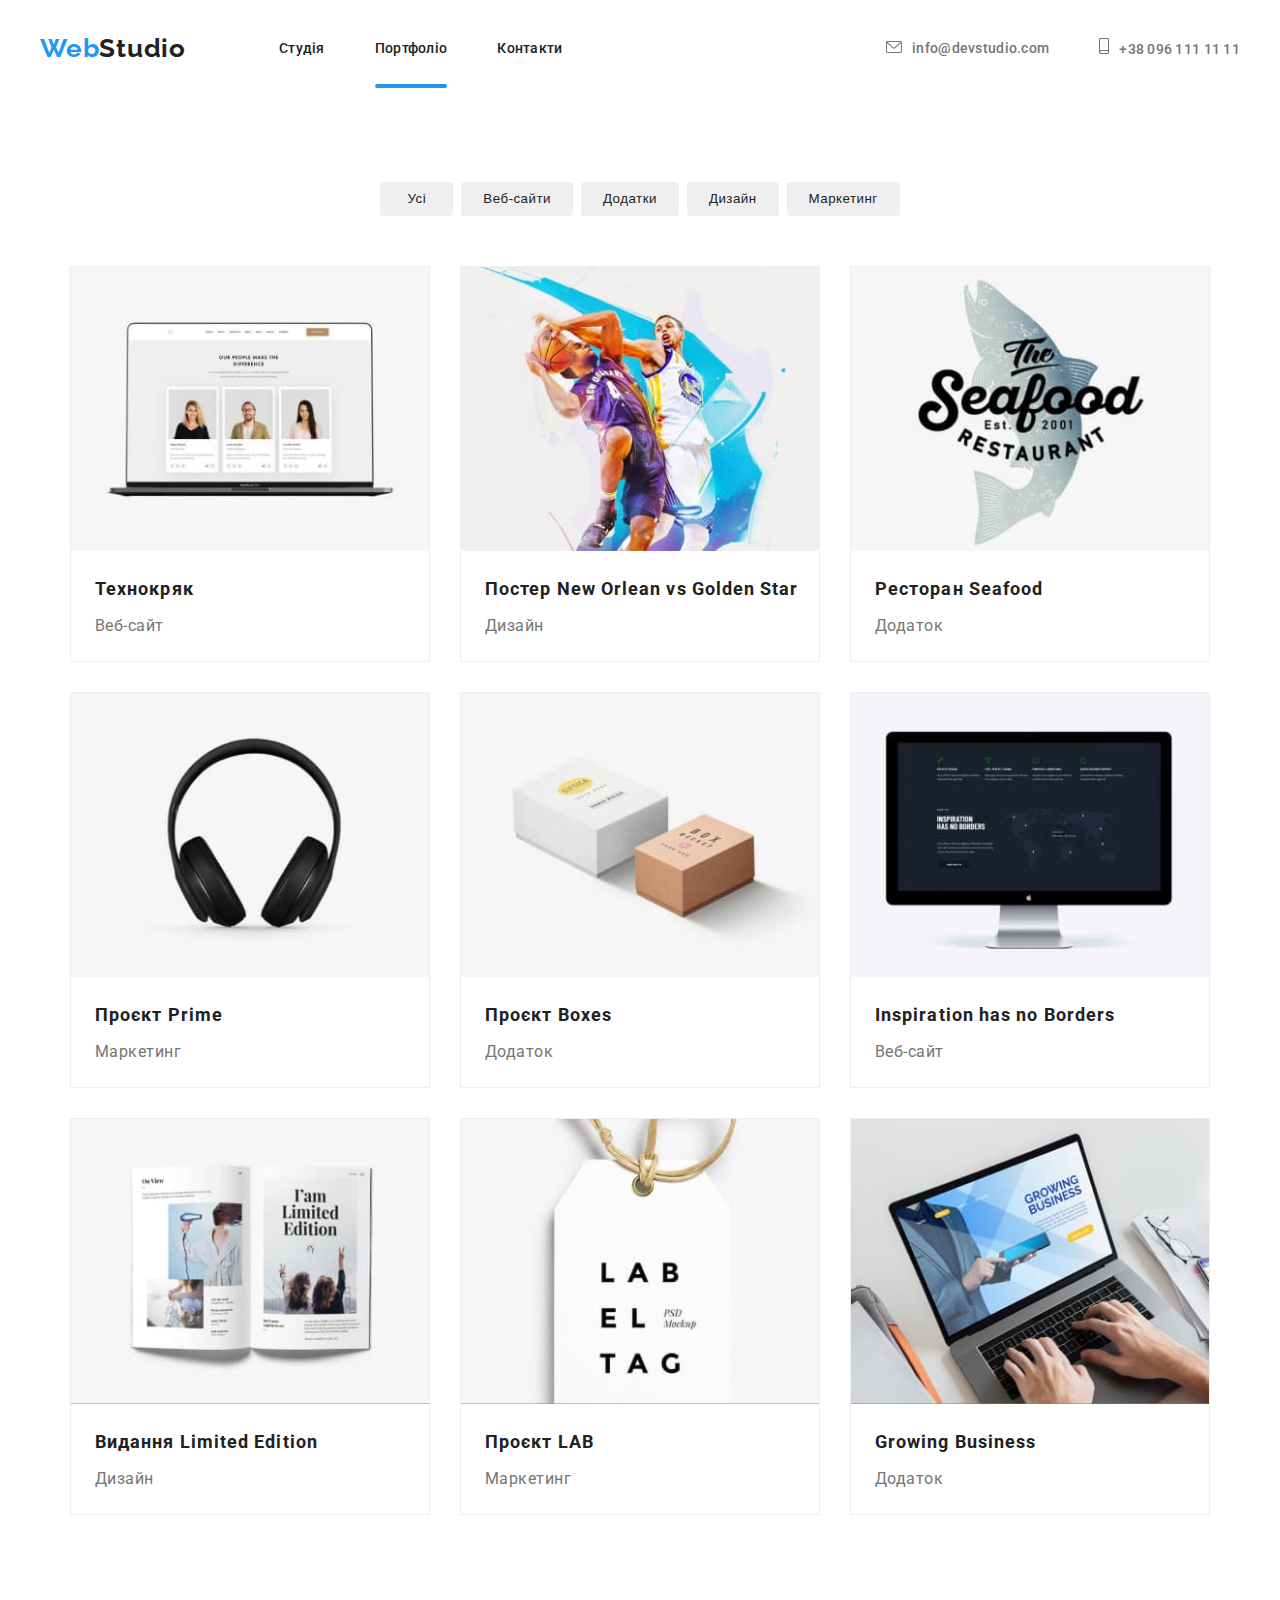
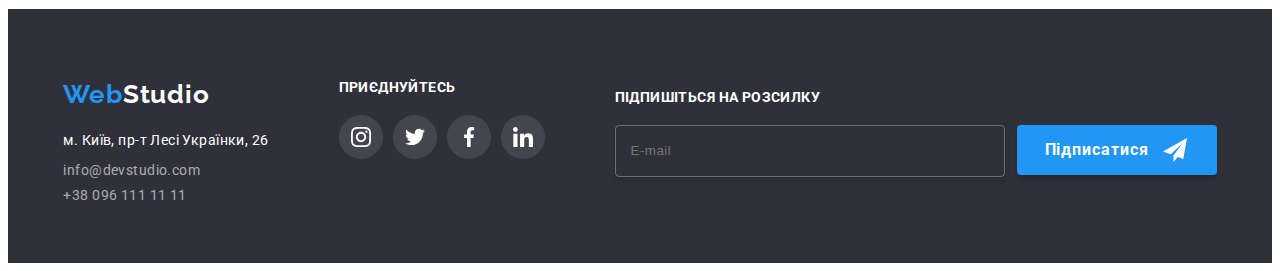
==== commit 3517cb77: "finish homework" ====
--- a/portfolio.html
+++ b/portfolio.html
@@ -20,9 +20,10 @@
   <header class="header">
     <div class="container">
       <a class="logo header__logo" href="./index.html"><span class="logo__colortext">Web</span>Studio</a>
-      <a class="btn__menu" href=""><svg class="btn__menu-icon" width="40" height="40">
+      <button class="menu-open menu-toggle js-open-menu" aria-expanded="false" aria-controls="mobile-menu">
+        <svg class="btn__menu-icon" width="40" height="40">
           <use href="./images/icon/symbol-defs.svg#icon-menu"></use>
-        </svg></a>
+        </svg></button>
       <nav class="nav">
         <ul class="list nav__list">
           <li class="nav__item"><a href="./index.html" class="nav__link">Студія</a></li>
@@ -43,6 +44,36 @@
             </svg>+38 096 111 11 11</a>
         </li>
       </ul>
+      <div class="menu-container js-menu-container" id="mobile-menu">
+        <button class="menu-toggle js-close-menu">
+          <svg class="menu-close__btn" fill="black" viewBox="0 0 20 20" xmlns="http://www.w3.org/2000/svg" width="24"
+            height="24">
+            <path fill-rule="evenodd"
+              d="M4.293 4.293a1 1 0 011.414 0L10 8.586l4.293-4.293a1 1 0 111.414 1.414L11.414 10l4.293 4.293a1 1 0 01-1.414 1.414L10 11.414l-4.293 4.293a1 1 0 01-1.414-1.414L8.586 10 4.293 5.707a1 1 0 010-1.414z"
+              clip-rule="evenodd"></path>
+          </svg>
+        </button>
+        <ul class="list mobile-menu__list">
+          <li class="mobile-menu__item"><a href="./index.html" class="mobile-menu__link">Студія</a></li>
+          <li class="mobile-menu__item"><a href="./portfolio.html" class="mobile-menu__link">Портфоліо</a></li>
+          <li class="mobile-menu__item"><a href="./index.html" class="mobile-menu__link">Контакти</a></li>
+        </ul>
+        <div class="menu-contact__div">
+          <ul class="list mobile-contact__list">
+            <li class="mobile-contact__item">
+              <a class="mobile-contact__link" href="tel+380961111111">+38 096 111 11 11</a>
+            </li>
+            <li class="mobile-contact__item">
+              <a class="mobile-contact__link" href="mailto:info@devstudio.com">info@devstudio.com</a>
+            </li>
+          </ul>
+          <ul class="mobile-soc__list list">
+            <li class="mobile-soc__item"><a class="mobile-soc__link link" href="">Instagram</a></li>
+            <li class="mobile-soc__item"><a class="mobile-soc__link link" href="">Twitter</a></li>
+            <li class="mobile-soc__item"><a class="mobile-soc__link link" href="">Facebook</a></li>
+            <li class="mobile-soc__item"><a class="mobile-soc__link link" href="">LinkedIn</a></li>
+          </ul>
+        </div>
     </div>
   </header>
   <main class="main">
--- a/css/main.min.css
+++ b/css/main.min.css
@@ -1 +1 @@
-.client__title,.do__title{color:#212121;text-align:center;font-size:36px;letter-spacing:1.08px}.footer__form-text,.join__title{color:#fff;font-size:14px;margin-bottom:20px;letter-spacing:.42px}.body{font-family:Roboto}h1,h2,h3,h4,p{margin-top:0;margin-bottom:0}ul{margin-top:0;margin-bottom:0;padding-left:0}img{display:block;max-width:100%;height:auto;width:100%}.list{list-style:none;padding:0}.link{text-decoration:none}.visually-hidden{position:absolute;width:1px;height:1px;margin:-1px;border:0;padding:0;white-space:nowrap;-webkit-clip-path:inset(100%);clip-path:inset(100%);clip:rect(0 0 0 0);overflow:hidden}.container{min-width:320px;margin:0 auto;padding:0 15px}@media screen and (min-width: 480px){.container{min-width:480px}}@media screen and (min-width: 768px){.container{min-width:768px}}@media screen and (min-width: 1200px){.container{width:1200px}}.logo{font-family:Raleway;font-size:26px;font-weight:700;letter-spacing:.78px;text-decoration:none}.logo__colortext{color:#2196f3}.header__logo{color:#212121;margin-right:93px}.logo__footer{margin-bottom:20px;color:#fff;display:-webkit-box;display:-ms-flexbox;display:flex;-webkit-box-pack:center;-ms-flex-pack:center;justify-content:center}@media screen and (min-width: 1200px){.logo__footer{-webkit-box-pack:left;-ms-flex-pack:left;justify-content:left}}.btn{font-family:Roboto;color:#fff;font-weight:700;-webkit-transition:opacity 250ms cubic-bezier(0.4, 0, 0.2, 1);transition:opacity 250ms cubic-bezier(0.4, 0, 0.2, 1);background-color:#2196f3;line-height:1.87;letter-spacing:.96px;border:none;border-radius:4px;display:block;margin:0 auto;font-size:16px}.btn:hover,.btn:focus{opacity:.8;cursor:pointer}.business__btn{text-align:center;padding:10px 20px;min-width:73px;display:-webkit-box;display:-ms-flexbox;display:flex}@media screen and (min-width: 1200px){.business__btn{padding:10px 32px}}@media screen and (min-width: 768px){.business__btn{padding:10px 24px}}.footer__btn{display:-webkit-box;display:-ms-flexbox;display:flex;-webkit-box-align:center;-ms-flex-align:center;align-items:center;-webkit-box-shadow:0px 4px 4px 0px rgba(0,0,0,.15);box-shadow:0px 4px 4px 0px rgba(0,0,0,.15);padding-top:10px;padding-bottom:10px;padding-left:28px;position:relative;width:200px;height:50px;padding-right:28px;margin-top:20px}@media screen and (min-width: 1200px){.footer__btn{margin:0 top}}.order__btn{-webkit-box-shadow:0px 4px 4px 0px rgba(0,0,0,.15);box-shadow:0px 4px 4px 0px rgba(0,0,0,.15);padding:10px 52px;margin-top:30px}.header>.container{display:-webkit-box;display:-ms-flexbox;display:flex;-webkit-box-align:center;-ms-flex-align:center;align-items:center}.header{padding-top:16px;padding-bottom:16px}@media screen and (min-width: 768px){.header{padding-top:0px;padding-bottom:0px}}.btn__menu{display:inline-block;margin-left:auto}@media screen and (min-width: 768px){.btn__menu{display:none}}.nav__list{display:none;gap:50px;margin-right:auto}@media screen and (min-width: 768px){.nav__list{display:-webkit-box;display:-ms-flexbox;display:flex}}.nav__link{color:#212121;font-size:14px;font-weight:500;letter-spacing:.28px;text-decoration:none;display:block;padding:32px 0;position:relative;-webkit-transition:color 250ms cubic-bezier(0.4, 0, 0.2, 1);transition:color 250ms cubic-bezier(0.4, 0, 0.2, 1)}.nav__link:hover,.nav__link:focus{color:#2196f3}.nav__link--current::after{content:"";display:block;height:4px;width:100%;background-color:#2196f3;position:absolute;bottom:0;border-radius:4px;-webkit-transition:-webkit-transform 250ms cubic-bezier(0.4, 0, 0.2, 1);transition:-webkit-transform 250ms cubic-bezier(0.4, 0, 0.2, 1);transition:transform 250ms cubic-bezier(0.4, 0, 0.2, 1);transition:transform 250ms cubic-bezier(0.4, 0, 0.2, 1), -webkit-transform 250ms cubic-bezier(0.4, 0, 0.2, 1)}.nav__link--current:focus::after,.nav__link--current:hover::after{-webkit-transform:translateY(-10px);-ms-transform:translateY(-10px);transform:translateY(-10px)}.contact-list{display:none;margin-left:auto}@media screen and (min-width: 768px){.contact-list{display:inline-block}}@media screen and (min-width: 1200px){.contact-list{display:-webkit-box;display:-ms-flexbox;display:flex;gap:50px}}@media screen and (max-width: 1199px){.contact-list__item:first-child{margin-bottom:10px}}.contact-list__link{color:#757575;font-size:14px;font-weight:500;letter-spacing:.28px;text-decoration:none;-webkit-transition:color 250ms cubic-bezier(0.4, 0, 0.2, 1);transition:color 250ms cubic-bezier(0.4, 0, 0.2, 1)}.contact-list__link:hover,.contact-list__link:focus{color:#2196f3}.contact-list__icon{fill:#757575;margin-right:10px;-webkit-transition:fill 250ms cubic-bezier(0.4, 0, 0.2, 1);transition:fill 250ms cubic-bezier(0.4, 0, 0.2, 1)}.contact-list__link:hover .contact-list__icon,.contact-list__link:focus .contact-list__icon{fill:#2196f3}.business{padding-top:118px;padding-bottom:118px;background-image:-webkit-gradient(linear, left top, left bottom, from(rgba(47, 48, 58, 0.4)), to(rgba(47, 48, 58, 0.4))),url("../images/bussines/business_bg1.jpg");background-image:linear-gradient(rgba(47, 48, 58, 0.4), rgba(47, 48, 58, 0.4)),url("../images/bussines/business_bg1.jpg");background-repeat:no-repeat;background-position:center;background-size:cover}@media screen and (min-width: 1200px){.business{padding-top:200px;padding-bottom:200px}}.business__title{margin-bottom:30px;color:#fff;text-align:center;font-size:26px;font-weight:900;line-height:162%;letter-spacing:2.64px;text-transform:uppercase}@media screen and (min-width: 1200px){.business__title{font-size:44px;line-height:60px}}.rules{padding-top:60px;padding-bottom:60px}@media screen and (min-width: 1200px){.rules{padding-top:94px;padding-bottom:94px}}.rules__list{-webkit-box-orient:vertical;-webkit-box-direction:normal;-ms-flex-direction:column;flex-direction:column;display:-webkit-box;display:-ms-flexbox;display:flex;gap:30px}@media screen and (min-width: 1200px){.rules__list{-webkit-box-pack:center;-ms-flex-pack:center;justify-content:center}}@media screen and (min-width: 768px){.rules__list{-webkit-box-orient:horizontal;-webkit-box-direction:normal;-ms-flex-direction:row;flex-direction:row;-ms-flex-wrap:wrap;flex-wrap:wrap}}@media screen and (min-width: 768px){.rules__item{-ms-flex-preferred-size:calc((100% - 30px*(2 - 1))/2);flex-basis:calc((100% - 30px*(2 - 1))/2)}}@media screen and (min-width: 1200px){.rules__item{-ms-flex-preferred-size:calc((100% - 30px*(4 - 1))/4);flex-basis:calc((100% - 30px*(4 - 1))/4)}}.rules__item::before{content:"";display:block;border-radius:4px;height:120px;width:270px;width:100%;background-color:#f5f4fa;margin-bottom:30px;background-repeat:no-repeat;background-position:center}.rules__item:nth-child(1)::before{background-image:url(../images/rules/rules_img.1.svg)}.rules__item:nth-child(2)::before{background-image:url(../images/rules/rules_img.2.svg)}.rules__item:nth-child(3)::before{background-image:url(../images/rules/rules_img.3.svg)}.rules__item:nth-child(4)::before{background-image:url(../images/rules/rules_img.4.svg)}.rules__title{color:#212121;font-size:14px;letter-spacing:.42px;margin-bottom:10px;display:-webkit-box;display:-ms-flexbox;display:flex;-webkit-box-pack:center;-ms-flex-pack:center;justify-content:center}@media screen and (min-width: 1200px){.rules__title{display:block}}@media screen and (min-width: 768px){.rules__title{display:block}}.rules__text{color:#757575;font-size:14px;line-height:1.71;letter-spacing:.42px}.do{display:none}@media screen and (min-width: 1200px){.do{padding-bottom:94px;display:block}}.do__list{display:-webkit-box;display:-ms-flexbox;display:flex;-webkit-box-pack:center;-ms-flex-pack:center;justify-content:center;gap:30px}.do__title{margin-bottom:50px}.do__item{position:relative}.do__subtitle{color:#fff;background-color:rgba(47,48,58,.8);text-align:center;font-size:14px;line-height:normal;letter-spacing:.42px;text-transform:uppercase;width:370px;position:absolute;bottom:0;padding-bottom:27px;padding-top:27px}.team{background-color:#f5f4fa;padding-top:60px;padding-bottom:60px}@media screen and (min-width: 1200px){.team{padding-top:94px;padding-bottom:94px}}.team__list{-webkit-box-orient:vertical;-webkit-box-direction:normal;-ms-flex-direction:column;flex-direction:column;display:-webkit-box;display:-ms-flexbox;display:flex;gap:30px}@media screen and (min-width: 1200px){.team__list{-webkit-box-pack:center;-ms-flex-pack:center;justify-content:center}}@media screen and (min-width: 768px){.team__list{-webkit-box-orient:horizontal;-webkit-box-direction:normal;-ms-flex-direction:row;flex-direction:row;-ms-flex-wrap:wrap;flex-wrap:wrap}}.team__item{background-color:#fff;-webkit-box-shadow:0px 2px 1px 0px rgba(0,0,0,.2),0px 1px 1px 0px rgba(0,0,0,.14),0px 1px 3px 0px rgba(0,0,0,.12);box-shadow:0px 2px 1px 0px rgba(0,0,0,.2),0px 1px 1px 0px rgba(0,0,0,.14),0px 1px 3px 0px rgba(0,0,0,.12);border-radius:0px 0px 4px 4px}@media screen and (min-width: 768px){.team__item{-ms-flex-preferred-size:calc((100% - 30px*(2 - 1))/2);flex-basis:calc((100% - 30px*(2 - 1))/2)}}@media screen and (min-width: 1200px){.team__item{-ms-flex-preferred-size:calc((100% - 30px*(4 - 1))/4);flex-basis:calc((100% - 30px*(4 - 1))/4)}}.team__img{width:100%}.team__wrapper-info{padding-top:30px;padding-bottom:24px}@media screen and (min-width: 1200px){.team__wrapper-info{padding-bottom:30px}}.team__title{letter-spacing:1.08px;font-size:28px;color:#212121;text-align:center;margin-bottom:30px}@media screen and (min-width: 1200px){.team__title{margin-bottom:50px;font-size:36px}}.team__subtitle{color:#212121;font-size:16px;font-weight:500;letter-spacing:.48px;text-align:center;margin-bottom:10px}.team__text{color:#757575;letter-spacing:.48px;text-align:center}.social{display:-webkit-box;display:-ms-flexbox;display:flex;-webkit-box-pack:center;-ms-flex-pack:center;justify-content:center;gap:10px;margin-top:16px}.social__link{display:-webkit-box;display:-ms-flexbox;display:flex;-webkit-box-pack:center;-ms-flex-pack:center;justify-content:center;gap:0;border-radius:50%;width:44px;height:44px;-webkit-box-align:center;-ms-flex-align:center;align-items:center;-webkit-transition:background-color 250ms cubic-bezier(0.4, 0, 0.2, 1);transition:background-color 250ms cubic-bezier(0.4, 0, 0.2, 1)}.social__link:hover,.social__link:focus{background-color:#2196f3}.social__icon{fill:#afb1b8;-webkit-transition:fill 250ms cubic-bezier(0.4, 0, 0.2, 1);transition:fill 250ms cubic-bezier(0.4, 0, 0.2, 1)}.social__link:hover .social__icon,.social__link:focus .social__icon{fill:#fff}.client{padding-top:60px;padding-bottom:60px}@media screen and (min-width: 1200px){.client{padding-top:94px;padding-bottom:94px}}.client__title{line-height:normal;margin-bottom:30px}@media screen and (min-width: 1200px){.client__title{margin-bottom:50px}}.client__list{display:-webkit-box;display:-ms-flexbox;display:flex;-webkit-box-align:center;-ms-flex-align:center;align-items:center;gap:30px;-ms-flex-pack:distribute;justify-content:space-around;-ms-flex-wrap:wrap;flex-wrap:wrap}.client__item{-ms-flex-preferred-size:calc((100% - 30px*(2 - 1))/2);flex-basis:calc((100% - 30px*(2 - 1))/2)}@media screen and (min-width: 768px){.client__item{-ms-flex-preferred-size:calc((100% - 30px*(3 - 1))/3);flex-basis:calc((100% - 30px*(3 - 1))/3)}}@media screen and (min-width: 1200px){.client__item{-ms-flex-preferred-size:calc((100% - 30px*(6 - 1))/6);flex-basis:calc((100% - 30px*(6 - 1))/6)}}.client__link{border-radius:4px;border:1px solid #afb1b8;width:100%;height:92px;display:-webkit-box;display:-ms-flexbox;display:flex;-webkit-box-pack:center;-ms-flex-pack:center;justify-content:center;gap:0;-webkit-box-align:center;-ms-flex-align:center;align-items:center;-webkit-transition:border-color 250ms cubic-bezier(0.4, 0, 0.2, 1);transition:border-color 250ms cubic-bezier(0.4, 0, 0.2, 1)}.client__link:hover,.client__link:focus{border-color:#2196f3}.client__icon{fill:#afb1b8;-webkit-transition:fill 250ms cubic-bezier(0.4, 0, 0.2, 1);transition:fill 250ms cubic-bezier(0.4, 0, 0.2, 1)}.client__link:hover .client__icon,.client__link:focus .client__icon{fill:#2196f3}.footer{padding-top:60px;padding-bottom:60px;background-color:#2f303a}.footer .footer__container{display:-webkit-box;display:-ms-flexbox;display:flex;-webkit-box-pack:center;-ms-flex-pack:center;justify-content:center;-webkit-box-orient:vertical;-webkit-box-direction:normal;-ms-flex-direction:column;flex-direction:column;gap:60px}@media screen and (min-width: 768px){.footer .footer__container{-webkit-column-gap:165px;-moz-column-gap:165px;column-gap:165px;-webkit-box-orient:horizontal;-webkit-box-direction:normal;-ms-flex-direction:row;flex-direction:row;-ms-flex-wrap:wrap;flex-wrap:wrap;-webkit-box-pack:center;-ms-flex-pack:center;justify-content:center}}@media screen and (min-width: 1200px){.footer .footer__container{-webkit-box-orient:horizontal;-webkit-box-direction:normal;-ms-flex-direction:row;flex-direction:row;-ms-flex-wrap:nowrap;flex-wrap:nowrap;gap:70px;-webkit-box-align:start;-ms-flex-align:start;align-items:flex-start}}.footer__content-address{display:-webkit-box;display:-ms-flexbox;display:flex;-webkit-box-orient:vertical;-webkit-box-direction:normal;-ms-flex-direction:column;flex-direction:column;gap:9px;text-align:center}@media screen and (min-width: 1200px){.footer__content-address{text-align:left}}.footer__map{color:#fff;font-size:14px;font-style:normal;line-height:1.71;letter-spacing:.42px;text-decoration:none}.footer__date{color:rgba(255,255,255,.6);font-size:14px;font-style:normal;letter-spacing:.42px;text-decoration:none;-webkit-transition:opacity 250ms cubic-bezier(0.4, 0, 0.2, 1);transition:opacity 250ms cubic-bezier(0.4, 0, 0.2, 1)}.footer__date:hover,.footer__date:focus{opacity:.6}.join__title{text-transform:uppercase;line-height:normal;text-align:center}.footer-soc{display:-webkit-box;display:-ms-flexbox;display:flex;-webkit-box-pack:center;-ms-flex-pack:center;justify-content:center;gap:10px;-webkit-box-align:center;-ms-flex-align:center;align-items:center}@media screen and (min-width: 1200px){.footer-soc{text-align:start}}.footer-soc__link{background-color:rgba(255,255,255,.1019607843);display:-webkit-box;display:-ms-flexbox;display:flex;-webkit-box-pack:center;-ms-flex-pack:center;justify-content:center;gap:0;-webkit-box-align:center;-ms-flex-align:center;align-items:center;width:44px;height:44px;border-radius:50%;-webkit-transition:background-color 250ms cubic-bezier(0.4, 0, 0.2, 1);transition:background-color 250ms cubic-bezier(0.4, 0, 0.2, 1)}.footer-soc__link:hover,.footer-soc__link:focus{background-color:#2196f3}.footer-soc__icon{fill:#fff}.footer__container{display:-webkit-box;display:-ms-flexbox;display:flex;gap:76px}.footer__form{display:block}@media screen and (min-width: 1200px){.footer__form{display:-webkit-box;display:-ms-flexbox;display:flex;-webkit-box-pack:center;-ms-flex-pack:center;justify-content:center;gap:12px}}@media screen and (min-width: 1200px){.footer__form-subscribe{padding-top:10px}}.footer__form-text{font-weight:700;line-height:normal;text-transform:uppercase;text-align:center}@media screen and (min-width: 1200px){.footer__form-text{text-align:left}}.footer__form-input{display:block;margin:0 auto;color:rgba(255,255,255,.6);line-height:20px;letter-spacing:.48px;background:rgba(0,0,0,0);border-radius:4px;border:1px solid rgba(255,255,255,.3);-webkit-box-shadow:0px 4px 4px 0px rgba(0,0,0,.15);box-shadow:0px 4px 4px 0px rgba(0,0,0,.15);padding:15px;width:450px;-webkit-transition:border-color 250ms cubic-bezier(0.4, 0, 0.2, 1);transition:border-color 250ms cubic-bezier(0.4, 0, 0.2, 1)}.footer__form-input:hover,.footer__form-input:focus{border-color:#2196f3;outline:none}@media screen and (min-width: 1200px){.footer__form-input{width:358px}}.btn__icon{fill:#fff;position:absolute;right:30px}.backdrop{position:fixed;top:0;left:0;width:100%;height:100%;background-color:rgba(0,0,0,.5);opacity:1;-webkit-transition:opacity 250ms cubic-bezier(0.4, 0, 0.2, 1);transition:opacity 250ms cubic-bezier(0.4, 0, 0.2, 1)}.backdrop.is-hidden{opacity:0;pointer-events:none}.no-scroll{overflow:hidden}.backdrop.is-hidden .order{-webkit-transform:translate(-50%, -50%) scale(0);-ms-transform:translate(-50%, -50%) scale(0);transform:translate(-50%, -50%) scale(0)}.order{position:absolute;top:50%;left:50%;min-width:528px;min-height:581px;padding:41px;background-color:#fff;-webkit-transform:translate(-50%, -50%) scale(1);-ms-transform:translate(-50%, -50%) scale(1);transform:translate(-50%, -50%) scale(1);-webkit-transition:opacity 250ms cubic-bezier(0.4, 0, 0.2, 1),-webkit-transform 250ms cubic-bezier(0.4, 0, 0.2, 1);transition:opacity 250ms cubic-bezier(0.4, 0, 0.2, 1),-webkit-transform 250ms cubic-bezier(0.4, 0, 0.2, 1);transition:transform 250ms cubic-bezier(0.4, 0, 0.2, 1),opacity 250ms cubic-bezier(0.4, 0, 0.2, 1);transition:transform 250ms cubic-bezier(0.4, 0, 0.2, 1),opacity 250ms cubic-bezier(0.4, 0, 0.2, 1),-webkit-transform 250ms cubic-bezier(0.4, 0, 0.2, 1);border-radius:4px;-webkit-box-shadow:0px 2px 1px 0px rgba(0,0,0,.2),0px 1px 1px 0px rgba(0,0,0,.14),0px 1px 3px 0px rgba(0,0,0,.12);box-shadow:0px 2px 1px 0px rgba(0,0,0,.2),0px 1px 1px 0px rgba(0,0,0,.14),0px 1px 3px 0px rgba(0,0,0,.12)}.order__btn-close{border:1px solid rgba(0,0,0,.1);border-radius:50%;padding:6px;display:-webkit-box;display:-ms-flexbox;display:flex;-webkit-box-pack:center;-ms-flex-pack:center;justify-content:center;gap:0;background:none;position:absolute;right:8px;top:8px;-webkit-transition:fill 250ms cubic-bezier(0.4, 0, 0.2, 1);transition:fill 250ms cubic-bezier(0.4, 0, 0.2, 1)}.order__btn-close:focus,.order__btn-close:hover{fill:#2196f3;cursor:pointer}.order__title{color:#212121;text-align:center;font-size:20px;font-weight:700;line-height:normal;letter-spacing:.6px;margin-bottom:12px}.order__label{color:#757575;font-size:12px;letter-spacing:.12px;position:relative;display:-webkit-box;display:-ms-flexbox;display:flex;-webkit-box-orient:vertical;-webkit-box-direction:normal;-ms-flex-direction:column;flex-direction:column}.order__label:not(:first-child){margin-top:10px}.order__input{width:448px;height:40px;border-radius:4px;border:1px solid rgba(33,33,33,.2);display:block;padding-left:42px;outline:none;margin-top:4px;-webkit-transition:border-color 250ms cubic-bezier(0.4, 0, 0.2, 1);transition:border-color 250ms cubic-bezier(0.4, 0, 0.2, 1)}.order__input:hover,.order__input:focus{border-color:#2196f3;cursor:pointer}.order__icon{position:absolute;top:28px;left:8px;-webkit-transition:fill 250ms cubic-bezier(0.4, 0, 0.2, 1);transition:fill 250ms cubic-bezier(0.4, 0, 0.2, 1)}.order__input:hover+.order__icon,.order__input:focus+.order__icon{fill:#2196f3}.order__textarea{border-radius:4px;border:1px solid rgba(33,33,33,.2);width:448px;height:120px;resize:none;color:rgba(117,117,117,.5);line-height:normal;letter-spacing:.12px;margin-top:4px;padding:12px 16px;-webkit-transition:border-color 250ms cubic-bezier(0.4, 0, 0.2, 1);transition:border-color 250ms cubic-bezier(0.4, 0, 0.2, 1)}.order__textarea:hover,.order__textarea:focus{border-color:#2196f3}.order__label-agree{color:#757575;font-size:14px;line-height:24px;letter-spacing:.42px;display:-webkit-box;display:-ms-flexbox;display:flex;-webkit-box-pack:center;-ms-flex-pack:center;justify-content:center;gap:7px;margin-top:20px}.order__input-agree{color:#212121;margin-right:7px;margin-left:7px;-webkit-box-align:center;-ms-flex-align:center;align-items:center}.order__custom-input-agree{width:16px;height:15px;border-radius:2px;border-color:#212121;border-style:solid;border-width:2px;border:2px solid #212121}.order__custom-input-agree:hover{border-color:#2196f3}.order__input-agree:focus+.order__custom-input-agree{border-color:#2196f3}.order__input-agree:checked+.order__custom-input-agree{background-color:#2196f3;background-image:url(../images/icon-check.svg);background-repeat:no-repeat;background-position:center}.order__link{color:#2196f3;padding-left:5px}.menu-open{border:none;background-color:rgba(0,0,0,0)}@media screen and (min-width: 768px){.menu-open{display:none}}.menu-toggle{min-height:40px;min-width:40px;display:-webkit-box;display:-ms-flexbox;display:flex;-webkit-box-align:center;-ms-flex-align:center;align-items:center;-webkit-box-pack:center;-ms-flex-pack:center;justify-content:center;margin:0;padding:0;background-color:rgba(0,0,0,0);cursor:pointer;border:none;border-radius:50%;outline:none}@media(min-width: 768px){.menu-toggle{display:none}}.menu-toggle:hover,.menu-toggle:focus{background-color:rgba(0,0,0,.1)}.menu-container{position:fixed;top:0;left:0;width:100vw;height:100vh;padding:32px;background-color:#8a2be2;z-index:999;-webkit-transform:translateX(100%);-ms-transform:translateX(100%);transform:translateX(100%);-webkit-transition:-webkit-transform 250ms ease-in-out;transition:-webkit-transform 250ms ease-in-out;transition:transform 250ms ease-in-out;transition:transform 250ms ease-in-out, -webkit-transform 250ms ease-in-out}.menu-container.is-open{-webkit-transform:translateX(0);-ms-transform:translateX(0);transform:translateX(0)}.menu-container .menu-toggle{position:absolute;top:16px;right:16px;color:#fff}.mobile-menu{padding:0;margin:0;list-style:none}.mobile-menu__link{color:#fff;text-decoration:none;display:block;padding:10px}.mobile-menu .link{display:block;padding:10px;color:#fff;text-decoration:none}.project{padding-top:40px;padding-bottom:60px}@media screen and (min-width: 768px){.project{padding-top:60px;padding-bottom:60px}}@media screen and (min-width: 1200px){.project{padding-top:94px;padding-bottom:94px}}.filters{display:-webkit-box;display:-ms-flexbox;display:flex;-ms-flex-wrap:wrap;flex-wrap:wrap;gap:8px;margin-bottom:15px}@media screen and (max-width: 767px){.filters{max-width:350px}}@media screen and (min-width: 768px){.filters{-webkit-box-pack:center;-ms-flex-pack:center;justify-content:center;margin-bottom:30px}}@media screen and (min-width: 1200px){.filters{-webkit-box-pack:center;-ms-flex-pack:center;justify-content:center;margin-bottom:50px}}.filters__btn{color:#212121;min-width:73px;padding:6px 22px;font-weight:500;line-height:1.62;letter-spacing:.48px;border-radius:4px;border-color:rgba(0,0,0,0);border:none;min-width:73px;-webkit-transition:color 250ms cubic-bezier(0.4, 0, 0.2, 1),background-color 250ms cubic-bezier(0.4, 0, 0.2, 1),-webkit-box-shadow 250ms cubic-bezier(0.4, 0, 0.2, 1);transition:color 250ms cubic-bezier(0.4, 0, 0.2, 1),background-color 250ms cubic-bezier(0.4, 0, 0.2, 1),-webkit-box-shadow 250ms cubic-bezier(0.4, 0, 0.2, 1);transition:color 250ms cubic-bezier(0.4, 0, 0.2, 1),background-color 250ms cubic-bezier(0.4, 0, 0.2, 1),box-shadow 250ms cubic-bezier(0.4, 0, 0.2, 1);transition:color 250ms cubic-bezier(0.4, 0, 0.2, 1),background-color 250ms cubic-bezier(0.4, 0, 0.2, 1),box-shadow 250ms cubic-bezier(0.4, 0, 0.2, 1),-webkit-box-shadow 250ms cubic-bezier(0.4, 0, 0.2, 1)}.filters__btn:hover,.filters__btn:focus{background-color:#2196f3;color:#fff;cursor:pointer;-webkit-box-shadow:0px 2px 2px 0px rgba(0,0,0,.12),0px 1px 2px 0px rgba(0,0,0,.08),0px 3px 1px 0px rgba(0,0,0,.1);box-shadow:0px 2px 2px 0px rgba(0,0,0,.12),0px 1px 2px 0px rgba(0,0,0,.08),0px 3px 1px 0px rgba(0,0,0,.1)}.projects__list{margin-top:50px;display:-webkit-box;display:-ms-flexbox;display:flex;-webkit-box-pack:center;-ms-flex-pack:center;justify-content:center;gap:30px;-ms-flex-wrap:wrap;flex-wrap:wrap}@media screen and (min-width: 768px){.projects__item{-ms-flex-preferred-size:calc((100% - 30px*(2 - 1))/2);flex-basis:calc((100% - 30px*(2 - 1))/2)}}@media screen and (min-width: 1200px){.projects__item{-ms-flex-preferred-size:calc((100% - 60px*(3 - 1))/3);flex-basis:calc((100% - 60px*(3 - 1))/3)}}.projects__item:hover .project__overlay{-webkit-transform:translateY(0);-ms-transform:translateY(0);transform:translateY(0)}.project__overlay{position:absolute;top:0;left:0;height:100%;width:100%;background-color:rgba(33,149,243,.7882352941);-webkit-transform:translateY(100%);-ms-transform:translateY(100%);transform:translateY(100%);-webkit-transition:-webkit-transform 250ms cubic-bezier(0.4, 0, 0.2, 1);transition:-webkit-transform 250ms cubic-bezier(0.4, 0, 0.2, 1);transition:transform 250ms cubic-bezier(0.4, 0, 0.2, 1);transition:transform 250ms cubic-bezier(0.4, 0, 0.2, 1), -webkit-transform 250ms cubic-bezier(0.4, 0, 0.2, 1)}.project__overlay-text{color:#fff;font-size:18px;font-weight:400;line-height:28px;letter-spacing:.54px;padding:63px 24px}.project__subtitle{color:#fff;font-size:16px;line-height:1.87;letter-spacing:.48px}.project__wrapper-img{overflow:hidden;position:relative}.project__wrapper-info{background-color:#fff;padding-top:20px;padding-left:24px;padding-bottom:20px}.projects__link{text-decoration:none;display:block;border:1px solid #eee;-webkit-transition:-webkit-box-shadow 250ms cubic-bezier(0.4, 0, 0.2, 1);transition:-webkit-box-shadow 250ms cubic-bezier(0.4, 0, 0.2, 1);transition:box-shadow 250ms cubic-bezier(0.4, 0, 0.2, 1);transition:box-shadow 250ms cubic-bezier(0.4, 0, 0.2, 1), -webkit-box-shadow 250ms cubic-bezier(0.4, 0, 0.2, 1)}.projects__link:focus,.projects__link:hover{-webkit-box-shadow:1px 4px 6px 0px rgba(0,0,0,.16),0px 4px 4px 0px rgba(0,0,0,.06),0px 1px 1px 0px rgba(0,0,0,.12);box-shadow:1px 4px 6px 0px rgba(0,0,0,.16),0px 4px 4px 0px rgba(0,0,0,.06),0px 1px 1px 0px rgba(0,0,0,.12);cursor:pointer}.projects__title{color:#212121;font-size:18px;line-height:2;letter-spacing:1.08px;margin-bottom:4px}.projects__text{color:#757575;line-height:1.87;letter-spacing:.48px}/*# sourceMappingURL=main.min.css.map */+.client__title,.do__title{color:#212121;text-align:center;font-size:36px;letter-spacing:1.08px}.footer__form-text,.join__title{color:#fff;font-size:14px;margin-bottom:20px;letter-spacing:.42px}.body{font-family:Roboto}h1,h2,h3,h4,p{margin-top:0;margin-bottom:0}ul{margin-top:0;margin-bottom:0;padding-left:0}img{display:block;max-width:100%;height:auto;width:100%}.list{list-style:none;padding:0}.link{text-decoration:none}.visually-hidden{position:absolute;width:1px;height:1px;margin:-1px;border:0;padding:0;white-space:nowrap;-webkit-clip-path:inset(100%);clip-path:inset(100%);clip:rect(0 0 0 0);overflow:hidden}.container{min-width:320px;margin:0 auto;padding:0 15px}@media screen and (min-width: 480px){.container{min-width:480px}}@media screen and (min-width: 768px){.container{min-width:768px}}@media screen and (min-width: 1200px){.container{width:1200px}}.logo{font-family:Raleway;font-size:26px;font-weight:700;letter-spacing:.78px;text-decoration:none}.logo__colortext{color:#2196f3}.header__logo{color:#212121;margin-right:93px}.logo__footer{margin-bottom:20px;color:#fff;display:-webkit-box;display:-ms-flexbox;display:flex;-webkit-box-pack:center;-ms-flex-pack:center;justify-content:center}@media screen and (min-width: 1200px){.logo__footer{-webkit-box-pack:left;-ms-flex-pack:left;justify-content:left}}.btn{font-family:Roboto;color:#fff;font-weight:700;-webkit-transition:opacity 250ms cubic-bezier(0.4, 0, 0.2, 1);transition:opacity 250ms cubic-bezier(0.4, 0, 0.2, 1);background-color:#2196f3;line-height:1.87;letter-spacing:.96px;border:none;border-radius:4px;display:block;margin:0 auto;font-size:16px}.btn:hover,.btn:focus{opacity:.8;cursor:pointer}.business__btn{text-align:center;padding:10px 20px;min-width:73px;display:-webkit-box;display:-ms-flexbox;display:flex}@media screen and (min-width: 1200px){.business__btn{padding:10px 32px}}@media screen and (min-width: 768px){.business__btn{padding:10px 24px}}.footer__btn{display:-webkit-box;display:-ms-flexbox;display:flex;-webkit-box-align:center;-ms-flex-align:center;align-items:center;-webkit-box-shadow:0px 4px 4px 0px rgba(0,0,0,.15);box-shadow:0px 4px 4px 0px rgba(0,0,0,.15);padding-top:10px;padding-bottom:10px;padding-left:28px;position:relative;width:200px;height:50px;padding-right:28px;margin-top:20px}@media screen and (min-width: 1200px){.footer__btn{margin-top:0}}.order__btn{-webkit-box-shadow:0px 4px 4px 0px rgba(0,0,0,.15);box-shadow:0px 4px 4px 0px rgba(0,0,0,.15);padding:10px 52px;margin-top:30px}.header>.container{display:-webkit-box;display:-ms-flexbox;display:flex;-webkit-box-pack:justify;-ms-flex-pack:justify;justify-content:space-between;-webkit-box-align:center;-ms-flex-align:center;align-items:center}.header{padding-top:16px;padding-bottom:16px}@media screen and (min-width: 768px){.header{padding-top:0px;padding-bottom:0px}}.nav{display:none}@media screen and (min-width: 768px){.nav{display:block}}.btn__menu{display:inline-block;margin-left:auto}@media screen and (min-width: 768px){.btn__menu{display:none}}.nav__list{display:none;gap:50px;margin-right:auto}@media screen and (min-width: 768px){.nav__list{display:-webkit-box;display:-ms-flexbox;display:flex}}.nav__link{color:#212121;font-size:14px;font-weight:500;letter-spacing:.28px;text-decoration:none;display:block;padding:32px 0;position:relative;-webkit-transition:color 250ms cubic-bezier(0.4, 0, 0.2, 1);transition:color 250ms cubic-bezier(0.4, 0, 0.2, 1)}.nav__link:hover,.nav__link:focus{color:#2196f3}.nav__link--current::after{content:"";display:block;height:4px;width:100%;background-color:#2196f3;position:absolute;bottom:0;border-radius:4px;-webkit-transition:-webkit-transform 250ms cubic-bezier(0.4, 0, 0.2, 1);transition:-webkit-transform 250ms cubic-bezier(0.4, 0, 0.2, 1);transition:transform 250ms cubic-bezier(0.4, 0, 0.2, 1);transition:transform 250ms cubic-bezier(0.4, 0, 0.2, 1), -webkit-transform 250ms cubic-bezier(0.4, 0, 0.2, 1)}.nav__link--current:focus::after,.nav__link--current:hover::after{-webkit-transform:translateY(-10px);-ms-transform:translateY(-10px);transform:translateY(-10px)}.contact-list{display:none;margin-left:auto}@media screen and (min-width: 768px){.contact-list{display:inline-block}}@media screen and (min-width: 1200px){.contact-list{display:-webkit-box;display:-ms-flexbox;display:flex;gap:50px}}@media screen and (max-width: 1199px){.contact-list__item:first-child{margin-bottom:10px}}.contact-list__link{color:#757575;font-size:14px;font-weight:500;letter-spacing:.28px;text-decoration:none;padding-bottom:32px;-webkit-transition:color 250ms cubic-bezier(0.4, 0, 0.2, 1);transition:color 250ms cubic-bezier(0.4, 0, 0.2, 1)}.contact-list__link:hover,.contact-list__link:focus{color:#2196f3}.contact-list__icon{fill:#757575;margin-right:10px;-webkit-transition:fill 250ms cubic-bezier(0.4, 0, 0.2, 1);transition:fill 250ms cubic-bezier(0.4, 0, 0.2, 1)}.contact-list__link:hover .contact-list__icon,.contact-list__link:focus .contact-list__icon{fill:#2196f3}.business{padding-top:118px;padding-bottom:118px;background-image:-webkit-gradient(linear, left top, left bottom, from(rgba(47, 48, 58, 0.4)), to(rgba(47, 48, 58, 0.4))),url("../images/bussines/business_bg1mob.jpg");background-image:linear-gradient(rgba(47, 48, 58, 0.4), rgba(47, 48, 58, 0.4)),url("../images/bussines/business_bg1mob.jpg");background-repeat:no-repeat;background-position:center;background-size:cover}@media(min-device-pixel-ratio: 2),(-webkit-min-device-pixel-ratio: 2),(min-resolution: 192dpi),(min-resolution: 2dppx){.business{background-image:-webkit-gradient(linear, left top, left bottom, from(rgba(47, 48, 58, 0.4)), to(rgba(47, 48, 58, 0.4))),url("../images/bussines/business_bg1mob@2x.jpg");background-image:linear-gradient(rgba(47, 48, 58, 0.4), rgba(47, 48, 58, 0.4)),url("../images/bussines/business_bg1mob@2x.jpg")}}@media screen and (min-width: 768px){.business{background-image:-webkit-gradient(linear, left top, left bottom, from(rgba(47, 48, 58, 0.4)), to(rgba(47, 48, 58, 0.4))),url("../images/bussines/business_bg1tab.jpg");background-image:linear-gradient(rgba(47, 48, 58, 0.4), rgba(47, 48, 58, 0.4)),url("../images/bussines/business_bg1tab.jpg")}}@media screen and (min-width: 768px)and (min-device-pixel-ratio: 2),screen and (min-width: 768px)and (-webkit-min-device-pixel-ratio: 2),screen and (min-width: 768px)and (min-resolution: 192dpi),screen and (min-width: 768px)and (min-resolution: 2dppx){.business{background-image:url("../images/bussines/business_bg1tab@2x.jpg")}}@media screen and (min-width: 1200px){.business{padding-top:200px;padding-bottom:200px;background-image:-webkit-gradient(linear, left top, left bottom, from(rgba(47, 48, 58, 0.4)), to(rgba(47, 48, 58, 0.4))),url("../images/bussines/business_bg1.jpg");background-image:linear-gradient(rgba(47, 48, 58, 0.4), rgba(47, 48, 58, 0.4)),url("../images/bussines/business_bg1.jpg")}}@media screen and (min-width: 1200px)and (min-device-pixel-ratio: 2),screen and (min-width: 1200px)and (-webkit-min-device-pixel-ratio: 2),screen and (min-width: 1200px)and (min-resolution: 192dpi),screen and (min-width: 1200px)and (min-resolution: 2dppx){.business{background-image:url("../images/bussines/business_bg1@2x.jpg")}}.business__title{margin-bottom:30px;color:#fff;text-align:center;font-size:26px;font-weight:900;line-height:162%;letter-spacing:2.64px;text-transform:uppercase}@media screen and (min-width: 1200px){.business__title{font-size:44px;line-height:60px}}.rules{padding-top:60px;padding-bottom:60px}@media screen and (min-width: 1200px){.rules{padding-top:94px;padding-bottom:94px}}.rules__list{-webkit-box-orient:vertical;-webkit-box-direction:normal;-ms-flex-direction:column;flex-direction:column;display:-webkit-box;display:-ms-flexbox;display:flex;gap:30px}@media screen and (min-width: 1200px){.rules__list{-webkit-box-pack:center;-ms-flex-pack:center;justify-content:center}}@media screen and (min-width: 768px){.rules__list{-webkit-box-orient:horizontal;-webkit-box-direction:normal;-ms-flex-direction:row;flex-direction:row;-ms-flex-wrap:wrap;flex-wrap:wrap}}@media screen and (min-width: 768px){.rules__item{-ms-flex-preferred-size:calc((100% - 30px*(2 - 1))/2);flex-basis:calc((100% - 30px*(2 - 1))/2)}}@media screen and (min-width: 1200px){.rules__item{-ms-flex-preferred-size:calc((100% - 30px*(4 - 1))/4);flex-basis:calc((100% - 30px*(4 - 1))/4)}}.rules__item::before{content:"";display:block;border-radius:4px;height:120px;width:270px;width:100%;background-color:#f5f4fa;margin-bottom:30px;background-repeat:no-repeat;background-position:center}.rules__item:nth-child(1)::before{background-image:url(../images/rules/rules_img.1.svg)}.rules__item:nth-child(2)::before{background-image:url(../images/rules/rules_img.2.svg)}.rules__item:nth-child(3)::before{background-image:url(../images/rules/rules_img.3.svg)}.rules__item:nth-child(4)::before{background-image:url(../images/rules/rules_img.4.svg)}.rules__title{color:#212121;font-size:14px;letter-spacing:.42px;margin-bottom:10px;display:-webkit-box;display:-ms-flexbox;display:flex;-webkit-box-pack:center;-ms-flex-pack:center;justify-content:center}@media screen and (min-width: 1200px){.rules__title{display:block}}@media screen and (min-width: 768px){.rules__title{display:block}}.rules__text{color:#757575;font-size:14px;line-height:1.71;letter-spacing:.42px}.do{display:none}@media screen and (min-width: 1200px){.do{padding-bottom:94px;display:block}}.do__list{display:-webkit-box;display:-ms-flexbox;display:flex;-webkit-box-pack:center;-ms-flex-pack:center;justify-content:center;gap:30px}.do__title{margin-bottom:50px}.do__item{position:relative}.do__subtitle{color:#fff;background-color:rgba(47,48,58,.8);text-align:center;font-size:14px;line-height:normal;letter-spacing:.42px;text-transform:uppercase;width:370px;position:absolute;bottom:0;padding-bottom:27px;padding-top:27px}.team{background-color:#f5f4fa;padding-top:60px;padding-bottom:60px}@media screen and (min-width: 1200px){.team{padding-top:94px;padding-bottom:94px}}.team__list{-webkit-box-orient:vertical;-webkit-box-direction:normal;-ms-flex-direction:column;flex-direction:column;display:-webkit-box;display:-ms-flexbox;display:flex;gap:30px}@media screen and (min-width: 1200px){.team__list{-webkit-box-pack:center;-ms-flex-pack:center;justify-content:center}}@media screen and (min-width: 768px){.team__list{-webkit-box-orient:horizontal;-webkit-box-direction:normal;-ms-flex-direction:row;flex-direction:row;-ms-flex-wrap:wrap;flex-wrap:wrap}}.team__item{background-color:#fff;-webkit-box-shadow:0px 2px 1px 0px rgba(0,0,0,.2),0px 1px 1px 0px rgba(0,0,0,.14),0px 1px 3px 0px rgba(0,0,0,.12);box-shadow:0px 2px 1px 0px rgba(0,0,0,.2),0px 1px 1px 0px rgba(0,0,0,.14),0px 1px 3px 0px rgba(0,0,0,.12);border-radius:0px 0px 4px 4px}@media screen and (min-width: 768px){.team__item{-ms-flex-preferred-size:calc((100% - 30px*(2 - 1))/2);flex-basis:calc((100% - 30px*(2 - 1))/2)}}@media screen and (min-width: 1200px){.team__item{-ms-flex-preferred-size:calc((100% - 30px*(4 - 1))/4);flex-basis:calc((100% - 30px*(4 - 1))/4)}}.team__img{width:100%}.team__wrapper-info{padding-top:30px;padding-bottom:24px}@media screen and (min-width: 1200px){.team__wrapper-info{padding-bottom:30px}}.team__title{letter-spacing:1.08px;font-size:28px;color:#212121;text-align:center;margin-bottom:30px}@media screen and (min-width: 1200px){.team__title{margin-bottom:50px;font-size:36px}}.team__subtitle{color:#212121;font-size:16px;font-weight:500;letter-spacing:.48px;text-align:center;margin-bottom:10px}.team__text{color:#757575;letter-spacing:.48px;text-align:center}.social{display:-webkit-box;display:-ms-flexbox;display:flex;-webkit-box-pack:center;-ms-flex-pack:center;justify-content:center;gap:10px;margin-top:16px}.social__link{display:-webkit-box;display:-ms-flexbox;display:flex;-webkit-box-pack:center;-ms-flex-pack:center;justify-content:center;gap:0;border-radius:50%;width:44px;height:44px;-webkit-box-align:center;-ms-flex-align:center;align-items:center;-webkit-transition:background-color 250ms cubic-bezier(0.4, 0, 0.2, 1);transition:background-color 250ms cubic-bezier(0.4, 0, 0.2, 1)}.social__link:hover,.social__link:focus{background-color:#2196f3}.social__icon{fill:#afb1b8;-webkit-transition:fill 250ms cubic-bezier(0.4, 0, 0.2, 1);transition:fill 250ms cubic-bezier(0.4, 0, 0.2, 1)}.social__link:hover .social__icon,.social__link:focus .social__icon{fill:#fff}.client{padding-top:60px;padding-bottom:60px}@media screen and (min-width: 1200px){.client{padding-top:94px;padding-bottom:94px}}.client__title{line-height:normal;margin-bottom:30px}@media screen and (min-width: 1200px){.client__title{margin-bottom:50px}}.client__list{display:-webkit-box;display:-ms-flexbox;display:flex;-webkit-box-align:center;-ms-flex-align:center;align-items:center;gap:30px;-ms-flex-pack:distribute;justify-content:space-around;-ms-flex-wrap:wrap;flex-wrap:wrap}.client__item{-ms-flex-preferred-size:calc((100% - 30px*(2 - 1))/2);flex-basis:calc((100% - 30px*(2 - 1))/2)}@media screen and (min-width: 768px){.client__item{-ms-flex-preferred-size:calc((100% - 30px*(3 - 1))/3);flex-basis:calc((100% - 30px*(3 - 1))/3)}}@media screen and (min-width: 1200px){.client__item{-ms-flex-preferred-size:calc((100% - 30px*(6 - 1))/6);flex-basis:calc((100% - 30px*(6 - 1))/6)}}.client__link{border-radius:4px;border:1px solid #afb1b8;width:100%;height:92px;display:-webkit-box;display:-ms-flexbox;display:flex;-webkit-box-pack:center;-ms-flex-pack:center;justify-content:center;gap:0;-webkit-box-align:center;-ms-flex-align:center;align-items:center;-webkit-transition:border-color 250ms cubic-bezier(0.4, 0, 0.2, 1);transition:border-color 250ms cubic-bezier(0.4, 0, 0.2, 1)}.client__link:hover,.client__link:focus{border-color:#2196f3}.client__icon{fill:#afb1b8;-webkit-transition:fill 250ms cubic-bezier(0.4, 0, 0.2, 1);transition:fill 250ms cubic-bezier(0.4, 0, 0.2, 1)}.client__link:hover .client__icon,.client__link:focus .client__icon{fill:#2196f3}.footer{padding-top:60px;padding-bottom:60px;background-color:#2f303a}.footer .footer__container{display:-webkit-box;display:-ms-flexbox;display:flex;-webkit-box-pack:center;-ms-flex-pack:center;justify-content:center;-webkit-box-orient:vertical;-webkit-box-direction:normal;-ms-flex-direction:column;flex-direction:column;gap:60px}@media screen and (min-width: 768px){.footer .footer__container{-webkit-column-gap:165px;-moz-column-gap:165px;column-gap:165px;-webkit-box-orient:horizontal;-webkit-box-direction:normal;-ms-flex-direction:row;flex-direction:row;-ms-flex-wrap:wrap;flex-wrap:wrap;-webkit-box-pack:center;-ms-flex-pack:center;justify-content:center}}@media screen and (min-width: 1200px){.footer .footer__container{-webkit-box-orient:horizontal;-webkit-box-direction:normal;-ms-flex-direction:row;flex-direction:row;-ms-flex-wrap:nowrap;flex-wrap:nowrap;padding-top:10px;gap:70px;-webkit-box-align:start;-ms-flex-align:start;align-items:flex-start}}.footer__content-address{display:-webkit-box;display:-ms-flexbox;display:flex;-webkit-box-orient:vertical;-webkit-box-direction:normal;-ms-flex-direction:column;flex-direction:column;gap:9px;text-align:center}@media screen and (min-width: 1200px){.footer__content-address{text-align:left}}.footer__map{color:#fff;font-size:14px;font-style:normal;line-height:1.71;letter-spacing:.42px;text-decoration:none}.footer__date{color:rgba(255,255,255,.6);font-size:14px;font-style:normal;letter-spacing:.42px;text-decoration:none;-webkit-transition:opacity 250ms cubic-bezier(0.4, 0, 0.2, 1);transition:opacity 250ms cubic-bezier(0.4, 0, 0.2, 1)}.footer__date:hover,.footer__date:focus{opacity:.6}.join__title{text-transform:uppercase;line-height:normal;text-align:center}@media screen and (min-width: 1200px){.join__title{text-align:left}}.footer-soc{display:-webkit-box;display:-ms-flexbox;display:flex;-webkit-box-pack:center;-ms-flex-pack:center;justify-content:center;gap:10px;-webkit-box-align:center;-ms-flex-align:center;align-items:center}@media screen and (min-width: 1200px){.footer-soc{text-align:start}}.footer-soc__link{background-color:rgba(255,255,255,.1019607843);display:-webkit-box;display:-ms-flexbox;display:flex;-webkit-box-pack:center;-ms-flex-pack:center;justify-content:center;gap:0;-webkit-box-align:center;-ms-flex-align:center;align-items:center;width:44px;height:44px;border-radius:50%;-webkit-transition:background-color 250ms cubic-bezier(0.4, 0, 0.2, 1);transition:background-color 250ms cubic-bezier(0.4, 0, 0.2, 1)}.footer-soc__link:hover,.footer-soc__link:focus{background-color:#2196f3}.footer-soc__icon{fill:#fff}.footer__container{display:-webkit-box;display:-ms-flexbox;display:flex;gap:76px}.footer__form{display:block}@media screen and (min-width: 1200px){.footer__form{display:-webkit-box;display:-ms-flexbox;display:flex;-webkit-box-pack:center;-ms-flex-pack:center;justify-content:center;gap:12px}}@media screen and (min-width: 1200px){.footer__form-subscribe{padding-top:10px}}.footer__form-text{font-weight:700;line-height:normal;text-transform:uppercase;text-align:center}@media screen and (min-width: 1200px){.footer__form-text{text-align:left}}.footer__form-input{display:block;margin:0 auto;color:rgba(255,255,255,.6);line-height:20px;letter-spacing:.48px;background:rgba(0,0,0,0);border-radius:4px;border:1px solid rgba(255,255,255,.3);-webkit-box-shadow:0px 4px 4px 0px rgba(0,0,0,.15);box-shadow:0px 4px 4px 0px rgba(0,0,0,.15);padding:15px;width:290px;-webkit-transition:border-color 250ms cubic-bezier(0.4, 0, 0.2, 1);transition:border-color 250ms cubic-bezier(0.4, 0, 0.2, 1)}.footer__form-input:hover,.footer__form-input:focus{border-color:#2196f3;outline:none}@media screen and (min-width: 480px){.footer__form-input{width:450px}}@media screen and (min-width: 1200px){.footer__form-input{width:358px}}.btn__icon{fill:#fff;position:absolute;right:30px}.backdrop{position:fixed;top:0;left:0;width:100%;height:100%;background-color:rgba(0,0,0,.5);opacity:1;-webkit-transition:opacity 250ms cubic-bezier(0.4, 0, 0.2, 1);transition:opacity 250ms cubic-bezier(0.4, 0, 0.2, 1)}.backdrop.is-hidden{opacity:0;pointer-events:none}.no-scroll{overflow:hidden}.backdrop.is-hidden .order{-webkit-transform:translate(-50%, -50%) scale(0);-ms-transform:translate(-50%, -50%) scale(0);transform:translate(-50%, -50%) scale(0)}.order{position:absolute;top:50%;left:50%;min-width:528px;min-height:581px;padding:41px;background-color:#fff;-webkit-transform:translate(-50%, -50%) scale(1);-ms-transform:translate(-50%, -50%) scale(1);transform:translate(-50%, -50%) scale(1);-webkit-transition:opacity 250ms cubic-bezier(0.4, 0, 0.2, 1),-webkit-transform 250ms cubic-bezier(0.4, 0, 0.2, 1);transition:opacity 250ms cubic-bezier(0.4, 0, 0.2, 1),-webkit-transform 250ms cubic-bezier(0.4, 0, 0.2, 1);transition:transform 250ms cubic-bezier(0.4, 0, 0.2, 1),opacity 250ms cubic-bezier(0.4, 0, 0.2, 1);transition:transform 250ms cubic-bezier(0.4, 0, 0.2, 1),opacity 250ms cubic-bezier(0.4, 0, 0.2, 1),-webkit-transform 250ms cubic-bezier(0.4, 0, 0.2, 1);border-radius:4px;-webkit-box-shadow:0px 2px 1px 0px rgba(0,0,0,.2),0px 1px 1px 0px rgba(0,0,0,.14),0px 1px 3px 0px rgba(0,0,0,.12);box-shadow:0px 2px 1px 0px rgba(0,0,0,.2),0px 1px 1px 0px rgba(0,0,0,.14),0px 1px 3px 0px rgba(0,0,0,.12)}.order__btn-close{border:1px solid rgba(0,0,0,.1);border-radius:50%;padding:6px;display:-webkit-box;display:-ms-flexbox;display:flex;-webkit-box-pack:center;-ms-flex-pack:center;justify-content:center;gap:0;background:none;position:absolute;right:8px;top:8px;-webkit-transition:fill 250ms cubic-bezier(0.4, 0, 0.2, 1);transition:fill 250ms cubic-bezier(0.4, 0, 0.2, 1)}.order__btn-close:focus,.order__btn-close:hover{fill:#2196f3;cursor:pointer}.order__title{color:#212121;text-align:center;font-size:20px;font-weight:700;line-height:normal;letter-spacing:.6px;margin-bottom:12px}.order__label{color:#757575;font-size:12px;letter-spacing:.12px;position:relative;display:-webkit-box;display:-ms-flexbox;display:flex;-webkit-box-orient:vertical;-webkit-box-direction:normal;-ms-flex-direction:column;flex-direction:column}.order__label:not(:first-child){margin-top:10px}.order__input{width:448px;height:40px;border-radius:4px;border:1px solid rgba(33,33,33,.2);display:block;padding-left:42px;outline:none;margin-top:4px;-webkit-transition:border-color 250ms cubic-bezier(0.4, 0, 0.2, 1);transition:border-color 250ms cubic-bezier(0.4, 0, 0.2, 1)}.order__input:hover,.order__input:focus{border-color:#2196f3;cursor:pointer}.order__icon{position:absolute;top:28px;left:8px;-webkit-transition:fill 250ms cubic-bezier(0.4, 0, 0.2, 1);transition:fill 250ms cubic-bezier(0.4, 0, 0.2, 1)}.order__input:hover+.order__icon,.order__input:focus+.order__icon{fill:#2196f3}.order__textarea{border-radius:4px;border:1px solid rgba(33,33,33,.2);width:448px;height:120px;resize:none;color:rgba(117,117,117,.5);line-height:normal;letter-spacing:.12px;margin-top:4px;padding:12px 16px;-webkit-transition:border-color 250ms cubic-bezier(0.4, 0, 0.2, 1);transition:border-color 250ms cubic-bezier(0.4, 0, 0.2, 1)}.order__textarea:hover,.order__textarea:focus{border-color:#2196f3}.order__label-agree{color:#757575;font-size:14px;line-height:24px;letter-spacing:.42px;display:-webkit-box;display:-ms-flexbox;display:flex;-webkit-box-pack:center;-ms-flex-pack:center;justify-content:center;gap:7px;margin-top:20px}.order__input-agree{color:#212121;margin-right:7px;margin-left:7px;-webkit-box-align:center;-ms-flex-align:center;align-items:center}.order__custom-input-agree{width:16px;height:15px;border-radius:2px;border-color:#212121;border-style:solid;border-width:2px;border:2px solid #212121}.order__custom-input-agree:hover{border-color:#2196f3}.order__input-agree:focus+.order__custom-input-agree{border-color:#2196f3}.order__input-agree:checked+.order__custom-input-agree{background-color:#2196f3;background-image:url(../images/icon-check.svg);background-repeat:no-repeat;background-position:center}.order__link{color:#2196f3;padding-left:5px}.menu-open{border:none;background-color:rgba(0,0,0,0)}@media screen and (min-width: 768px){.menu-open{display:none}}.menu-toggle{min-height:40px;min-width:40px;display:-webkit-box;display:-ms-flexbox;display:flex;-webkit-box-align:center;-ms-flex-align:center;align-items:center;-webkit-box-pack:center;-ms-flex-pack:center;justify-content:center;margin:0;padding:0;background-color:rgba(0,0,0,0);cursor:pointer;border:none;border-radius:50%;outline:none}@media(min-width: 768px){.menu-toggle{display:none}}.menu-toggle:hover,.menu-toggle:focus{background-color:rgba(0,0,0,.1)}.menu-close__btn{-webkit-transition:color 250ms cubic-bezier(0.4, 0, 0.2, 1);transition:color 250ms cubic-bezier(0.4, 0, 0.2, 1)}.menu-close__btn:focus,.menu-close__btn:hover{fill:#2196f3;cursor:pointer}.menu-container{position:fixed;top:0;left:0;width:100vw;height:100vh;padding-left:40px;padding-right:40px;padding-bottom:48px;padding-top:48px;background-color:#fff;z-index:999;-webkit-transform:translateX(100%);-ms-transform:translateX(100%);transform:translateX(100%);-webkit-transition:-webkit-transform 250ms ease-in-out;transition:-webkit-transform 250ms ease-in-out;transition:transform 250ms ease-in-out;transition:transform 250ms ease-in-out, -webkit-transform 250ms ease-in-out;display:-webkit-box;display:-ms-flexbox;display:flex;-webkit-box-orient:vertical;-webkit-box-direction:normal;-ms-flex-direction:column;flex-direction:column;-webkit-box-pack:justify;-ms-flex-pack:justify;justify-content:space-between}.menu-container.is-open{-webkit-transform:translateX(0);-ms-transform:translateX(0);transform:translateX(0)}.menu-container .menu-toggle{position:absolute;top:16px;right:16px;color:#fff}.mobile-menu{padding:0;margin:0;list-style:none}.mobile-menu__list{display:-webkit-box;display:-ms-flexbox;display:flex;-webkit-box-orient:vertical;-webkit-box-direction:normal;-ms-flex-direction:column;flex-direction:column;gap:32px}.mobile-menu__link{color:#212121;font-weight:500;font-size:40px;letter-spacing:.28px;text-decoration:none;display:block;-webkit-transition:color 250ms cubic-bezier(0.4, 0, 0.2, 1);transition:color 250ms cubic-bezier(0.4, 0, 0.2, 1)}.mobile-menu__link:hover,.mobile-menu__link:focus{color:#2196f3}.mobile-contact__list{display:-webkit-box;display:-ms-flexbox;display:flex;-webkit-box-orient:vertical;-webkit-box-direction:normal;-ms-flex-direction:column;flex-direction:column;gap:32px}.mobile-contact__link{color:#757575;font-size:24px;font-weight:500;letter-spacing:.28px;text-decoration:none;-webkit-transition:color 250ms cubic-bezier(0.4, 0, 0.2, 1);transition:color 250ms cubic-bezier(0.4, 0, 0.2, 1)}.mobile-contact__link:hover,.mobile-contact__link:focus{color:#2196f3;font-size:25px}@media screen and (min-width: 480px){.mobile-contact__link:hover,.mobile-contact__link:focus{font-size:34px}}.mobile-soc__list{display:-webkit-box;display:-ms-flexbox;display:flex;gap:10px;margin-top:64px}.mobile-soc__item:not(:last-child){border-right:1px solid #757575;padding-right:10px}.mobile-soc__link{font-weight:500;font-size:12px;line-height:122%;letter-spacing:.02em;color:#2196f3}@media screen and (min-width: 480px){.mobile-soc__link{font-size:18px}}.mobile-menu .link{display:block;padding:10px;color:#fff;text-decoration:none}.project{padding-top:40px;padding-bottom:60px}@media screen and (min-width: 768px){.project{padding-top:60px;padding-bottom:60px}}@media screen and (min-width: 1200px){.project{padding-top:94px;padding-bottom:94px}}.filters{display:-webkit-box;display:-ms-flexbox;display:flex;-ms-flex-wrap:wrap;flex-wrap:wrap;gap:8px;margin-bottom:15px}@media screen and (max-width: 767px){.filters{max-width:350px}}@media screen and (min-width: 768px){.filters{-webkit-box-pack:center;-ms-flex-pack:center;justify-content:center;margin-bottom:30px}}@media screen and (min-width: 1200px){.filters{-webkit-box-pack:center;-ms-flex-pack:center;justify-content:center;margin-bottom:50px}}.filters__btn{color:#212121;min-width:73px;padding:6px 22px;font-weight:500;line-height:1.62;letter-spacing:.48px;border-radius:4px;border-color:rgba(0,0,0,0);border:none;min-width:73px;-webkit-transition:color 250ms cubic-bezier(0.4, 0, 0.2, 1),background-color 250ms cubic-bezier(0.4, 0, 0.2, 1),-webkit-box-shadow 250ms cubic-bezier(0.4, 0, 0.2, 1);transition:color 250ms cubic-bezier(0.4, 0, 0.2, 1),background-color 250ms cubic-bezier(0.4, 0, 0.2, 1),-webkit-box-shadow 250ms cubic-bezier(0.4, 0, 0.2, 1);transition:color 250ms cubic-bezier(0.4, 0, 0.2, 1),background-color 250ms cubic-bezier(0.4, 0, 0.2, 1),box-shadow 250ms cubic-bezier(0.4, 0, 0.2, 1);transition:color 250ms cubic-bezier(0.4, 0, 0.2, 1),background-color 250ms cubic-bezier(0.4, 0, 0.2, 1),box-shadow 250ms cubic-bezier(0.4, 0, 0.2, 1),-webkit-box-shadow 250ms cubic-bezier(0.4, 0, 0.2, 1)}.filters__btn:hover,.filters__btn:focus{background-color:#2196f3;color:#fff;cursor:pointer;-webkit-box-shadow:0px 2px 2px 0px rgba(0,0,0,.12),0px 1px 2px 0px rgba(0,0,0,.08),0px 3px 1px 0px rgba(0,0,0,.1);box-shadow:0px 2px 2px 0px rgba(0,0,0,.12),0px 1px 2px 0px rgba(0,0,0,.08),0px 3px 1px 0px rgba(0,0,0,.1)}.projects__list{margin-top:50px;display:-webkit-box;display:-ms-flexbox;display:flex;-webkit-box-pack:center;-ms-flex-pack:center;justify-content:center;gap:30px;-ms-flex-wrap:wrap;flex-wrap:wrap}@media screen and (min-width: 768px){.projects__item{-ms-flex-preferred-size:calc((100% - 30px*(2 - 1))/2);flex-basis:calc((100% - 30px*(2 - 1))/2)}}@media screen and (min-width: 1200px){.projects__item{-ms-flex-preferred-size:calc((100% - 60px*(3 - 1))/3);flex-basis:calc((100% - 60px*(3 - 1))/3)}}.projects__item:hover .project__overlay{-webkit-transform:translateY(0);-ms-transform:translateY(0);transform:translateY(0)}.project__overlay{position:absolute;top:0;left:0;height:100%;width:100%;background-color:rgba(33,149,243,.7882352941);-webkit-transform:translateY(100%);-ms-transform:translateY(100%);transform:translateY(100%);-webkit-transition:-webkit-transform 250ms cubic-bezier(0.4, 0, 0.2, 1);transition:-webkit-transform 250ms cubic-bezier(0.4, 0, 0.2, 1);transition:transform 250ms cubic-bezier(0.4, 0, 0.2, 1);transition:transform 250ms cubic-bezier(0.4, 0, 0.2, 1), -webkit-transform 250ms cubic-bezier(0.4, 0, 0.2, 1)}.project__overlay-text{color:#fff;font-size:18px;font-weight:400;line-height:28px;letter-spacing:.54px;padding:63px 24px}.project__subtitle{color:#fff;font-size:16px;line-height:1.87;letter-spacing:.48px}.project__wrapper-img{overflow:hidden;position:relative}.project__wrapper-info{background-color:#fff;padding-top:20px;padding-left:24px;padding-bottom:20px}.projects__link{text-decoration:none;display:block;border:1px solid #eee;-webkit-transition:-webkit-box-shadow 250ms cubic-bezier(0.4, 0, 0.2, 1);transition:-webkit-box-shadow 250ms cubic-bezier(0.4, 0, 0.2, 1);transition:box-shadow 250ms cubic-bezier(0.4, 0, 0.2, 1);transition:box-shadow 250ms cubic-bezier(0.4, 0, 0.2, 1), -webkit-box-shadow 250ms cubic-bezier(0.4, 0, 0.2, 1)}.projects__link:focus,.projects__link:hover{-webkit-box-shadow:1px 4px 6px 0px rgba(0,0,0,.16),0px 4px 4px 0px rgba(0,0,0,.06),0px 1px 1px 0px rgba(0,0,0,.12);box-shadow:1px 4px 6px 0px rgba(0,0,0,.16),0px 4px 4px 0px rgba(0,0,0,.06),0px 1px 1px 0px rgba(0,0,0,.12);cursor:pointer}.projects__title{color:#212121;font-size:18px;line-height:2;letter-spacing:1.08px;margin-bottom:4px}.projects__text{color:#757575;line-height:1.87;letter-spacing:.48px}/*# sourceMappingURL=main.min.css.map */